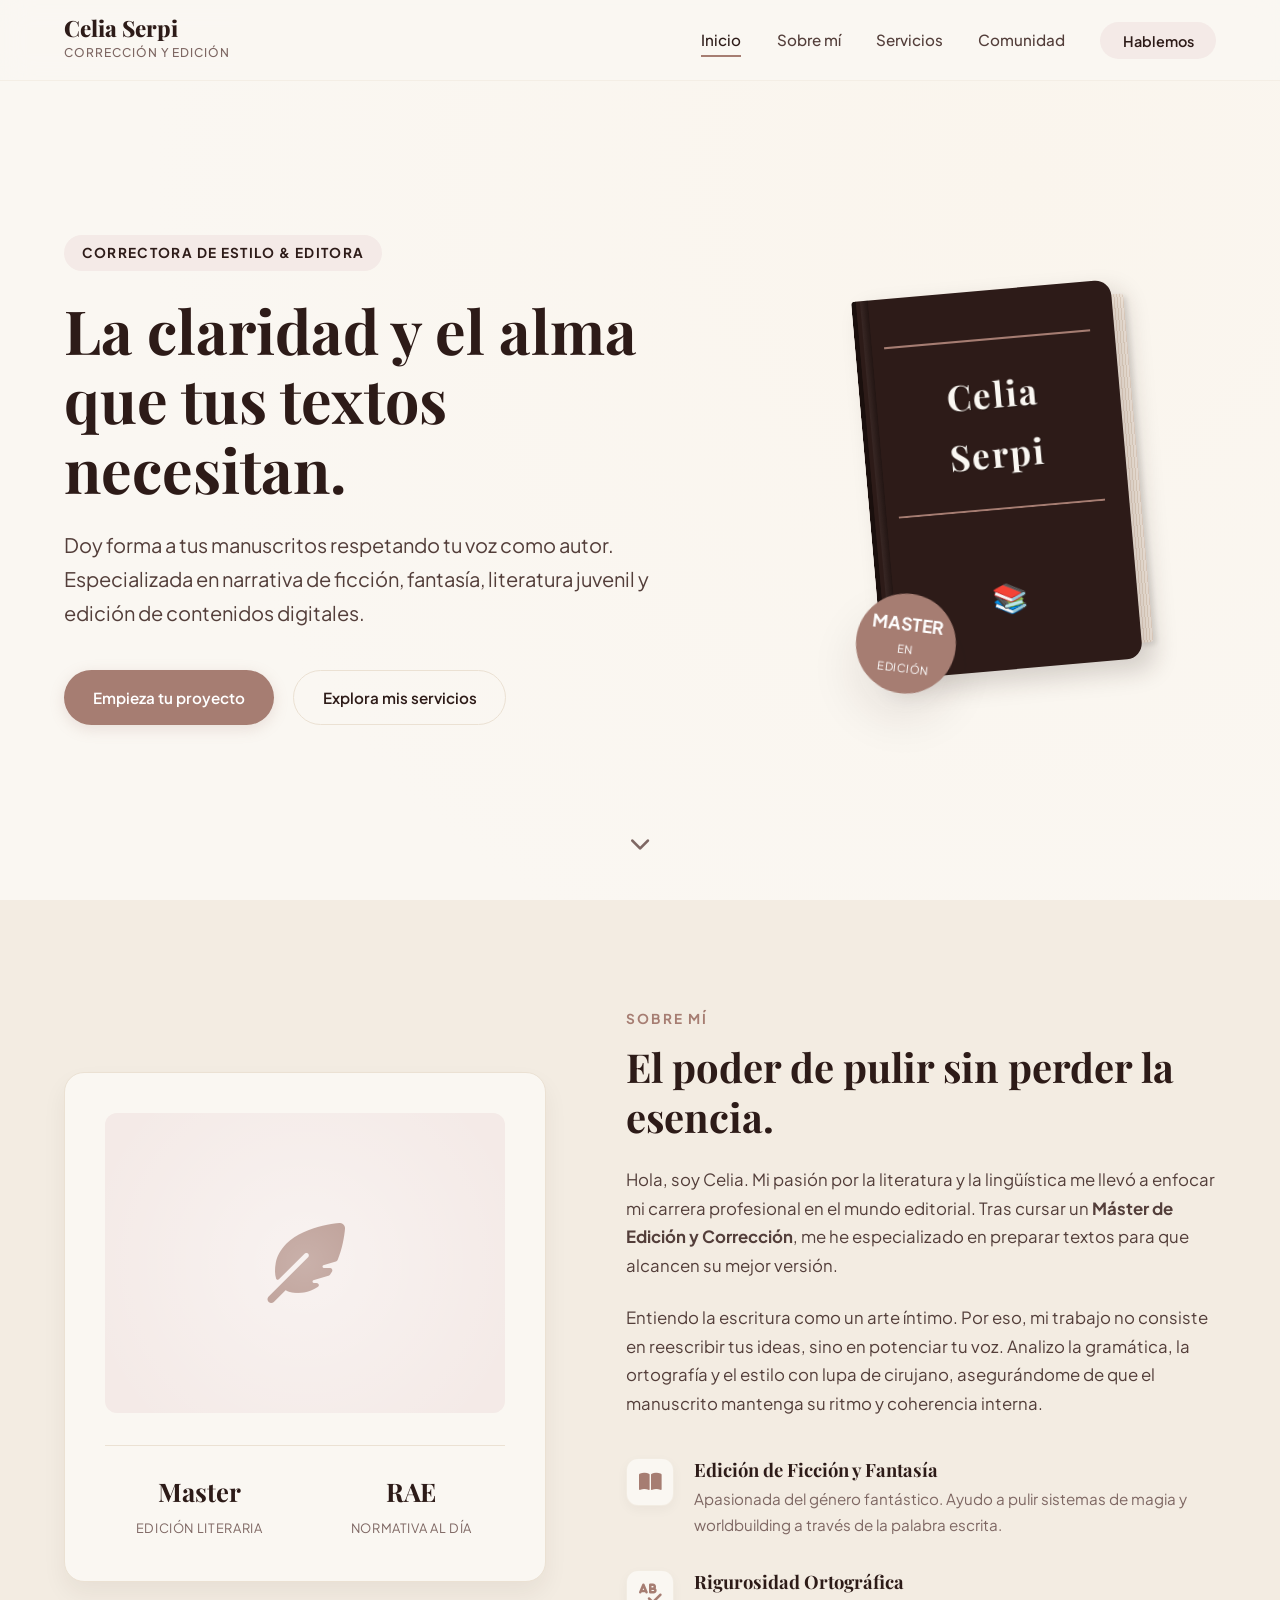
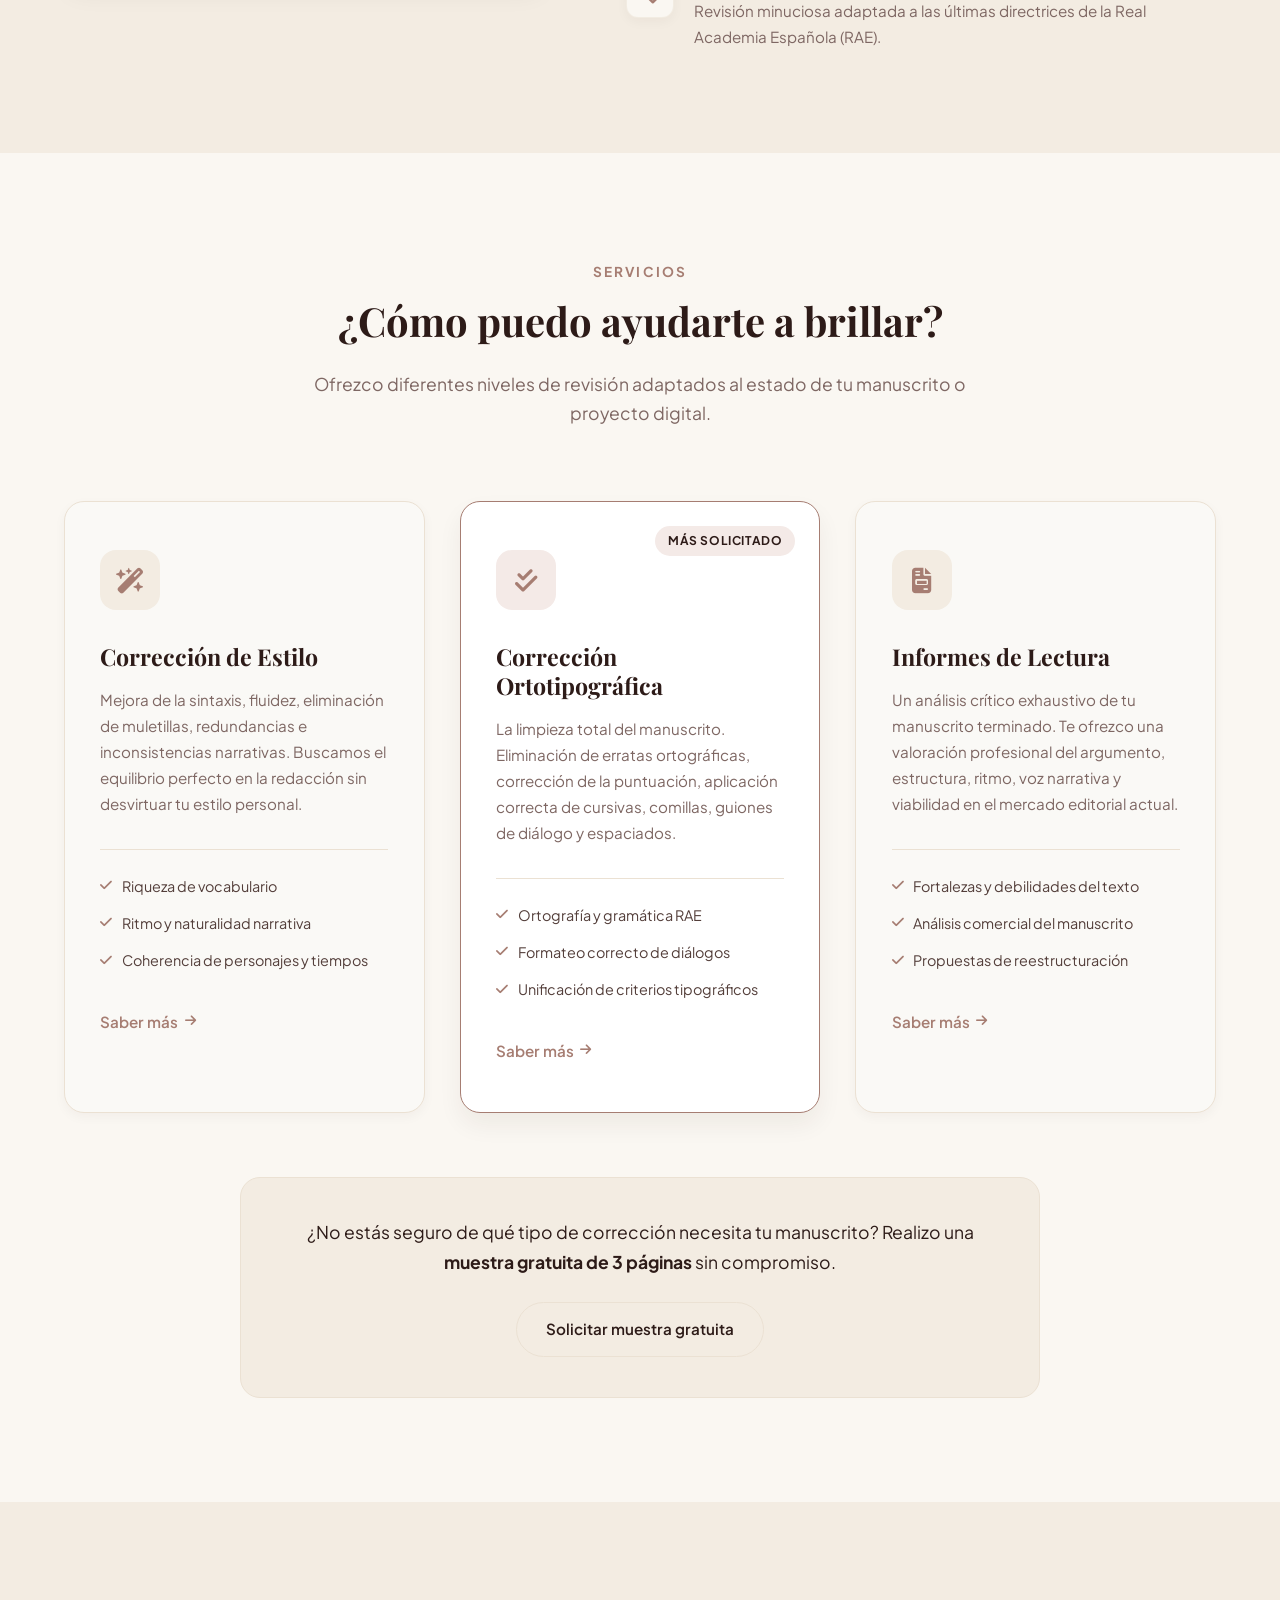
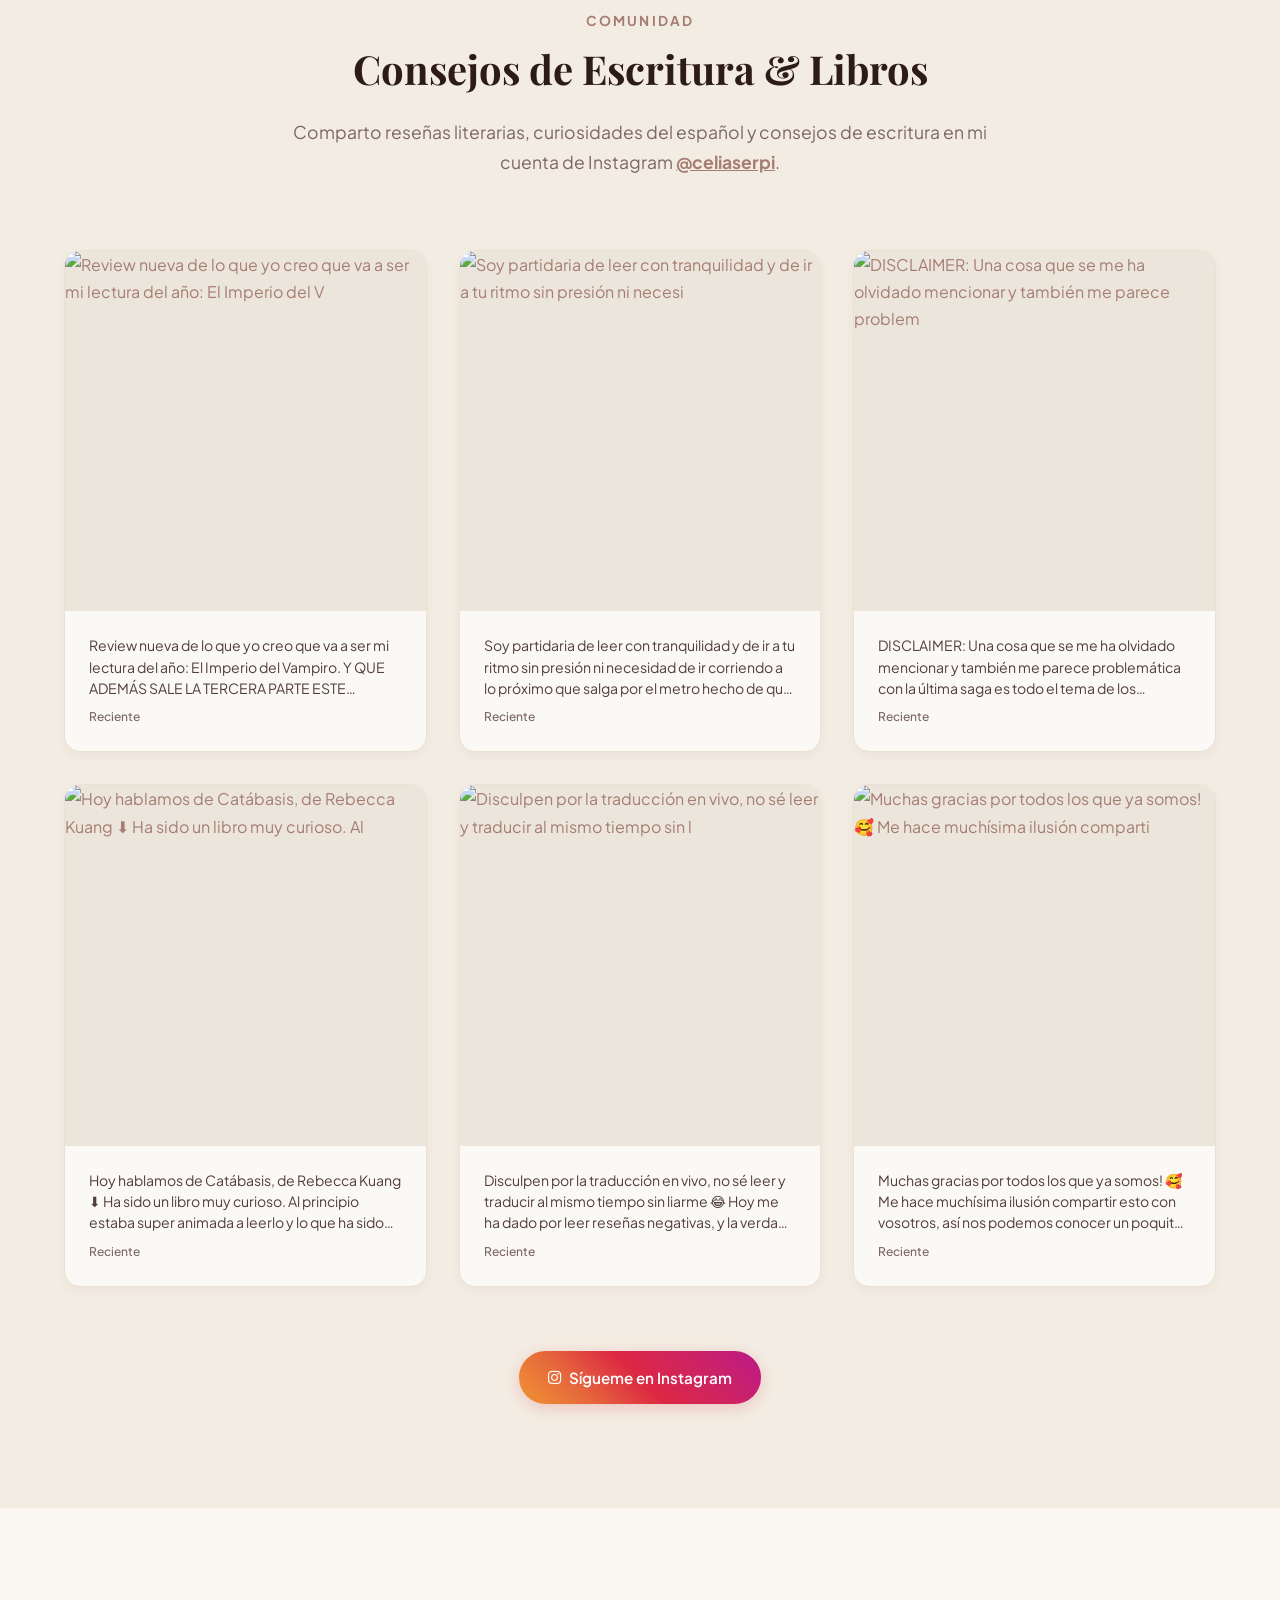
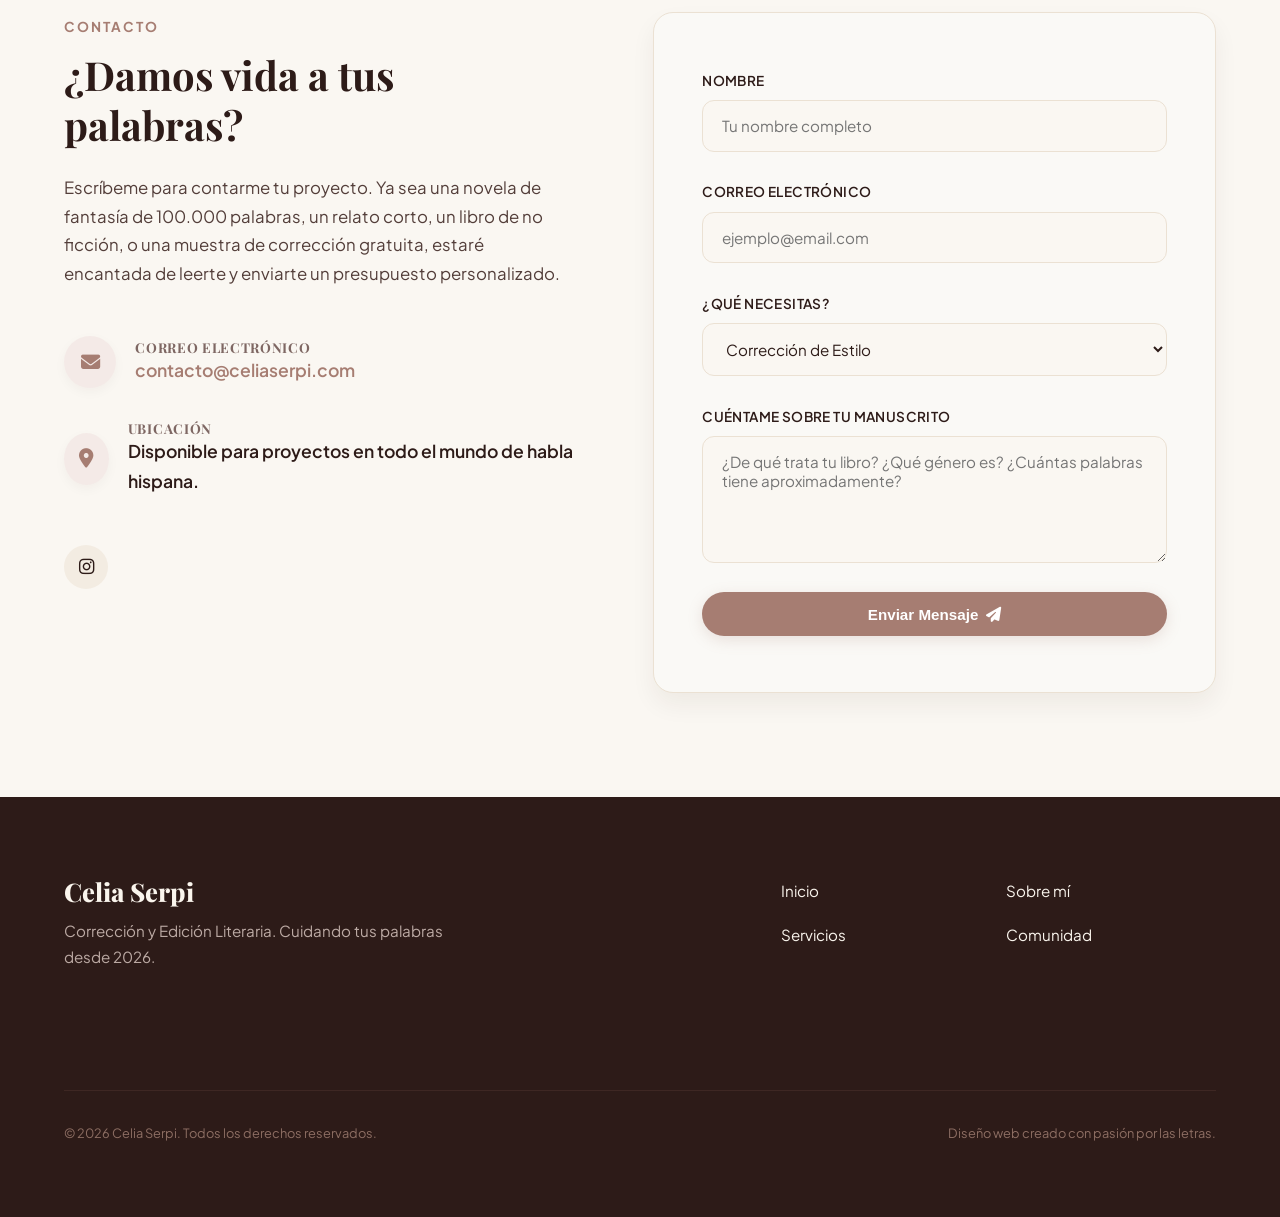
==== index.html @ 1fe6dc16 "feat: initial commit for Celia Serpi's portfolio" ====
<!DOCTYPE html>
<html lang="es">
<head>
    <meta charset="UTF-8">
    <meta name="viewport" content="width=device-width, initial-scale=1.0">
    <title>Celia Serpi | Corrección y Edición Textual</title>
    <meta name="description" content="Portfolio profesional de Celia Serpi, correctora de estilo y editora de textos. Especializada en narrativa de fantasía, juvenil y ficción.">
    <!-- Google Fonts -->
    <link rel="preconnect" href="https://fonts.googleapis.com">
    <link rel="preconnect" href="https://fonts.gstatic.com" crossorigin>
    <link href="https://fonts.googleapis.com/css2?family=Playfair+Display:ital,wght@0,400..900;1,400..900&family=Plus+Jakarta+Sans:wght@300;400;500;600;700&display=swap" rel="stylesheet">
    <!-- FontAwesome for icons -->
    <link rel="stylesheet" href="https://cdnjs.cloudflare.com/ajax/libs/font-awesome/6.4.0/css/all.min.css">
    <!-- Stylesheets -->
    <link rel="stylesheet" href="style.css">
</head>
<body>

    <!-- NAV BAR -->
    <header class="main-header" id="header">
        <div class="container header-container">
            <a href="#inicio" class="logo">
                <span class="logo-serif">Celia Serpi</span>
                <span class="logo-subtitle">Corrección y Edición</span>
            </a>
            <nav class="nav-menu" id="nav-menu">
                <ul>
                    <li><a href="#inicio" class="nav-link active">Inicio</a></li>
                    <li><a href="#sobre-mi" class="nav-link">Sobre mí</a></li>
                    <li><a href="#servicios" class="nav-link">Servicios</a></li>
                    <li><a href="#feed" class="nav-link">Comunidad</a></li>
                    <li><a href="#contacto" class="nav-btn">Hablemos</a></li>
                </ul>
            </nav>
            <button class="mobile-menu-toggle" id="menu-toggle" aria-label="Abrir menú">
                <i class="fa-solid fa-bars"></i>
            </button>
        </div>
    </header>

    <!-- HERO SECTION -->
    <section id="inicio" class="hero-section">
        <div class="container hero-container">
            <div class="hero-content">
                <div class="hero-badge">Correctora de estilo &amp; Editora</div>
                <h1 class="hero-title">La claridad y el alma que tus textos necesitan.</h1>
                <p class="hero-subtitle">
                    Doy forma a tus manuscritos respetando tu voz como autor. Especializada en narrativa de ficción, fantasía, literatura juvenil y edición de contenidos digitales.
                </p>
                <div class="hero-actions">
                    <a href="#contacto" class="btn btn-primary">Empieza tu proyecto</a>
                    <a href="#servicios" class="btn btn-secondary">Explora mis servicios</a>
                </div>
            </div>
            <div class="hero-visual">
                <div class="book-graphic">
                    <div class="book-cover">
                        <div class="book-spine"></div>
                        <div class="book-title">Celia Serpi</div>
                        <div class="book-mark">📚</div>
                    </div>
                    <div class="book-pages"></div>
                    <div class="floating-badge">
                        <span class="badge-number">Master</span>
                        <span class="badge-text">en Edición</span>
                    </div>
                </div>
            </div>
        </div>
        <div class="scroll-indicator">
            <a href="#sobre-mi"><i class="fa-solid fa-chevron-down"></i></a>
        </div>
    </section>

    <!-- ABOUT SECTION -->
    <section id="sobre-mi" class="about-section">
        <div class="container">
            <div class="section-grid">
                <div class="about-image-container">
                    <div class="about-image-card">
                        <!-- We will style this with CSS or use a nice generated image/CSS design -->
                        <div class="about-placeholder-img">
                            <i class="fa-solid fa-feather-pointed"></i>
                        </div>
                        <div class="about-stats">
                            <div class="stat-item">
                                <span class="stat-num">Master</span>
                                <span class="stat-label">Edición Literaria</span>
                            </div>
                            <div class="stat-item">
                                <span class="stat-num">RAE</span>
                                <span class="stat-label">Normativa Al Día</span>
                            </div>
                        </div>
                    </div>
                </div>
                <div class="about-text-content">
                    <div class="section-tag">Sobre mí</div>
                    <h2 class="section-title">El poder de pulir sin perder la esencia.</h2>
                    <p class="paragraph">
                        Hola, soy Celia. Mi pasión por la literatura y la lingüística me llevó a enfocar mi carrera profesional en el mundo editorial. Tras cursar un <strong>Máster de Edición y Corrección</strong>, me he especializado en preparar textos para que alcancen su mejor versión.
                    </p>
                    <p class="paragraph">
                        Entiendo la escritura como un arte íntimo. Por eso, mi trabajo no consiste en reescribir tus ideas, sino en potenciar tu voz. Analizo la gramática, la ortografía y el estilo con lupa de cirujano, asegurándome de que el manuscrito mantenga su ritmo y coherencia interna.
                    </p>
                    <div class="about-features">
                        <div class="feature-item">
                            <div class="feature-icon"><i class="fa-solid fa-book-open"></i></div>
                            <div>
                                <h4>Edición de Ficción y Fantasía</h4>
                                <p>Apasionada del género fantástico. Ayudo a pulir sistemas de magia y worldbuilding a través de la palabra escrita.</p>
                            </div>
                        </div>
                        <div class="feature-item">
                            <div class="feature-icon"><i class="fa-solid fa-spell-check"></i></div>
                            <div>
                                <h4>Rigurosidad Ortográfica</h4>
                                <p>Revisión minuciosa adaptada a las últimas directrices de la Real Academia Española (RAE).</p>
                            </div>
                        </div>
                    </div>
                </div>
            </div>
        </div>
    </section>

    <!-- SERVICES SECTION -->
    <section id="servicios" class="services-section">
        <div class="container">
            <div class="section-header-center">
                <div class="section-tag">Servicios</div>
                <h2 class="section-title">¿Cómo puedo ayudarte a brillar?</h2>
                <p class="section-description">
                    Ofrezco diferentes niveles de revisión adaptados al estado de tu manuscrito o proyecto digital.
                </p>
            </div>
            
            <div class="services-grid">
                <!-- Card 1 -->
                <div class="service-card">
                    <div class="service-icon"><i class="fa-solid fa-wand-magic-sparkles"></i></div>
                    <h3>Corrección de Estilo</h3>
                    <p class="service-text">
                        Mejora de la sintaxis, fluidez, eliminación de muletillas, redundancias e inconsistencias narrativas. Buscamos el equilibrio perfecto en la redacción sin desvirtuar tu estilo personal.
                    </p>
                    <ul class="service-features">
                        <li><i class="fa-solid fa-check"></i> Riqueza de vocabulario</li>
                        <li><i class="fa-solid fa-check"></i> Ritmo y naturalidad narrativa</li>
                        <li><i class="fa-solid fa-check"></i> Coherencia de personajes y tiempos</li>
                    </ul>
                    <a href="#contacto" class="service-link">Saber más <i class="fa-solid fa-arrow-right"></i></a>
                </div>

                <!-- Card 2 -->
                <div class="service-card highlighted">
                    <div class="service-badge">Más solicitado</div>
                    <div class="service-icon"><i class="fa-solid fa-check-double"></i></div>
                    <h3>Corrección Ortotipográfica</h3>
                    <p class="service-text">
                        La limpieza total del manuscrito. Eliminación de erratas ortográficas, corrección de la puntuación, aplicación correcta de cursivas, comillas, guiones de diálogo y espaciados.
                    </p>
                    <ul class="service-features">
                        <li><i class="fa-solid fa-check"></i> Ortografía y gramática RAE</li>
                        <li><i class="fa-solid fa-check"></i> Formateo correcto de diálogos</li>
                        <li><i class="fa-solid fa-check"></i> Unificación de criterios tipográficos</li>
                    </ul>
                    <a href="#contacto" class="service-link">Saber más <i class="fa-solid fa-arrow-right"></i></a>
                </div>

                <!-- Card 3 -->
                <div class="service-card">
                    <div class="service-icon"><i class="fa-solid fa-file-invoice"></i></div>
                    <h3>Informes de Lectura</h3>
                    <p class="service-text">
                        Un análisis crítico exhaustivo de tu manuscrito terminado. Te ofrezco una valoración profesional del argumento, estructura, ritmo, voz narrativa y viabilidad en el mercado editorial actual.
                    </p>
                    <ul class="service-features">
                        <li><i class="fa-solid fa-check"></i> Fortalezas y debilidades del texto</li>
                        <li><i class="fa-solid fa-check"></i> Análisis comercial del manuscrito</li>
                        <li><i class="fa-solid fa-check"></i> Propuestas de reestructuración</li>
                    </ul>
                    <a href="#contacto" class="service-link">Saber más <i class="fa-solid fa-arrow-right"></i></a>
                </div>
            </div>
            
            <div class="services-cta">
                <p>¿No estás seguro de qué tipo de corrección necesita tu manuscrito? Realizo una <strong>muestra gratuita de 3 páginas</strong> sin compromiso.</p>
                <a href="#contacto" class="btn btn-secondary">Solicitar muestra gratuita</a>
            </div>
        </div>
    </section>

    <!-- FEED / INSTAGRAM / COMUNIDAD SECTION -->
    <section id="feed" class="feed-section">
        <div class="container">
            <div class="section-header-center">
                <div class="section-tag">Comunidad</div>
                <h2 class="section-title">Consejos de Escritura &amp; Libros</h2>
                <p class="section-description">
                    Comparto reseñas literarias, curiosidades del español y consejos de escritura en mi cuenta de Instagram <a href="https://www.instagram.com/celiaserpi/" target="_blank" class="ig-link">@celiaserpi</a>.
                </p>
            </div>
            
            <!-- Dynamic Grid Loaded by JavaScript -->
            <div class="instagram-grid" id="instagram-grid">
                <!-- Fallback items in case JS/scraper hasn't run -->
                <div class="instagram-item-fallback">
                    <div class="ig-fallback-icon"><i class="fa-solid fa-spinner fa-spin"></i></div>
                    <p>Cargando publicaciones de @celiaserpi...</p>
                </div>
            </div>
            
            <div class="feed-cta">
                <a href="https://www.instagram.com/celiaserpi/" target="_blank" class="btn btn-ig">
                    <i class="fa-brands fa-instagram"></i> Sígueme en Instagram
                </a>
            </div>
        </div>
    </section>

    <!-- CONTACT SECTION -->
    <section id="contacto" class="contact-section">
        <div class="container">
            <div class="contact-grid">
                <div class="contact-info">
                    <div class="section-tag">Contacto</div>
                    <h2 class="section-title">¿Damos vida a tus palabras?</h2>
                    <p class="paragraph">
                        Escríbeme para contarme tu proyecto. Ya sea una novela de fantasía de 100.000 palabras, un relato corto, un libro de no ficción, o una muestra de corrección gratuita, estaré encantada de leerte y enviarte un presupuesto personalizado.
                    </p>
                    
                    <div class="contact-details">
                        <div class="contact-detail-item">
                            <div class="icon-circle"><i class="fa-solid fa-envelope"></i></div>
                            <div>
                                <h5>Correo Electrónico</h5>
                                <p><a href="mailto:contacto@celiaserpi.com">contacto@celiaserpi.com</a></p>
                            </div>
                        </div>
                        <div class="contact-detail-item">
                            <div class="icon-circle"><i class="fa-solid fa-location-dot"></i></div>
                            <div>
                                <h5>Ubicación</h5>
                                <p>Disponible para proyectos en todo el mundo de habla hispana.</p>
                            </div>
                        </div>
                    </div>
                    
                    <div class="social-circles">
                        <a href="https://www.instagram.com/celiaserpi/" target="_blank" aria-label="Instagram"><i class="fa-brands fa-instagram"></i></a>
                    </div>
                </div>
                
                <div class="contact-form-container">
                    <form id="contact-form" class="contact-form">
                        <input type="hidden" name="access_key" value="YOUR_ACCESS_KEY_HERE">
                        <input type="hidden" name="subject" value="Nuevo contacto de Web Celia Serpi">
                        <input type="checkbox" name="botcheck" id="" style="display: none;">

                        <div class="form-group">
                            <label for="name">Nombre</label>
                            <input type="text" id="name" name="name" required placeholder="Tu nombre completo">
                        </div>
                        
                        <div class="form-group">
                            <label for="email">Correo Electrónico</label>
                            <input type="email" id="email" name="email" required placeholder="ejemplo@email.com">
                        </div>
                        
                        <div class="form-group">
                            <label for="project-type">¿Qué necesitas?</label>
                            <select id="project-type" name="project_type">
                                <option value="estilo">Corrección de Estilo</option>
                                <option value="ortotipografica">Corrección Ortotipográfica</option>
                                <option value="ambas">Ambas Correcciones (Estilo + Ortotipográfica)</option>
                                <option value="informe">Informe de Lectura</option>
                                <option value="muestra">Muestra Gratuita de 3 Páginas</option>
                                <option value="otro">Otro Proyecto</option>
                            </select>
                        </div>
                        
                        <div class="form-group">
                            <label for="message">Cuéntame sobre tu manuscrito</label>
                            <textarea id="message" name="message" required rows="5" placeholder="¿De qué trata tu libro? ¿Qué género es? ¿Cuántas palabras tiene aproximadamente?"></textarea>
                        </div>

                        <button type="submit" class="btn btn-primary btn-block" id="form-submit">
                            <span class="btn-text">Enviar Mensaje</span>
                            <i class="fa-solid fa-paper-plane"></i>
                        </button>
                        
                        <div id="form-status" class="form-status"></div>
                    </form>
                </div>
            </div>
        </div>
    </section>

    <!-- FOOTER -->
    <footer class="main-footer">
        <div class="container footer-container">
            <div class="footer-brand">
                <h3 class="logo-serif">Celia Serpi</h3>
                <p>Corrección y Edición Literaria. Cuidando tus palabras desde 2026.</p>
            </div>
            <div class="footer-links">
                <ul>
                    <li><a href="#inicio">Inicio</a></li>
                    <li><a href="#sobre-mi">Sobre mí</a></li>
                    <li><a href="#servicios">Servicios</a></li>
                    <li><a href="#feed">Comunidad</a></li>
                </ul>
            </div>
            <div class="footer-bottom">
                <p>&copy; 2026 Celia Serpi. Todos los derechos reservados.</p>
                <p>Diseño web creado con pasión por las letras.</p>
            </div>
        </div>
    </footer>

    <!-- Scripts -->
    <script src="app.js"></script>
</body>
</html>
---- style.css ----
/* 
   Celia Serpi - Style Sheet
   Editorial Theme: Beige, Cream, and Dark Brown Typography
*/

/* DESIGN SYSTEM VARIABLES */
:root {
    --bg-primary: #FAF7F2;      /* Soft warm cream/beige */
    --bg-secondary: #F3ECE2;    /* Soft sand beige */
    --bg-card: #FAF9F6;         /* Off-white linen for cards */
    --bg-white: #FFFFFF;
    
    --text-primary: #2D1B18;     /* Dark espresso brown for headings */
    --text-secondary: #533E3A;   /* Deep cocoa brown for paragraphs */
    --text-muted: #7E6763;       /* Warm clay brown for metadata/subtle text */
    
    --accent: #A67D72;           /* Soft pastel terracotta */
    --accent-hover: #8F665C;     /* Warm dark terracotta */
    --accent-light: #F4EAE7;     /* Blush pastel cream */
    
    --border-color: #EBE1D3;     /* Subtle warm border */
    
    --shadow-sm: 0 4px 12px rgba(45, 27, 24, 0.04);
    --shadow-md: 0 12px 24px rgba(45, 27, 24, 0.06);
    --shadow-lg: 0 24px 48px rgba(45, 27, 24, 0.09);
    
    --font-serif: 'Playfair Display', Georgia, 'Times New Roman', serif;
    --font-sans: 'Plus Jakarta Sans', system-ui, -apple-system, sans-serif;
    
    --transition: all 0.4s cubic-bezier(0.16, 1, 0.3, 1);
    --transition-slow: all 0.8s cubic-bezier(0.16, 1, 0.3, 1);
}

/* CSS RESET & GENERAL STYLES */
*, *::before, *::after {
    box-sizing: border-box;
    margin: 0;
    padding: 0;
}

html {
    scroll-behavior: smooth;
    font-size: 16px;
}

body {
    font-family: var(--font-sans);
    background-color: var(--bg-primary);
    color: var(--text-secondary);
    line-height: 1.7;
    -webkit-font-smoothing: antialiased;
    overflow-x: hidden;
}

.container {
    width: 100%;
    max-width: 1200px;
    margin: 0 auto;
    padding: 0 1.5rem;
}

/* TYPOGRAPHY */
h1, h2, h3, h4, h5, h6 {
    font-family: var(--font-serif);
    color: var(--text-primary);
    font-weight: 700;
    line-height: 1.25;
    margin-bottom: 1rem;
}

p {
    margin-bottom: 1.5rem;
}

a {
    color: var(--accent);
    text-decoration: none;
    transition: var(--transition);
}

a:hover {
    color: var(--accent-hover);
}

/* BUTTONS */
.btn {
    display: inline-flex;
    align-items: center;
    justify-content: center;
    padding: 0.85rem 1.8rem;
    border-radius: 50px;
    font-weight: 600;
    font-size: 0.95rem;
    cursor: pointer;
    transition: var(--transition);
    border: none;
    gap: 0.5rem;
}

.btn-primary {
    background-color: var(--accent);
    color: var(--bg-white);
    box-shadow: 0 4px 15px rgba(166, 125, 114, 0.2);
}

.btn-primary:hover {
    background-color: var(--accent-hover);
    color: var(--bg-white);
    transform: translateY(-2px);
    box-shadow: 0 6px 20px rgba(166, 125, 114, 0.3);
}

.btn-secondary {
    background-color: transparent;
    color: var(--text-primary);
    border: 1px solid var(--border-color);
}

.btn-secondary:hover {
    background-color: var(--bg-secondary);
    transform: translateY(-2px);
}

.btn-ig {
    background: linear-gradient(45deg, #f09433 0%, #e6683c 25%, #dc2743 50%, #cc2366 75%, #bc1888 100%);
    color: var(--bg-white);
    box-shadow: 0 4px 15px rgba(220, 39, 67, 0.2);
}

.btn-ig:hover {
    filter: brightness(1.05);
    color: var(--bg-white);
    transform: translateY(-2px);
    box-shadow: 0 6px 20px rgba(220, 39, 67, 0.3);
}

.btn-block {
    display: flex;
    width: 100%;
}

/* SHARED SECTION STYLES */
section {
    padding: 6.5rem 0;
    position: relative;
}

.section-tag {
    font-size: 0.85rem;
    text-transform: uppercase;
    letter-spacing: 0.15em;
    color: var(--accent);
    font-weight: 700;
    margin-bottom: 0.75rem;
    display: inline-block;
}

.section-title {
    font-size: 2.5rem;
    margin-bottom: 1.5rem;
}

.section-header-center {
    text-align: center;
    max-width: 700px;
    margin: 0 auto 4.5rem;
}

.section-description {
    font-size: 1.1rem;
    color: var(--text-muted);
}

.paragraph {
    font-size: 1.05rem;
    margin-bottom: 1.5rem;
}

/* HEADER & NAVIGATION */
.main-header {
    position: fixed;
    top: 0;
    left: 0;
    width: 100%;
    background-color: rgba(250, 247, 242, 0.85);
    backdrop-filter: blur(15px);
    -webkit-backdrop-filter: blur(15px);
    border-bottom: 1px solid rgba(235, 225, 211, 0.4);
    z-index: 1000;
    transition: var(--transition);
}

.main-header.scrolled {
    padding: 0.75rem 0;
    box-shadow: var(--shadow-sm);
    background-color: rgba(250, 247, 242, 0.95);
}

.header-container {
    display: flex;
    align-items: center;
    justify-content: space-between;
    height: 80px;
    transition: var(--transition);
}

.main-header.scrolled .header-container {
    height: 60px;
}

.logo {
    display: flex;
    flex-direction: column;
}

.logo-serif {
    font-family: var(--font-serif);
    font-size: 1.4rem;
    font-weight: 800;
    color: var(--text-primary);
    line-height: 1.1;
}

.logo-subtitle {
    font-size: 0.75rem;
    text-transform: uppercase;
    letter-spacing: 0.08em;
    color: var(--text-muted);
    font-weight: 500;
    margin-top: 2px;
}

.nav-menu ul {
    display: flex;
    list-style: none;
    align-items: center;
    gap: 2.2rem;
}

.nav-link {
    font-size: 0.95rem;
    font-weight: 500;
    color: var(--text-secondary);
    position: relative;
    padding: 0.5rem 0;
}

.nav-link::after {
    content: '';
    position: absolute;
    bottom: 0;
    left: 0;
    width: 0;
    height: 2px;
    background-color: var(--accent);
    transition: var(--transition);
}

.nav-link:hover, .nav-link.active {
    color: var(--text-primary);
}

.nav-link:hover::after, .nav-link.active::after {
    width: 100%;
}

.nav-btn {
    background-color: var(--accent-light);
    color: var(--text-primary);
    padding: 0.6rem 1.4rem;
    border-radius: 50px;
    font-size: 0.9rem;
    font-weight: 600;
    transition: var(--transition);
}

.nav-btn:hover {
    background-color: var(--accent);
    color: var(--bg-white);
}

.mobile-menu-toggle {
    display: none;
    background: none;
    border: none;
    color: var(--text-primary);
    font-size: 1.5rem;
    cursor: pointer;
}

/* HERO SECTION */
.hero-section {
    min-height: 100vh;
    display: flex;
    align-items: center;
    padding-top: 120px;
    padding-bottom: 60px;
    background: radial-gradient(circle at 80% 20%, #FAF5ED 0%, var(--bg-primary) 70%);
}

.hero-container {
    display: grid;
    grid-template-columns: 1.2fr 0.8fr;
    gap: 3.5rem;
    align-items: center;
}

.hero-content {
    max-width: 650px;
}

.hero-badge {
    display: inline-block;
    padding: 0.4rem 1.1rem;
    background-color: var(--accent-light);
    color: var(--text-primary);
    font-size: 0.85rem;
    font-weight: 700;
    text-transform: uppercase;
    letter-spacing: 0.1em;
    border-radius: 50px;
    margin-bottom: 1.5rem;
}

.hero-title {
    font-size: 3.8rem;
    line-height: 1.15;
    margin-bottom: 1.5rem;
}

.hero-subtitle {
    font-size: 1.25rem;
    color: var(--text-secondary);
    margin-bottom: 2.5rem;
    font-weight: 400;
}

.hero-actions {
    display: flex;
    gap: 1.2rem;
    flex-wrap: wrap;
}

/* Book Graphic (CSS Illustration) */
.hero-visual {
    display: flex;
    justify-content: center;
    position: relative;
}

.book-graphic {
    position: relative;
    width: 260px;
    height: 380px;
    perspective: 1000px;
    transform: rotate(-5deg);
    animation: floatBook 6s ease-in-out infinite;
}

.book-cover {
    width: 100%;
    height: 100%;
    background-color: var(--text-primary);
    border-radius: 4px 16px 16px 4px;
    position: relative;
    box-shadow: 12px 12px 25px rgba(45, 27, 24, 0.18);
    display: flex;
    flex-direction: column;
    justify-content: space-between;
    align-items: center;
    padding: 3rem 1.5rem;
    border-left: 5px solid #1a0f0d;
    z-index: 2;
    transform-style: preserve-3d;
}

.book-spine {
    position: absolute;
    left: 4px;
    top: 0;
    bottom: 0;
    width: 8px;
    background: linear-gradient(90deg, rgba(255,255,255,0.05), rgba(0,0,0,0.25));
}

.book-title {
    font-family: var(--font-serif);
    color: var(--bg-primary);
    font-size: 2.2rem;
    font-weight: 700;
    text-align: center;
    border-top: 2px solid var(--accent);
    border-bottom: 2px solid var(--accent);
    padding: 1.5rem 0.5rem;
    letter-spacing: 0.05em;
    text-shadow: 1px 1px 2px rgba(0,0,0,0.3);
}

.book-mark {
    font-size: 1.8rem;
}

.book-pages {
    position: absolute;
    right: -12px;
    top: 15px;
    bottom: 15px;
    width: 15px;
    background-color: #f7ede2;
    border-radius: 0 4px 4px 0;
    box-shadow: 3px 3px 5px rgba(0,0,0,0.1);
    z-index: 1;
    background-image: repeating-linear-gradient(90deg, transparent, transparent 2px, #e8d8c8 2px, #e8d8c8 3px);
}

.floating-badge {
    position: absolute;
    bottom: -15px;
    left: -25px;
    background-color: var(--accent);
    color: var(--bg-white);
    padding: 1rem 1.2rem;
    border-radius: 50%;
    width: 100px;
    height: 100px;
    display: flex;
    flex-direction: column;
    align-items: center;
    justify-content: center;
    box-shadow: var(--shadow-lg);
    transform: rotate(12deg);
    z-index: 3;
    animation: rotateBadge 12s linear infinite;
}

.badge-number {
    font-weight: 700;
    font-size: 1.1rem;
    text-transform: uppercase;
}

.badge-text {
    font-size: 0.7rem;
    text-transform: uppercase;
    letter-spacing: 0.05em;
    text-align: center;
}

.scroll-indicator {
    position: absolute;
    bottom: 2.5rem;
    left: 50%;
    transform: translateX(-50%);
    animation: bounceScroll 2s infinite;
}

.scroll-indicator a {
    color: var(--text-muted);
    font-size: 1.3rem;
}

/* ABOUT SECTION */
.about-section {
    background-color: var(--bg-secondary);
}

.section-grid {
    display: grid;
    grid-template-columns: 0.9fr 1.1fr;
    gap: 5rem;
    align-items: center;
}

.about-image-card {
    background-color: var(--bg-primary);
    border-radius: 20px;
    padding: 2.5rem;
    box-shadow: var(--shadow-md);
    position: relative;
    border: 1px solid var(--border-color);
}

.about-placeholder-img {
    height: 300px;
    background-color: var(--accent-light);
    border-radius: 12px;
    display: flex;
    align-items: center;
    justify-content: center;
    font-size: 5rem;
    color: var(--accent);
    position: relative;
    overflow: hidden;
}

.about-placeholder-img::before {
    content: '';
    position: absolute;
    width: 150%;
    height: 150%;
    background: radial-gradient(circle, rgba(255,255,255,0.4) 0%, transparent 60%);
}

.about-stats {
    display: grid;
    grid-template-columns: 1fr 1fr;
    gap: 1.5rem;
    margin-top: 2rem;
    border-top: 1px solid var(--border-color);
    padding-top: 1.5rem;
}

.stat-item {
    text-align: center;
}

.stat-num {
    display: block;
    font-family: var(--font-serif);
    font-size: 1.6rem;
    font-weight: 700;
    color: var(--text-primary);
}

.stat-label {
    font-size: 0.8rem;
    text-transform: uppercase;
    color: var(--text-muted);
    letter-spacing: 0.05em;
}

.about-features {
    display: flex;
    flex-direction: column;
    gap: 2rem;
    margin-top: 2.5rem;
}

.feature-item {
    display: flex;
    gap: 1.2rem;
}

.feature-icon {
    flex-shrink: 0;
    width: 48px;
    height: 48px;
    background-color: var(--bg-primary);
    border-radius: 12px;
    display: flex;
    align-items: center;
    justify-content: center;
    color: var(--accent);
    font-size: 1.25rem;
    box-shadow: var(--shadow-sm);
    border: 1px solid rgba(235, 225, 211, 0.5);
}

.feature-item h4 {
    font-size: 1.15rem;
    margin-bottom: 0.3rem;
}

.feature-item p {
    font-size: 0.95rem;
    color: var(--text-muted);
    margin: 0;
}

/* SERVICES SECTION */
.services-section {
    background-color: var(--bg-primary);
}

.services-grid {
    display: grid;
    grid-template-columns: repeat(3, 1fr);
    gap: 2.2rem;
    margin-bottom: 4rem;
}

.service-card {
    background-color: var(--bg-card);
    border-radius: 20px;
    padding: 3rem 2.2rem;
    box-shadow: var(--shadow-sm);
    border: 1px solid var(--border-color);
    transition: var(--transition);
    position: relative;
}

.service-card:hover {
    transform: translateY(-8px);
    box-shadow: var(--shadow-lg);
    border-color: var(--accent);
}

.service-card.highlighted {
    border-color: var(--accent);
    background-color: var(--bg-white);
    box-shadow: var(--shadow-md);
}

.service-card.highlighted:hover {
    box-shadow: var(--shadow-lg);
}

.service-badge {
    position: absolute;
    top: 1.5rem;
    right: 1.5rem;
    font-size: 0.75rem;
    font-weight: 700;
    background-color: var(--accent-light);
    color: var(--text-primary);
    padding: 0.3rem 0.8rem;
    border-radius: 50px;
    text-transform: uppercase;
    letter-spacing: 0.05em;
}

.service-icon {
    width: 60px;
    height: 60px;
    background-color: var(--bg-secondary);
    border-radius: 16px;
    display: flex;
    align-items: center;
    justify-content: center;
    color: var(--accent);
    font-size: 1.6rem;
    margin-bottom: 2rem;
}

.service-card.highlighted .service-icon {
    background-color: var(--accent-light);
}

.service-card h3 {
    font-size: 1.45rem;
    margin-bottom: 1rem;
}

.service-text {
    font-size: 0.95rem;
    color: var(--text-muted);
    margin-bottom: 2rem;
}

.service-features {
    list-style: none;
    margin-bottom: 2.2rem;
    border-top: 1px solid var(--border-color);
    padding-top: 1.5rem;
}

.service-features li {
    font-size: 0.9rem;
    margin-bottom: 0.8rem;
    display: flex;
    align-items: center;
    gap: 0.6rem;
    color: var(--text-secondary);
}

.service-features li i {
    color: var(--accent);
    font-size: 0.85rem;
}

.service-link {
    font-weight: 600;
    font-size: 0.95rem;
    display: inline-flex;
    align-items: center;
    gap: 0.4rem;
}

.service-link i {
    font-size: 0.8rem;
    transition: var(--transition);
}

.service-link:hover i {
    transform: translateX(4px);
}

.services-cta {
    background-color: var(--bg-secondary);
    padding: 2.5rem;
    border-radius: 20px;
    text-align: center;
    max-width: 800px;
    margin: 0 auto;
    border: 1px solid var(--border-color);
}

.services-cta p {
    font-size: 1.1rem;
    color: var(--text-primary);
    margin-bottom: 1.5rem;
}

/* INSTAGRAM FEED SECTION */
.feed-section {
    background-color: var(--bg-secondary);
}

.ig-link {
    font-weight: 700;
    text-decoration: underline;
}

.instagram-grid {
    display: grid;
    grid-template-columns: repeat(3, 1fr);
    gap: 2rem;
    margin-bottom: 4rem;
}

.instagram-item-fallback {
    grid-column: 1 / -1;
    background-color: var(--bg-primary);
    padding: 4rem 2rem;
    border-radius: 20px;
    text-align: center;
    border: 1px dashed var(--border-color);
}

.ig-fallback-icon {
    font-size: 2.5rem;
    color: var(--accent);
    margin-bottom: 1rem;
}

/* Card of Instagram post */
.instagram-card {
    background-color: var(--bg-card);
    border-radius: 16px;
    overflow: hidden;
    box-shadow: var(--shadow-sm);
    border: 1px solid var(--border-color);
    transition: var(--transition);
}

.instagram-card:hover {
    transform: translateY(-5px);
    box-shadow: var(--shadow-md);
}

.instagram-img-wrapper {
    position: relative;
    width: 100%;
    padding-top: 100%; /* square ratio */
    background-color: #ece5dc;
    overflow: hidden;
}

.instagram-img {
    position: absolute;
    top: 0;
    left: 0;
    width: 100%;
    height: 100%;
    object-fit: cover;
    transition: var(--transition-slow);
}

.instagram-card:hover .instagram-img {
    transform: scale(1.05);
}

.instagram-overlay {
    position: absolute;
    top: 0;
    left: 0;
    width: 100%;
    height: 100%;
    background-color: rgba(45, 27, 24, 0.4);
    display: flex;
    align-items: center;
    justify-content: center;
    opacity: 0;
    transition: var(--transition);
    color: var(--bg-white);
    font-size: 1.8rem;
    z-index: 2;
}

.instagram-card:hover .instagram-overlay {
    opacity: 1;
}

.instagram-body {
    padding: 1.5rem;
    display: flex;
    flex-direction: column;
    justify-content: space-between;
    height: calc(100% - 100vw/3); /* dynamic sizing fallback */
}

/* Let's keep height fixed for cards since aspect ratios matter */
.instagram-body {
    height: 140px;
}

.instagram-caption {
    font-size: 0.88rem;
    color: var(--text-secondary);
    line-height: 1.5;
    overflow: hidden;
    display: -webkit-box;
    -webkit-line-clamp: 3;
    -webkit-box-orient: vertical;
    margin-bottom: 0.5rem;
}

.instagram-date {
    font-size: 0.75rem;
    color: var(--text-muted);
    font-weight: 500;
}

.feed-cta {
    text-align: center;
}

/* CONTACT SECTION */
.contact-section {
    background-color: var(--bg-primary);
}

.contact-grid {
    display: grid;
    grid-template-columns: 0.95fr 1.05fr;
    gap: 5rem;
    align-items: flex-start;
}

.contact-info {
    position: sticky;
    top: 120px;
}

.contact-details {
    margin: 3rem 0;
    display: flex;
    flex-direction: column;
    gap: 2rem;
}

.contact-detail-item {
    display: flex;
    gap: 1.2rem;
    align-items: center;
}

.icon-circle {
    width: 52px;
    height: 52px;
    background-color: var(--accent-light);
    border-radius: 50%;
    display: flex;
    align-items: center;
    justify-content: center;
    color: var(--accent);
    font-size: 1.2rem;
    box-shadow: var(--shadow-sm);
}

.contact-detail-item h5 {
    font-size: 0.85rem;
    text-transform: uppercase;
    letter-spacing: 0.05em;
    color: var(--text-muted);
    margin: 0;
}

.contact-detail-item p {
    font-size: 1.1rem;
    font-weight: 600;
    color: var(--text-primary);
    margin: 0;
}

.social-circles {
    display: flex;
    gap: 1rem;
}

.social-circles a {
    width: 44px;
    height: 44px;
    background-color: var(--bg-secondary);
    color: var(--text-primary);
    border-radius: 50%;
    display: flex;
    align-items: center;
    justify-content: center;
    font-size: 1.1rem;
    transition: var(--transition);
}

.social-circles a:hover {
    background-color: var(--accent);
    color: var(--bg-white);
    transform: translateY(-3px);
}

/* Form Styling */
.contact-form-container {
    background-color: var(--bg-card);
    padding: 3.5rem 3rem;
    border-radius: 20px;
    box-shadow: var(--shadow-md);
    border: 1px solid var(--border-color);
}

.contact-form {
    display: flex;
    flex-direction: column;
    gap: 1.8rem;
}

.form-group {
    display: flex;
    flex-direction: column;
    gap: 0.5rem;
}

.form-group label {
    font-size: 0.85rem;
    font-weight: 600;
    color: var(--text-primary);
    text-transform: uppercase;
    letter-spacing: 0.03em;
}

.form-group input,
.form-group select,
.form-group textarea {
    padding: 0.95rem 1.2rem;
    border-radius: 12px;
    border: 1px solid var(--border-color);
    background-color: var(--bg-primary);
    font-family: var(--font-sans);
    font-size: 0.95rem;
    color: var(--text-primary);
    transition: var(--transition);
}

.form-group input:focus,
.form-group select:focus,
.form-group textarea:focus {
    outline: none;
    border-color: var(--accent);
    background-color: var(--bg-white);
    box-shadow: 0 0 0 4px rgba(166, 125, 114, 0.1);
}

.form-status {
    font-size: 0.95rem;
    padding: 0.8rem;
    border-radius: 8px;
    text-align: center;
    display: none;
}

.form-status.success {
    display: block;
    background-color: #E8F5E9;
    color: #2E7D32;
    border: 1px solid #C8E6C9;
}

.form-status.error {
    display: block;
    background-color: #FFEBEE;
    color: #C62828;
    border: 1px solid #FFCDD2;
}

/* FOOTER */
.main-footer {
    background-color: var(--text-primary);
    color: #FAF5ED;
    padding: 5rem 0 3rem;
}

.footer-container {
    display: grid;
    grid-template-columns: 1.5fr 1fr;
    gap: 4rem;
}

.footer-brand h3 {
    color: #FAF5ED;
    font-size: 1.6rem;
    margin-bottom: 0.8rem;
}

.footer-brand p {
    color: #BCAAA4;
    font-size: 0.95rem;
    max-width: 400px;
}

.footer-links ul {
    list-style: none;
    display: grid;
    grid-template-columns: 1fr 1fr;
    gap: 1rem;
}

.footer-links a {
    color: #FAF5ED;
    font-size: 0.95rem;
}

.footer-links a:hover {
    color: var(--accent-light);
}

.footer-bottom {
    grid-column: 1 / -1;
    border-top: 1px solid #3E2723;
    padding-top: 2rem;
    margin-top: 2rem;
    display: flex;
    justify-content: space-between;
    font-size: 0.8rem;
    color: #8D6E63;
    flex-wrap: wrap;
    gap: 1rem;
}

/* ANIMATIONS */
@keyframes floatBook {
    0% {
        transform: rotate(-5deg) translateY(0px);
    }
    50% {
        transform: rotate(-3deg) translateY(-12px);
    }
    100% {
        transform: rotate(-5deg) translateY(0px);
    }
}

@keyframes rotateBadge {
    0% {
        transform: rotate(12deg);
    }
    50% {
        transform: rotate(16deg) scale(1.02);
    }
    100% {
        transform: rotate(12deg);
    }
}

@keyframes bounceScroll {
    0%, 20%, 50%, 80%, 100% {
        transform: translateX(-50%) translateY(0);
    }
    40% {
        transform: translateX(-50%) translateY(-8px);
    }
    60% {
        transform: translateX(-50%) translateY(-4px);
    }
}

/* RESPONSIVE DESIGN */
@media (max-width: 1024px) {
    .hero-title {
        font-size: 3rem;
    }
    .hero-container {
        gap: 2rem;
    }
    .section-grid {
        gap: 3rem;
    }
    .services-grid {
        grid-template-columns: 1fr 1fr;
        gap: 1.8rem;
    }
    .services-grid .service-card:last-child {
        grid-column: 1 / -1;
        max-width: 600px;
        margin: 0 auto;
    }
    .instagram-grid {
        grid-template-columns: 1fr 1fr;
        gap: 1.5rem;
    }
    .contact-grid {
        gap: 3rem;
    }
}

@media (max-width: 768px) {
    section {
        padding: 4.5rem 0;
    }
    .main-header {
        padding: 0.5rem 0;
    }
    .mobile-menu-toggle {
        display: block;
    }
    
    .nav-menu {
        position: fixed;
        top: 80px;
        left: 0;
        width: 100%;
        height: calc(100vh - 80px);
        background-color: var(--bg-primary);
        padding: 3rem 1.5rem;
        transform: translateX(100%);
        transition: transform 0.4s cubic-bezier(0.16, 1, 0.3, 1);
        border-top: 1px solid var(--border-color);
        box-shadow: var(--shadow-lg);
    }
    
    .nav-menu.open {
        transform: translateX(0);
    }
    
    .nav-menu ul {
        flex-direction: column;
        align-items: flex-start;
        gap: 2rem;
    }
    
    .nav-link {
        font-size: 1.2rem;
    }
    
    .nav-btn {
        display: block;
        width: 100%;
        text-align: center;
        padding: 1rem 0;
        font-size: 1.1rem;
    }
    
    .hero-container {
        grid-template-columns: 1fr;
        gap: 4rem;
        text-align: center;
        padding-top: 40px;
    }
    
    .hero-content {
        margin: 0 auto;
    }
    
    .hero-actions {
        justify-content: center;
    }
    
    .hero-visual {
        order: -1; /* Display book on top of text on mobile */
    }
    
    .section-grid {
        grid-template-columns: 1fr;
        gap: 3.5rem;
    }
    
    .about-image-container {
        max-width: 450px;
        margin: 0 auto;
    }
    
    .services-grid {
        grid-template-columns: 1fr;
        gap: 1.8rem;
    }
    
    .services-grid .service-card:last-child {
        max-width: 100%;
    }
    
    .instagram-grid {
        grid-template-columns: 1fr;
        max-width: 400px;
        margin: 0 auto 3rem;
    }
    
    .contact-grid {
        grid-template-columns: 1fr;
        gap: 4rem;
    }
    
    .contact-info {
        position: static;
    }
    
    .contact-form-container {
        padding: 2.5rem 1.8rem;
    }
    
    .footer-container {
        grid-template-columns: 1fr;
        gap: 3rem;
    }
}
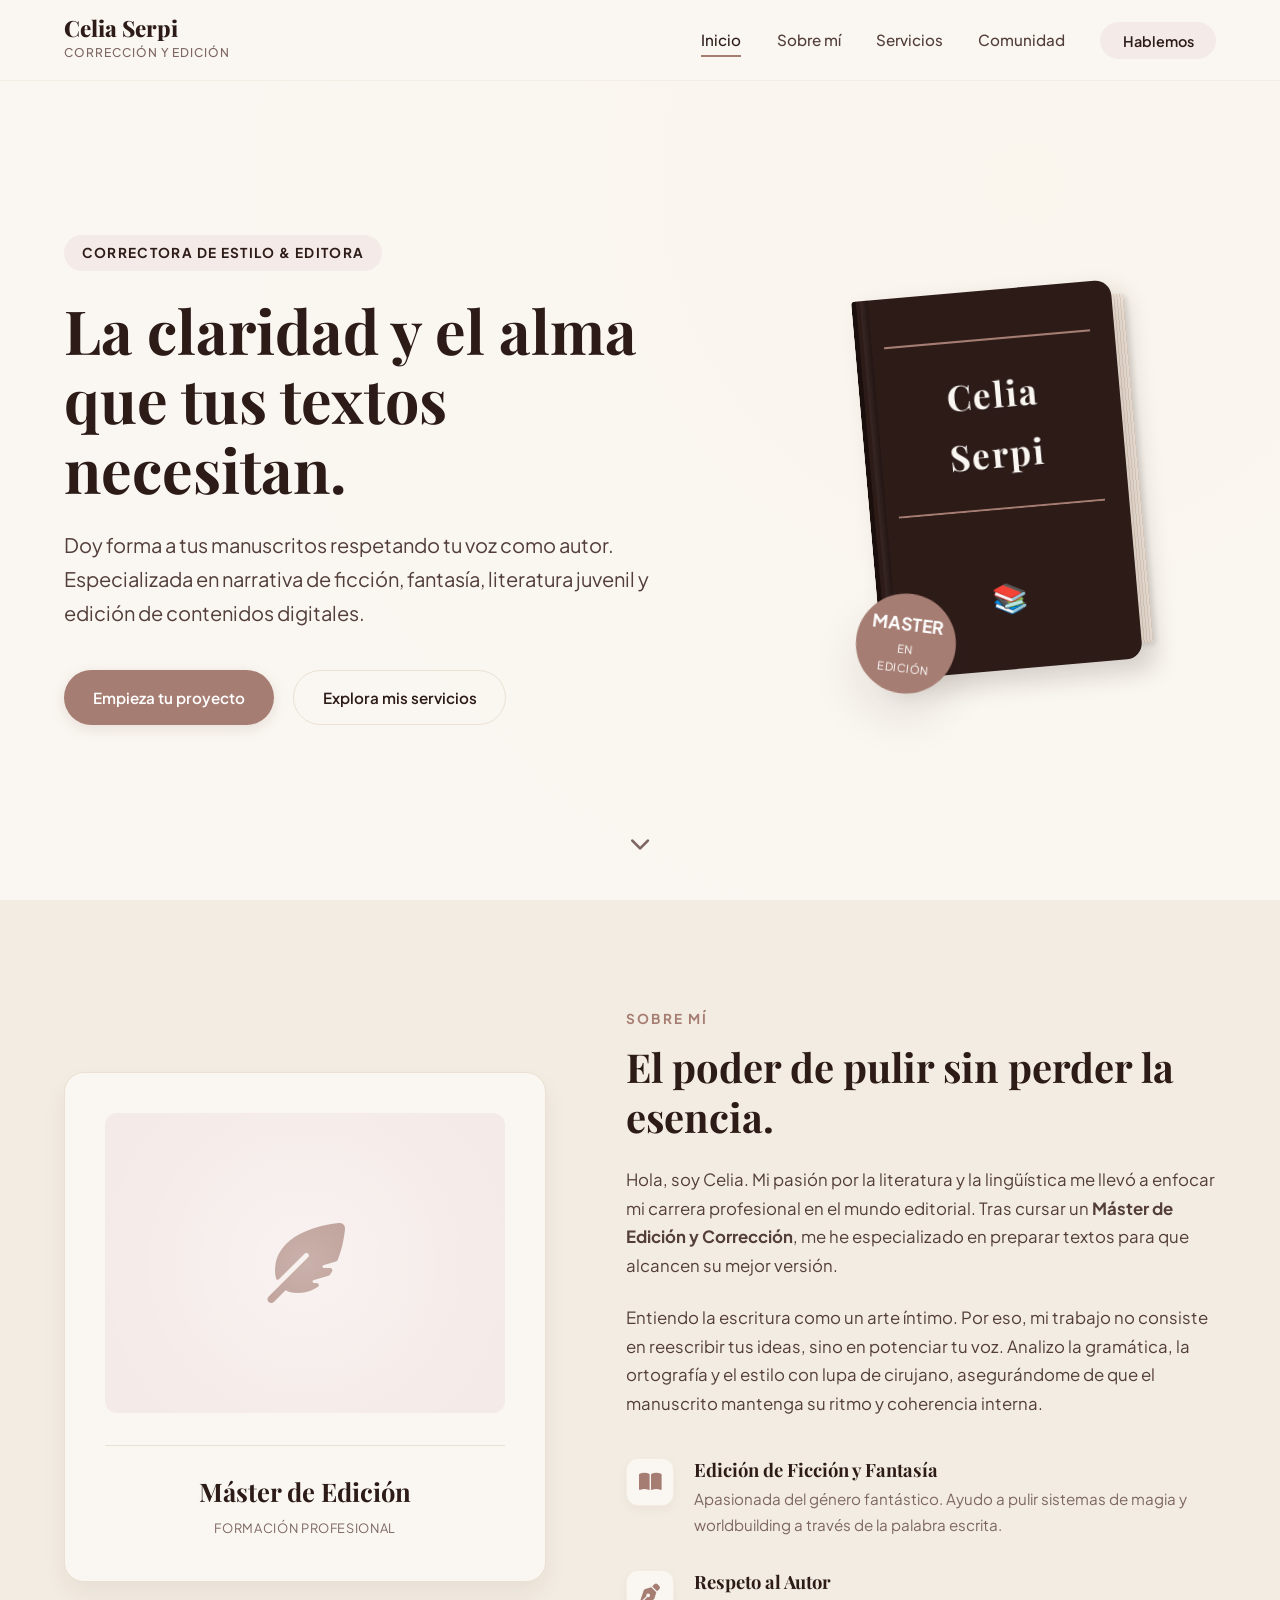
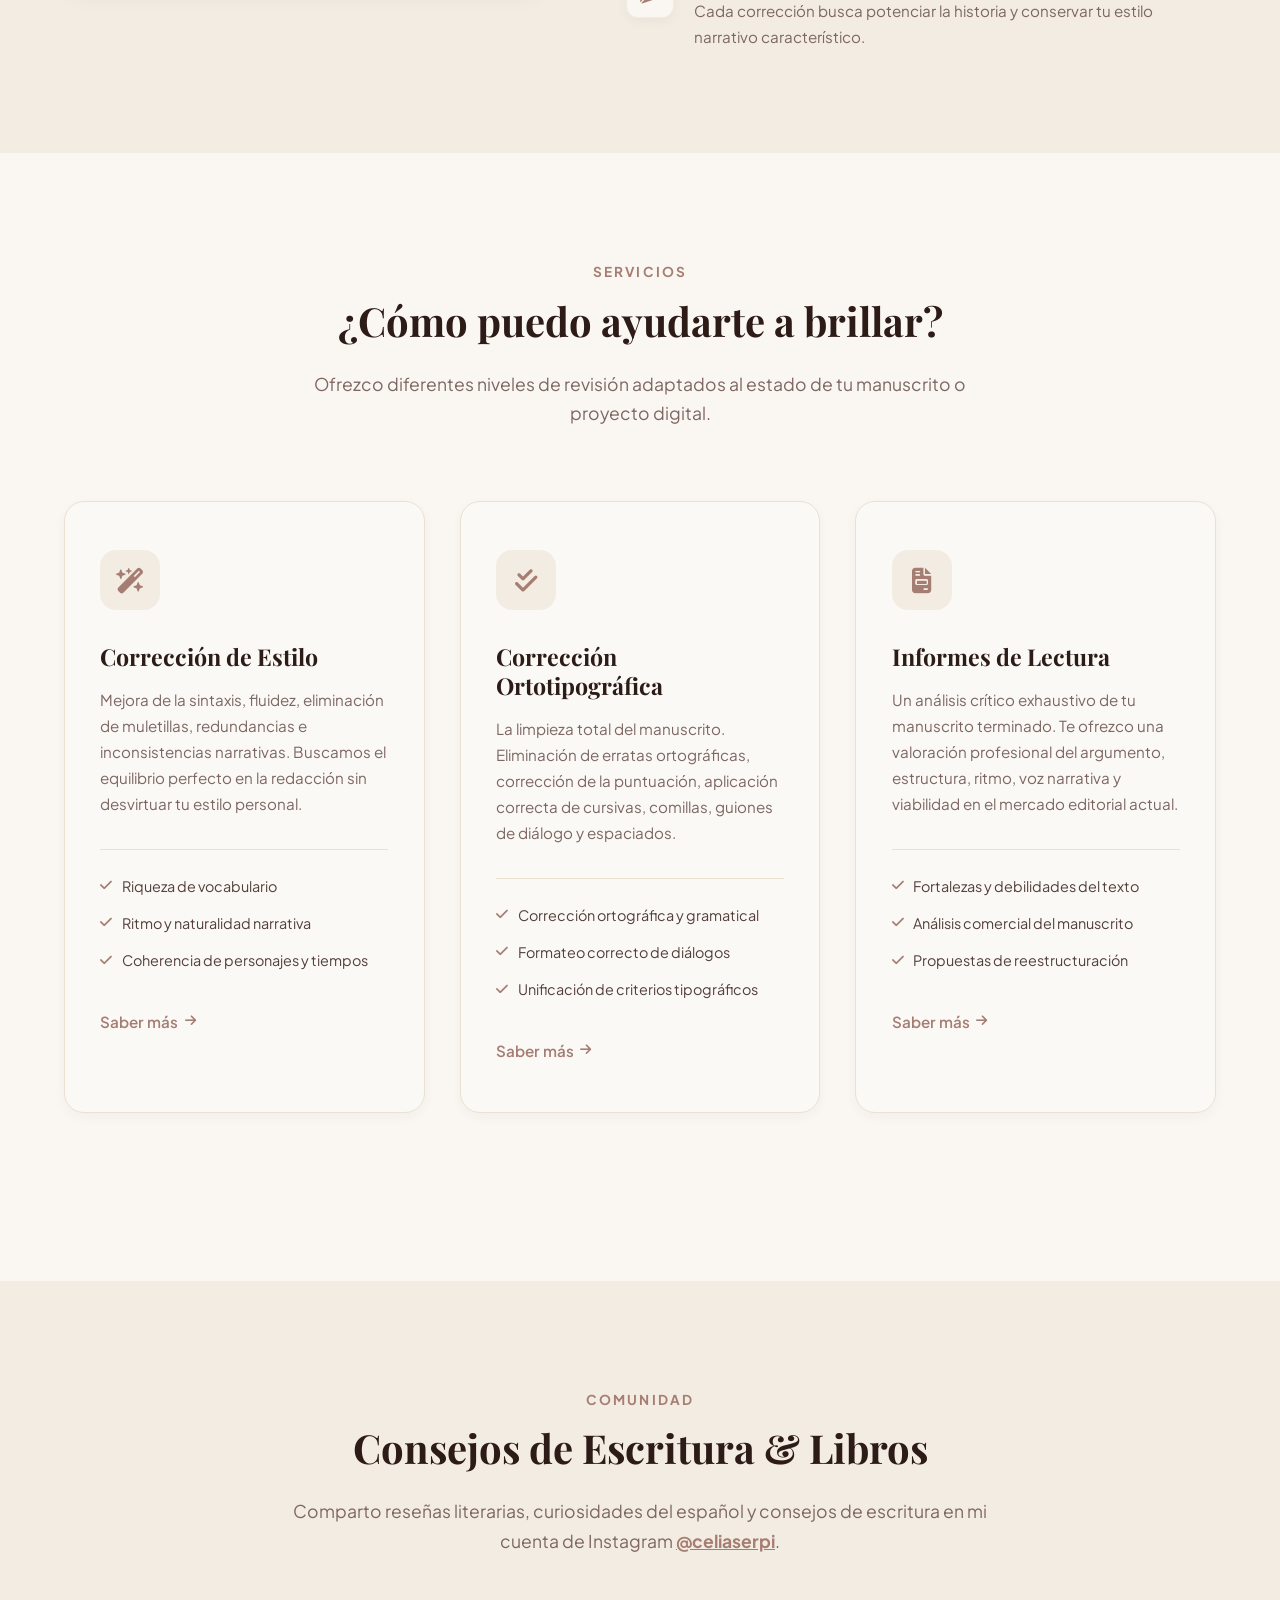
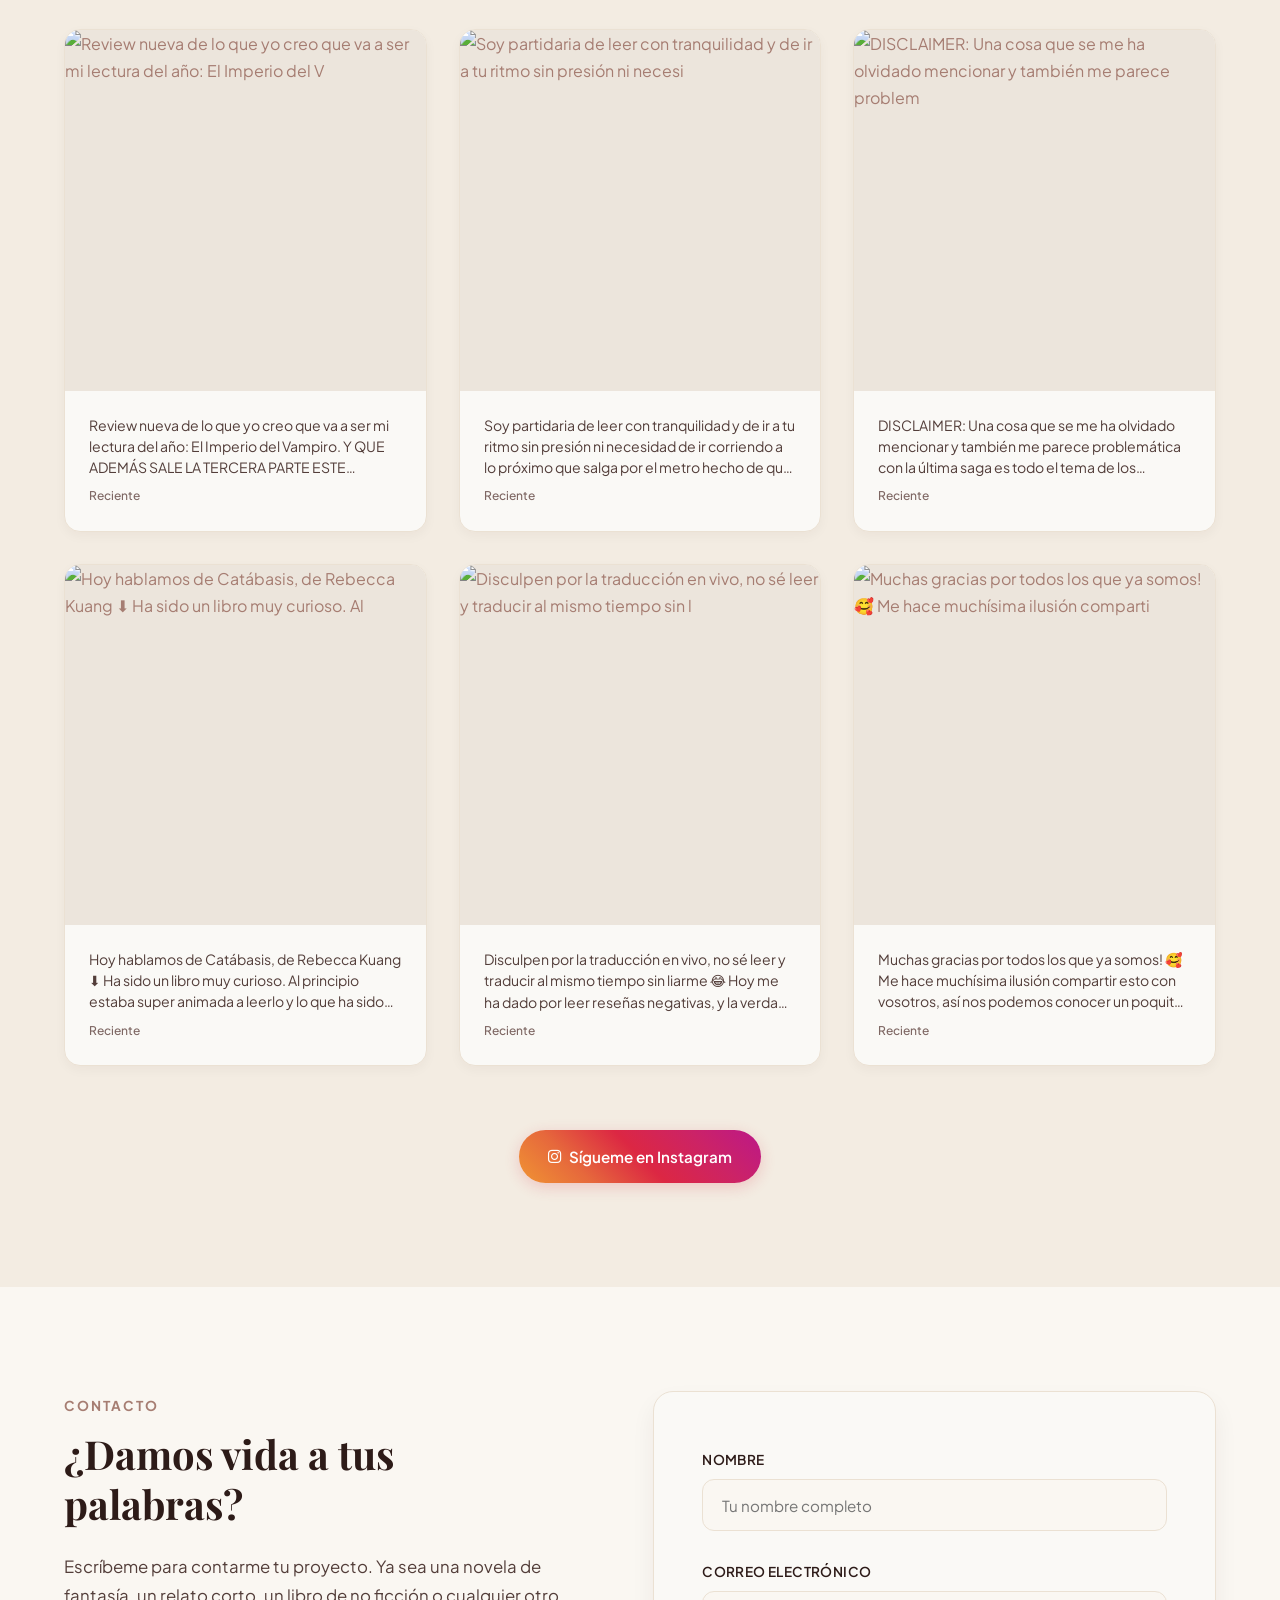
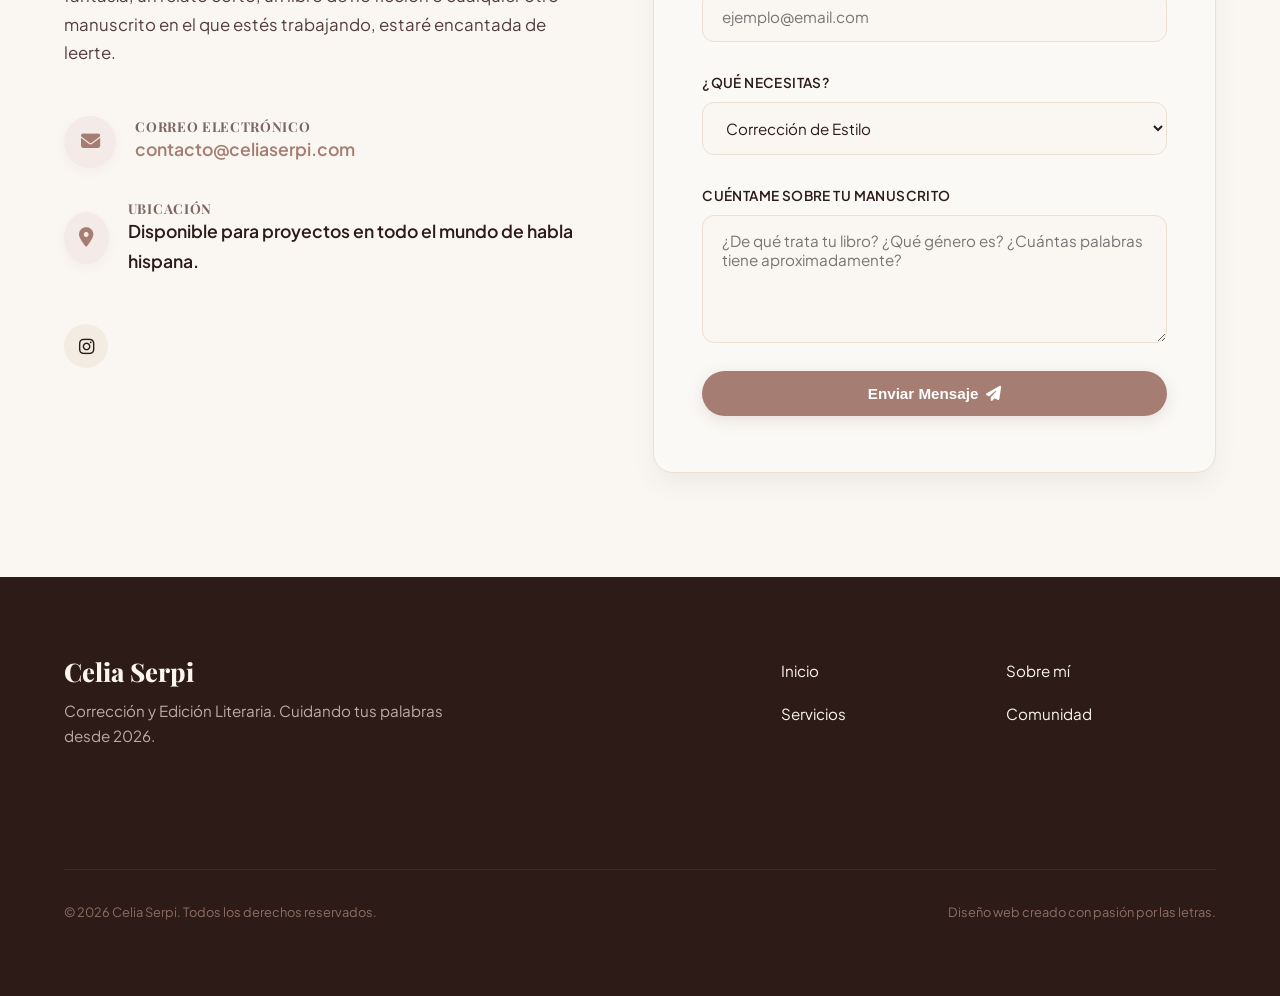
==== commit 907108ea: "refactor: remove stock images, RAE mentions, free samples, and tone down active client history" ====
--- a/index.html
+++ b/index.html
@@ -83,13 +83,9 @@
                             <i class="fa-solid fa-feather-pointed"></i>
                         </div>
                         <div class="about-stats">
-                            <div class="stat-item">
-                                <span class="stat-num">Master</span>
-                                <span class="stat-label">Edición Literaria</span>
-                            </div>
-                            <div class="stat-item">
-                                <span class="stat-num">RAE</span>
-                                <span class="stat-label">Normativa Al Día</span>
+                            <div class="stat-item" style="grid-column: 1 / -1;">
+                                <span class="stat-num">Máster de Edición</span>
+                                <span class="stat-label">Formación Profesional</span>
                             </div>
                         </div>
                     </div>
@@ -112,10 +108,10 @@
                             </div>
                         </div>
                         <div class="feature-item">
-                            <div class="feature-icon"><i class="fa-solid fa-spell-check"></i></div>
+                            <div class="feature-icon"><i class="fa-solid fa-pen-nib"></i></div>
                             <div>
-                                <h4>Rigurosidad Ortográfica</h4>
-                                <p>Revisión minuciosa adaptada a las últimas directrices de la Real Academia Española (RAE).</p>
+                                <h4>Respeto al Autor</h4>
+                                <p>Cada corrección busca potenciar la historia y conservar tu estilo narrativo característico.</p>
                             </div>
                         </div>
                     </div>
@@ -152,15 +148,14 @@
                 </div>
 
                 <!-- Card 2 -->
-                <div class="service-card highlighted">
-                    <div class="service-badge">Más solicitado</div>
+                <div class="service-card">
                     <div class="service-icon"><i class="fa-solid fa-check-double"></i></div>
                     <h3>Corrección Ortotipográfica</h3>
                     <p class="service-text">
                         La limpieza total del manuscrito. Eliminación de erratas ortográficas, corrección de la puntuación, aplicación correcta de cursivas, comillas, guiones de diálogo y espaciados.
                     </p>
                     <ul class="service-features">
-                        <li><i class="fa-solid fa-check"></i> Ortografía y gramática RAE</li>
+                        <li><i class="fa-solid fa-check"></i> Corrección ortográfica y gramatical</li>
                         <li><i class="fa-solid fa-check"></i> Formateo correcto de diálogos</li>
                         <li><i class="fa-solid fa-check"></i> Unificación de criterios tipográficos</li>
                     </ul>
@@ -183,10 +178,7 @@
                 </div>
             </div>
             
-            <div class="services-cta">
-                <p>¿No estás seguro de qué tipo de corrección necesita tu manuscrito? Realizo una <strong>muestra gratuita de 3 páginas</strong> sin compromiso.</p>
-                <a href="#contacto" class="btn btn-secondary">Solicitar muestra gratuita</a>
-            </div>
+            <!-- No stock/active details here -->
         </div>
     </section>
 
@@ -226,7 +218,7 @@
                     <div class="section-tag">Contacto</div>
                     <h2 class="section-title">¿Damos vida a tus palabras?</h2>
                     <p class="paragraph">
-                        Escríbeme para contarme tu proyecto. Ya sea una novela de fantasía de 100.000 palabras, un relato corto, un libro de no ficción, o una muestra de corrección gratuita, estaré encantada de leerte y enviarte un presupuesto personalizado.
+                        Escríbeme para contarme tu proyecto. Ya sea una novela de fantasía, un relato corto, un libro de no ficción o cualquier otro manuscrito en el que estés trabajando, estaré encantada de leerte.
                     </p>
                     
                     <div class="contact-details">
@@ -274,7 +266,6 @@
                                 <option value="ortotipografica">Corrección Ortotipográfica</option>
                                 <option value="ambas">Ambas Correcciones (Estilo + Ortotipográfica)</option>
                                 <option value="informe">Informe de Lectura</option>
-                                <option value="muestra">Muestra Gratuita de 3 Páginas</option>
                                 <option value="otro">Otro Proyecto</option>
                             </select>
                         </div>
--- a/style.css
+++ b/style.css
@@ -821,6 +821,47 @@
     font-weight: 500;
 }
 
+
+/* Text-only layout for cards without images */
+.instagram-card.text-only {
+    display: flex;
+    flex-direction: column;
+}
+
+.instagram-card.text-only .instagram-body {
+    height: 100%;
+    min-height: 250px;
+    display: flex;
+    flex-direction: column;
+    justify-content: space-between;
+    padding: 2rem;
+}
+
+.instagram-text-header {
+    display: flex;
+    align-items: center;
+    gap: 0.5rem;
+    color: var(--accent);
+    font-size: 0.85rem;
+    font-weight: 700;
+    margin-bottom: 1.2rem;
+    text-transform: uppercase;
+    letter-spacing: 0.05em;
+}
+
+.instagram-platform {
+    color: var(--text-muted);
+}
+
+.instagram-card.text-only .instagram-caption {
+    font-size: 0.95rem;
+    line-height: 1.6;
+    color: var(--text-primary);
+    -webkit-line-clamp: 6;
+    flex-grow: 1;
+    margin-bottom: 1.5rem;
+}
+
 .feed-cta {
     text-align: center;
 }
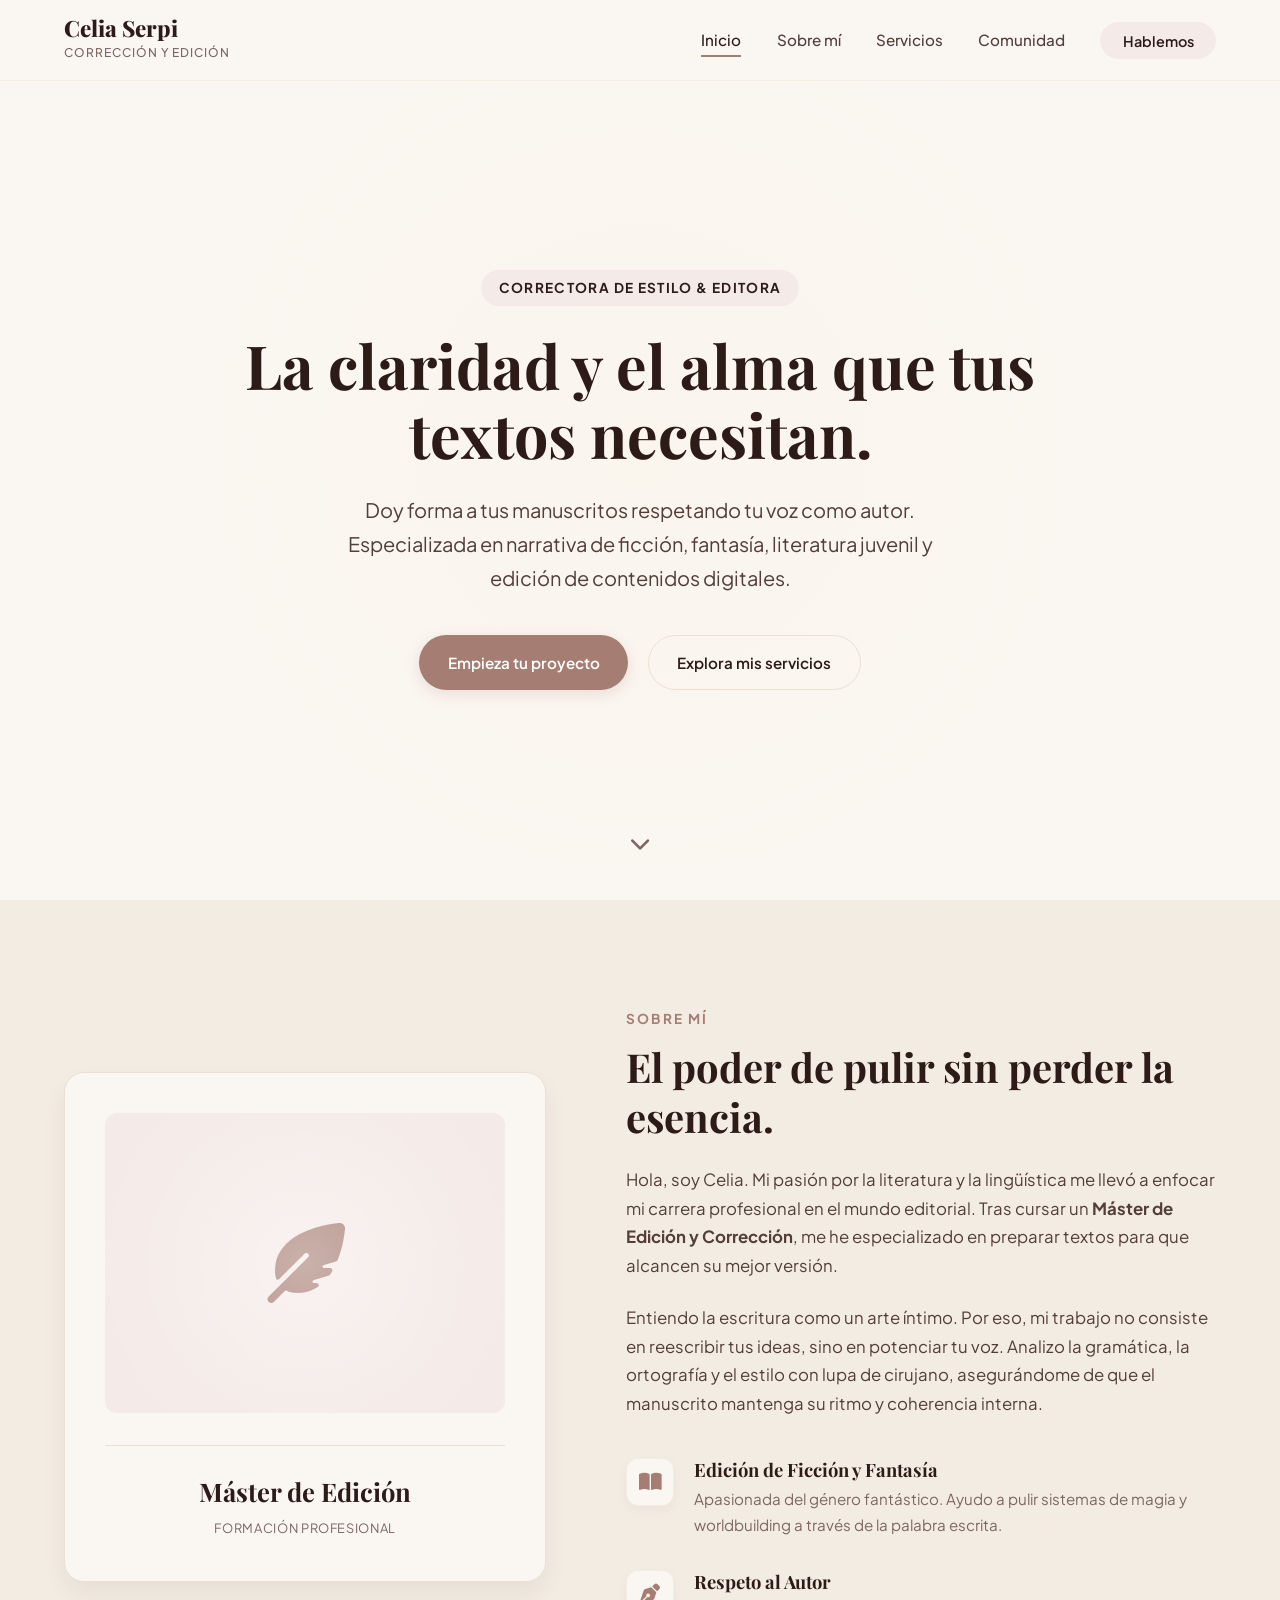
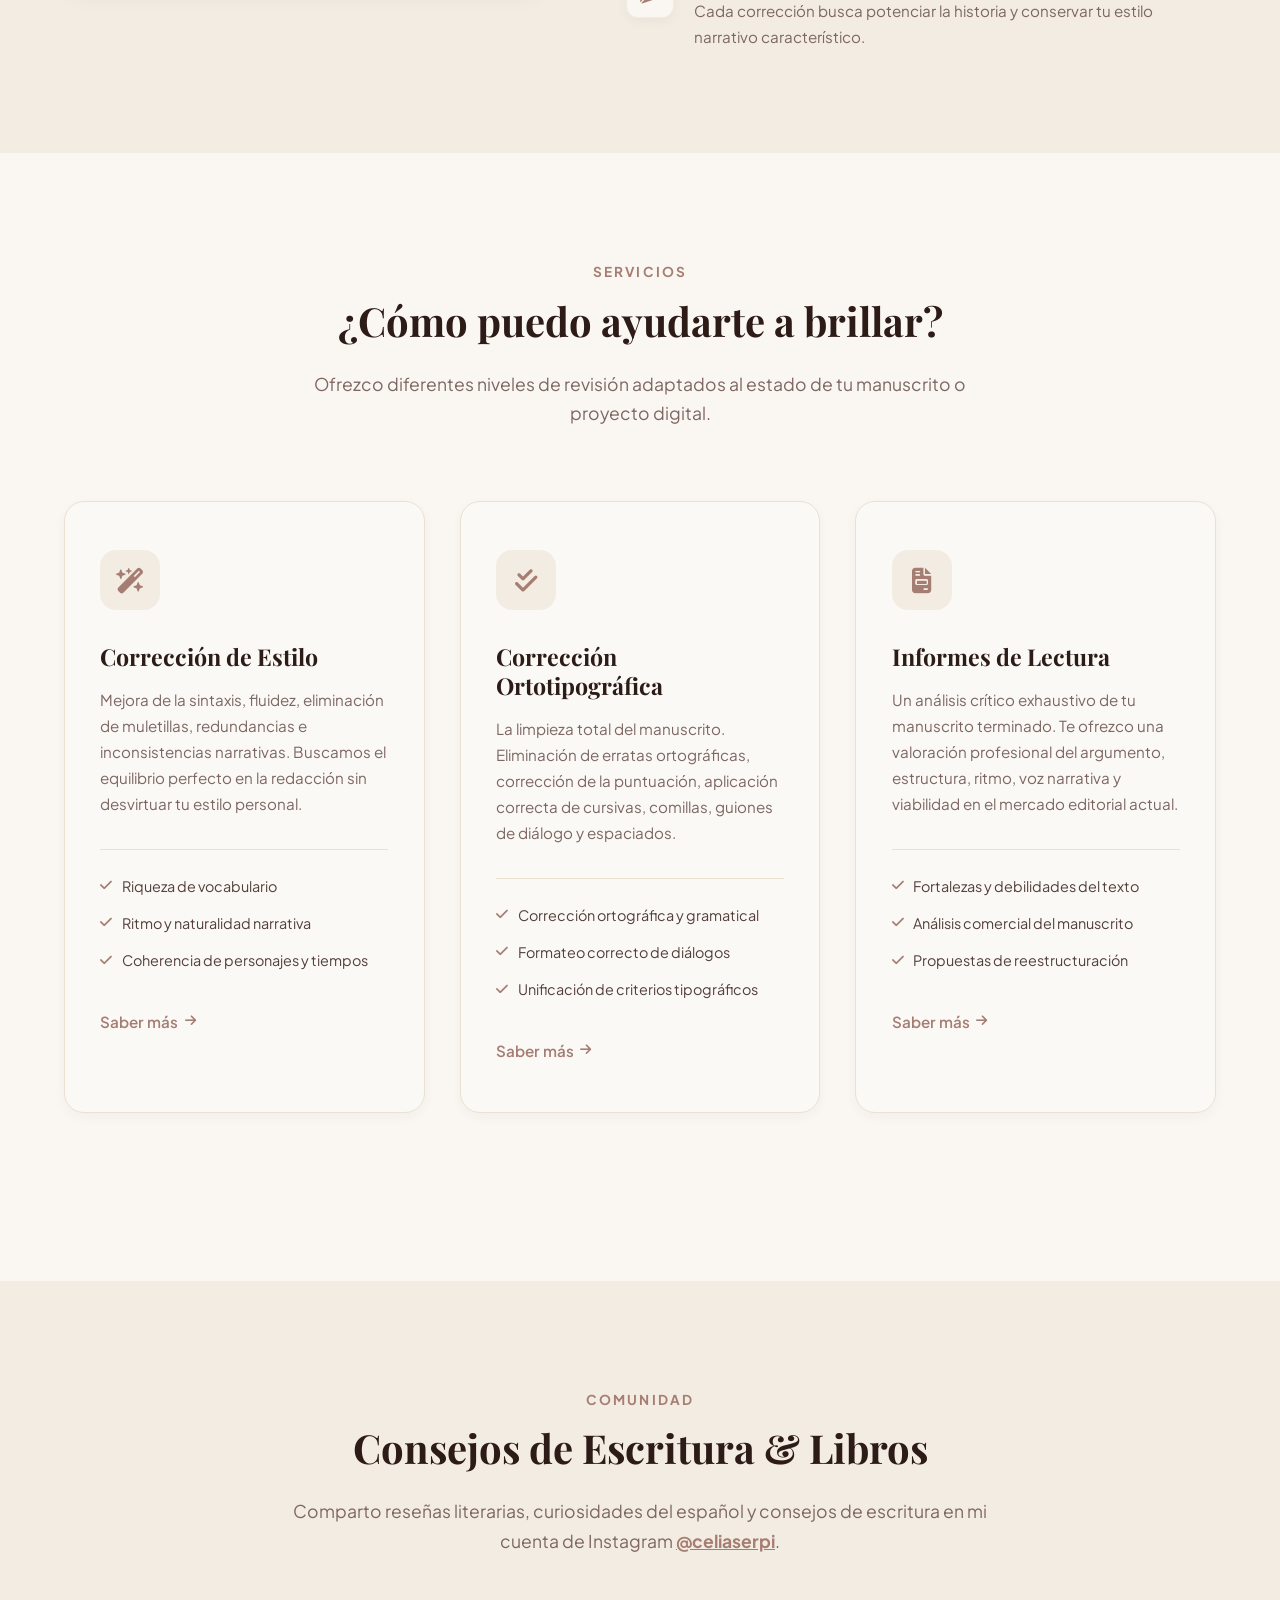
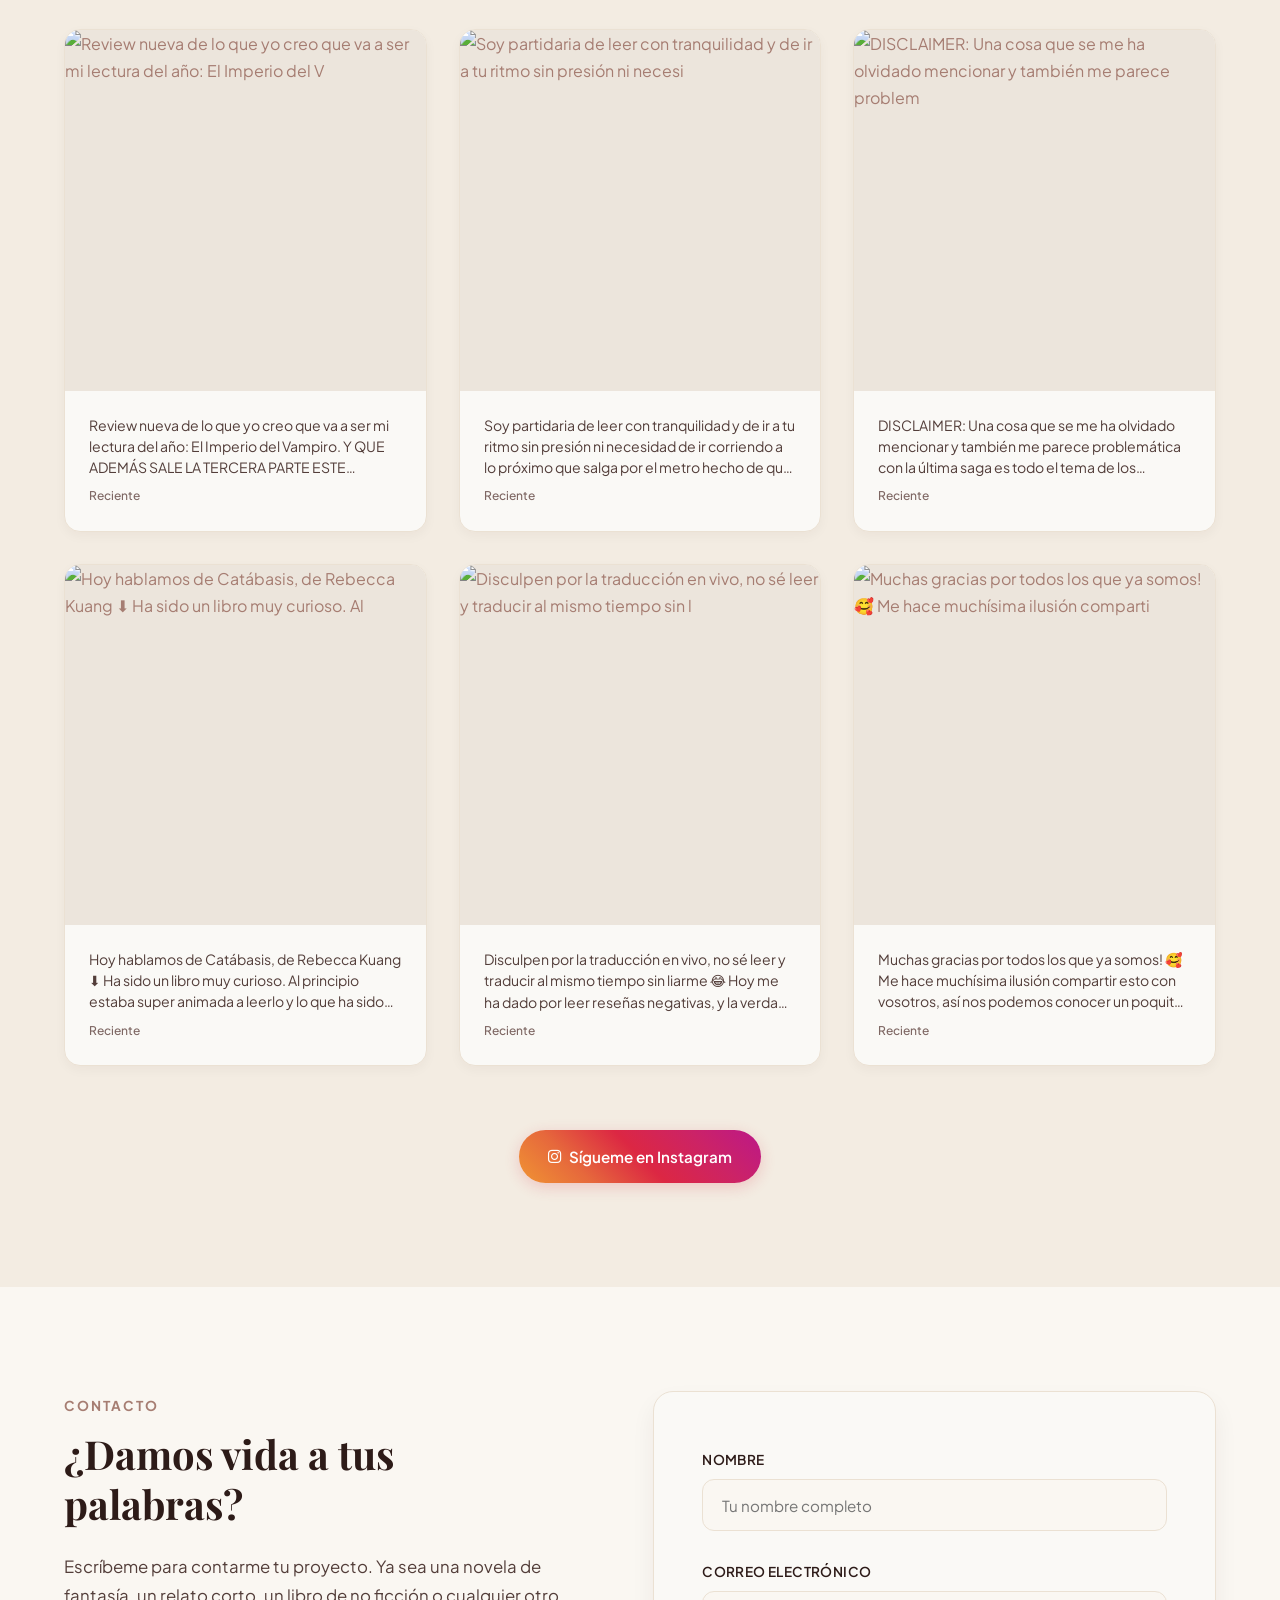
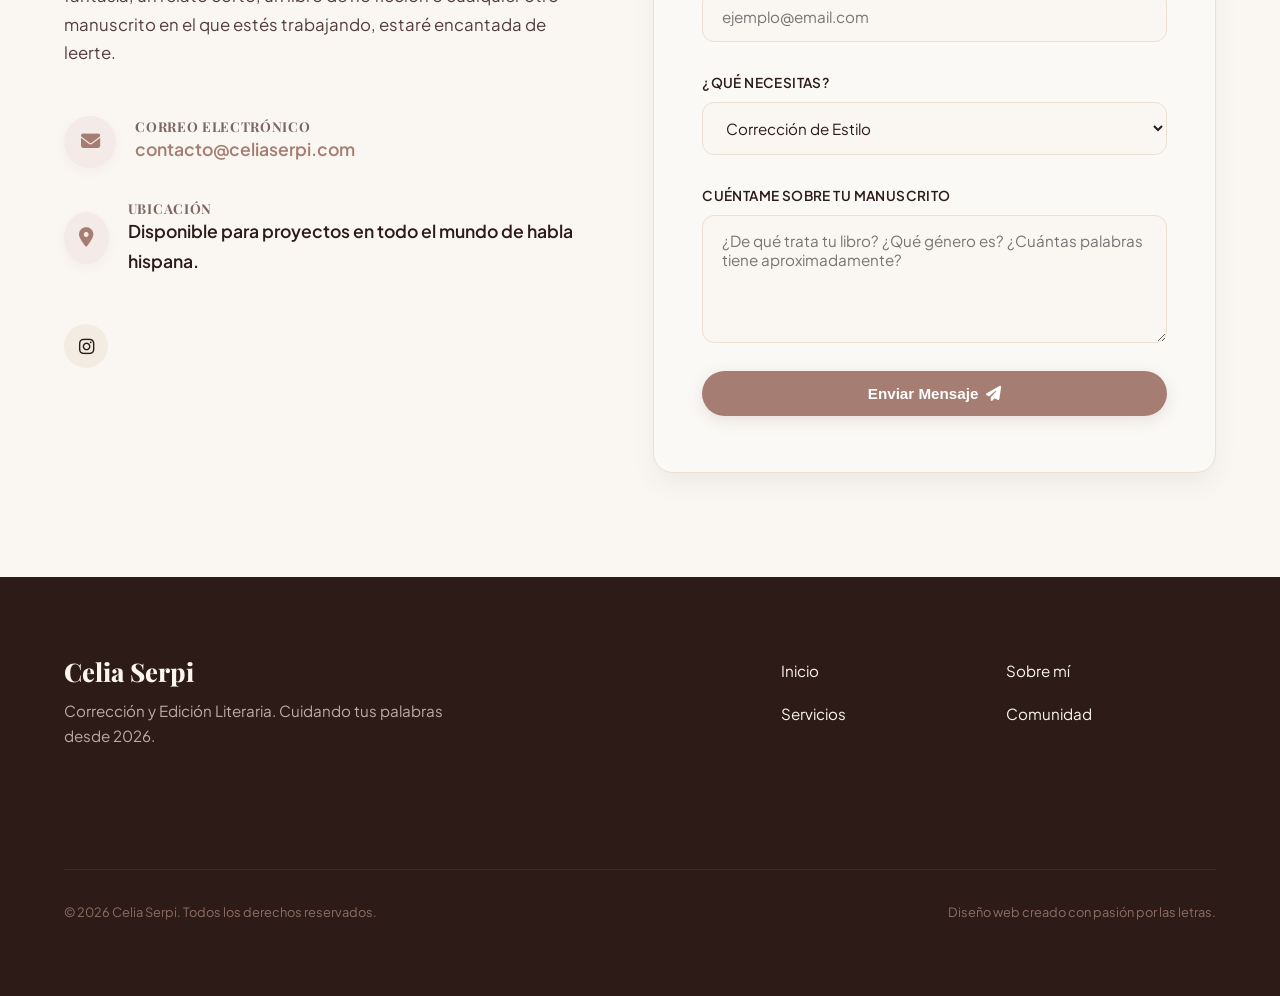
==== commit 80f0c7fc: "feat: center Hero section text and remove floating book" ====
--- a/index.html
+++ b/index.html
@@ -52,20 +52,6 @@
                     <a href="#servicios" class="btn btn-secondary">Explora mis servicios</a>
                 </div>
             </div>
-            <div class="hero-visual">
-                <div class="book-graphic">
-                    <div class="book-cover">
-                        <div class="book-spine"></div>
-                        <div class="book-title">Celia Serpi</div>
-                        <div class="book-mark">📚</div>
-                    </div>
-                    <div class="book-pages"></div>
-                    <div class="floating-badge">
-                        <span class="badge-number">Master</span>
-                        <span class="badge-text">en Edición</span>
-                    </div>
-                </div>
-            </div>
         </div>
         <div class="scroll-indicator">
             <a href="#sobre-mi"><i class="fa-solid fa-chevron-down"></i></a>
--- a/style.css
+++ b/style.css
@@ -295,18 +295,20 @@
     align-items: center;
     padding-top: 120px;
     padding-bottom: 60px;
-    background: radial-gradient(circle at 80% 20%, #FAF5ED 0%, var(--bg-primary) 70%);
+    background: radial-gradient(circle at 50% 50%, #FAF5ED 0%, var(--bg-primary) 70%);
 }
 
 .hero-container {
-    display: grid;
-    grid-template-columns: 1.2fr 0.8fr;
-    gap: 3.5rem;
-    align-items: center;
+    display: flex;
+    flex-direction: column;
+    align-items: center;
+    justify-content: center;
+    text-align: center;
 }
 
 .hero-content {
-    max-width: 650px;
+    max-width: 800px;
+    margin: 0 auto;
 }
 
 .hero-badge {
@@ -333,12 +335,16 @@
     color: var(--text-secondary);
     margin-bottom: 2.5rem;
     font-weight: 400;
+    max-width: 650px;
+    margin-left: auto;
+    margin-right: auto;
 }
 
 .hero-actions {
     display: flex;
     gap: 1.2rem;
     flex-wrap: wrap;
+    justify-content: center;
 }
 
 /* Book Graphic (CSS Illustration) */
@@ -1189,22 +1195,7 @@
     }
     
     .hero-container {
-        grid-template-columns: 1fr;
-        gap: 4rem;
-        text-align: center;
         padding-top: 40px;
-    }
-    
-    .hero-content {
-        margin: 0 auto;
-    }
-    
-    .hero-actions {
-        justify-content: center;
-    }
-    
-    .hero-visual {
-        order: -1; /* Display book on top of text on mobile */
     }
     
     .section-grid {
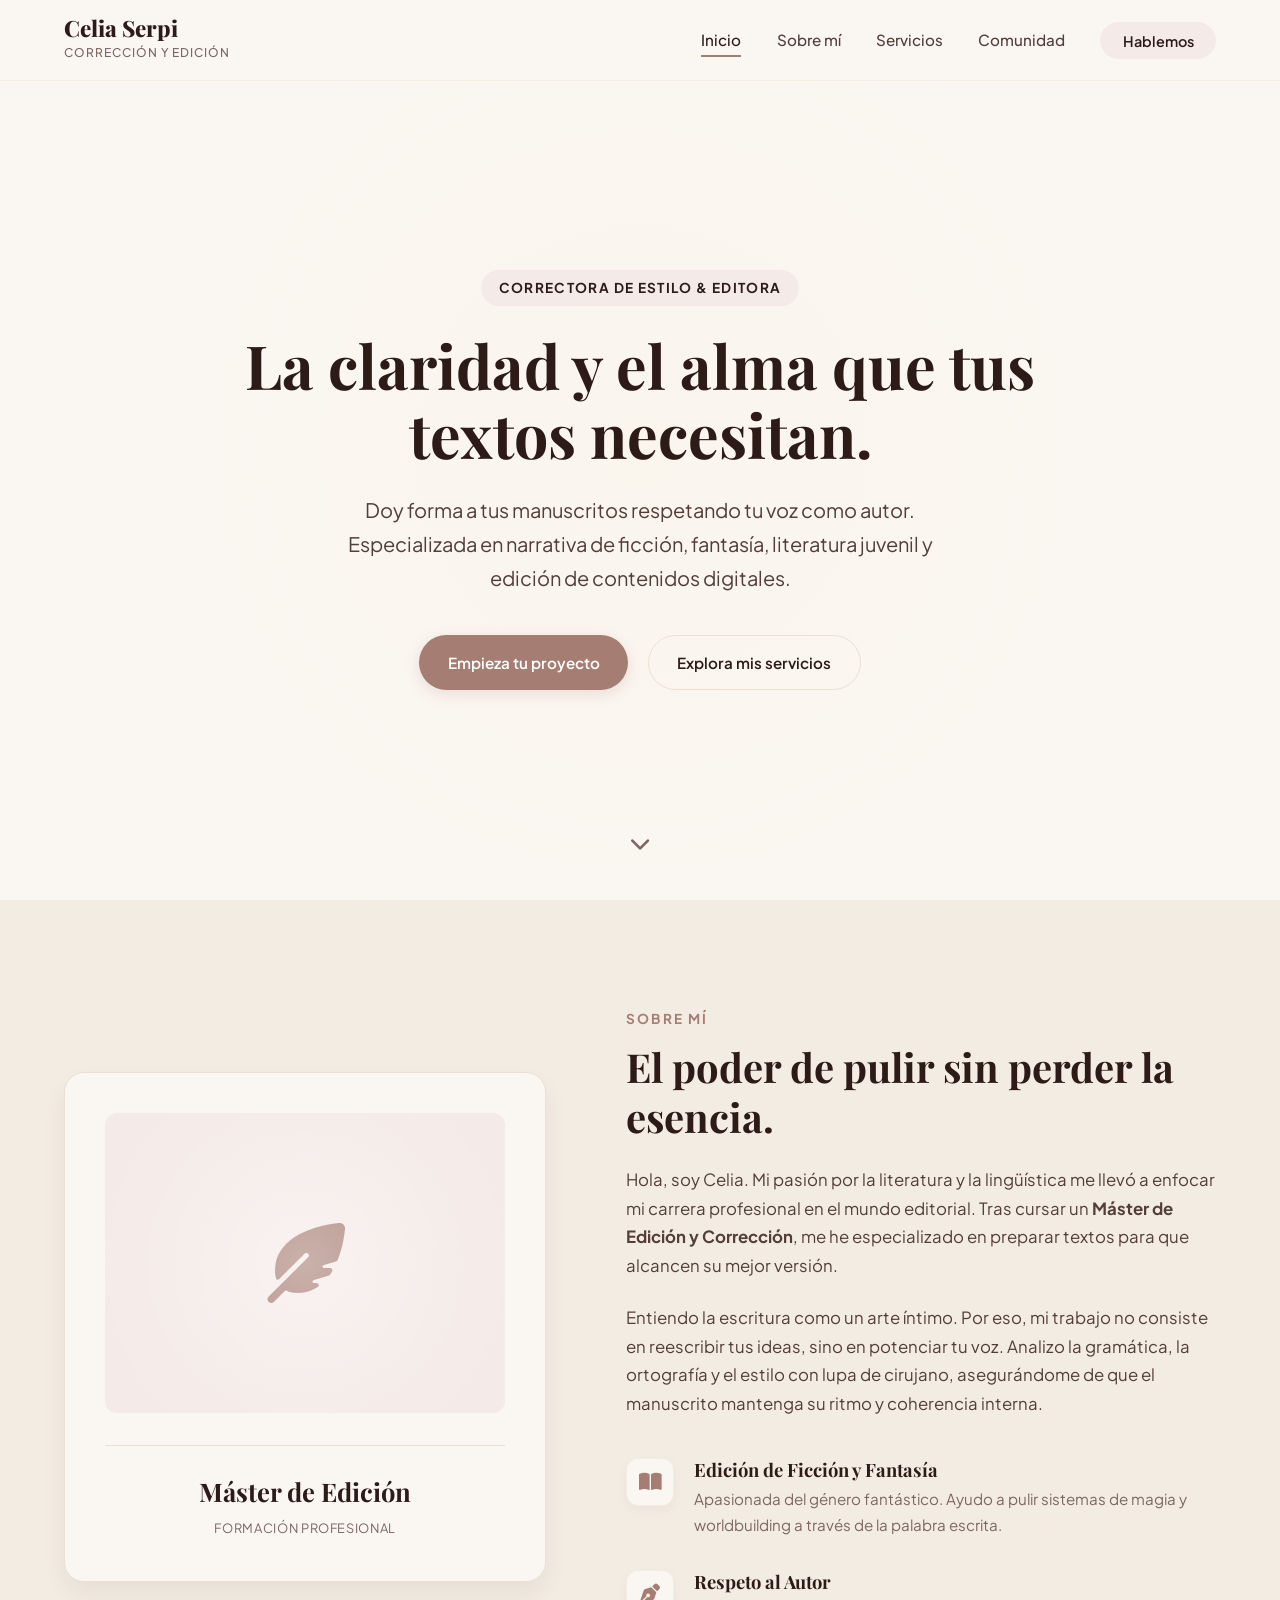
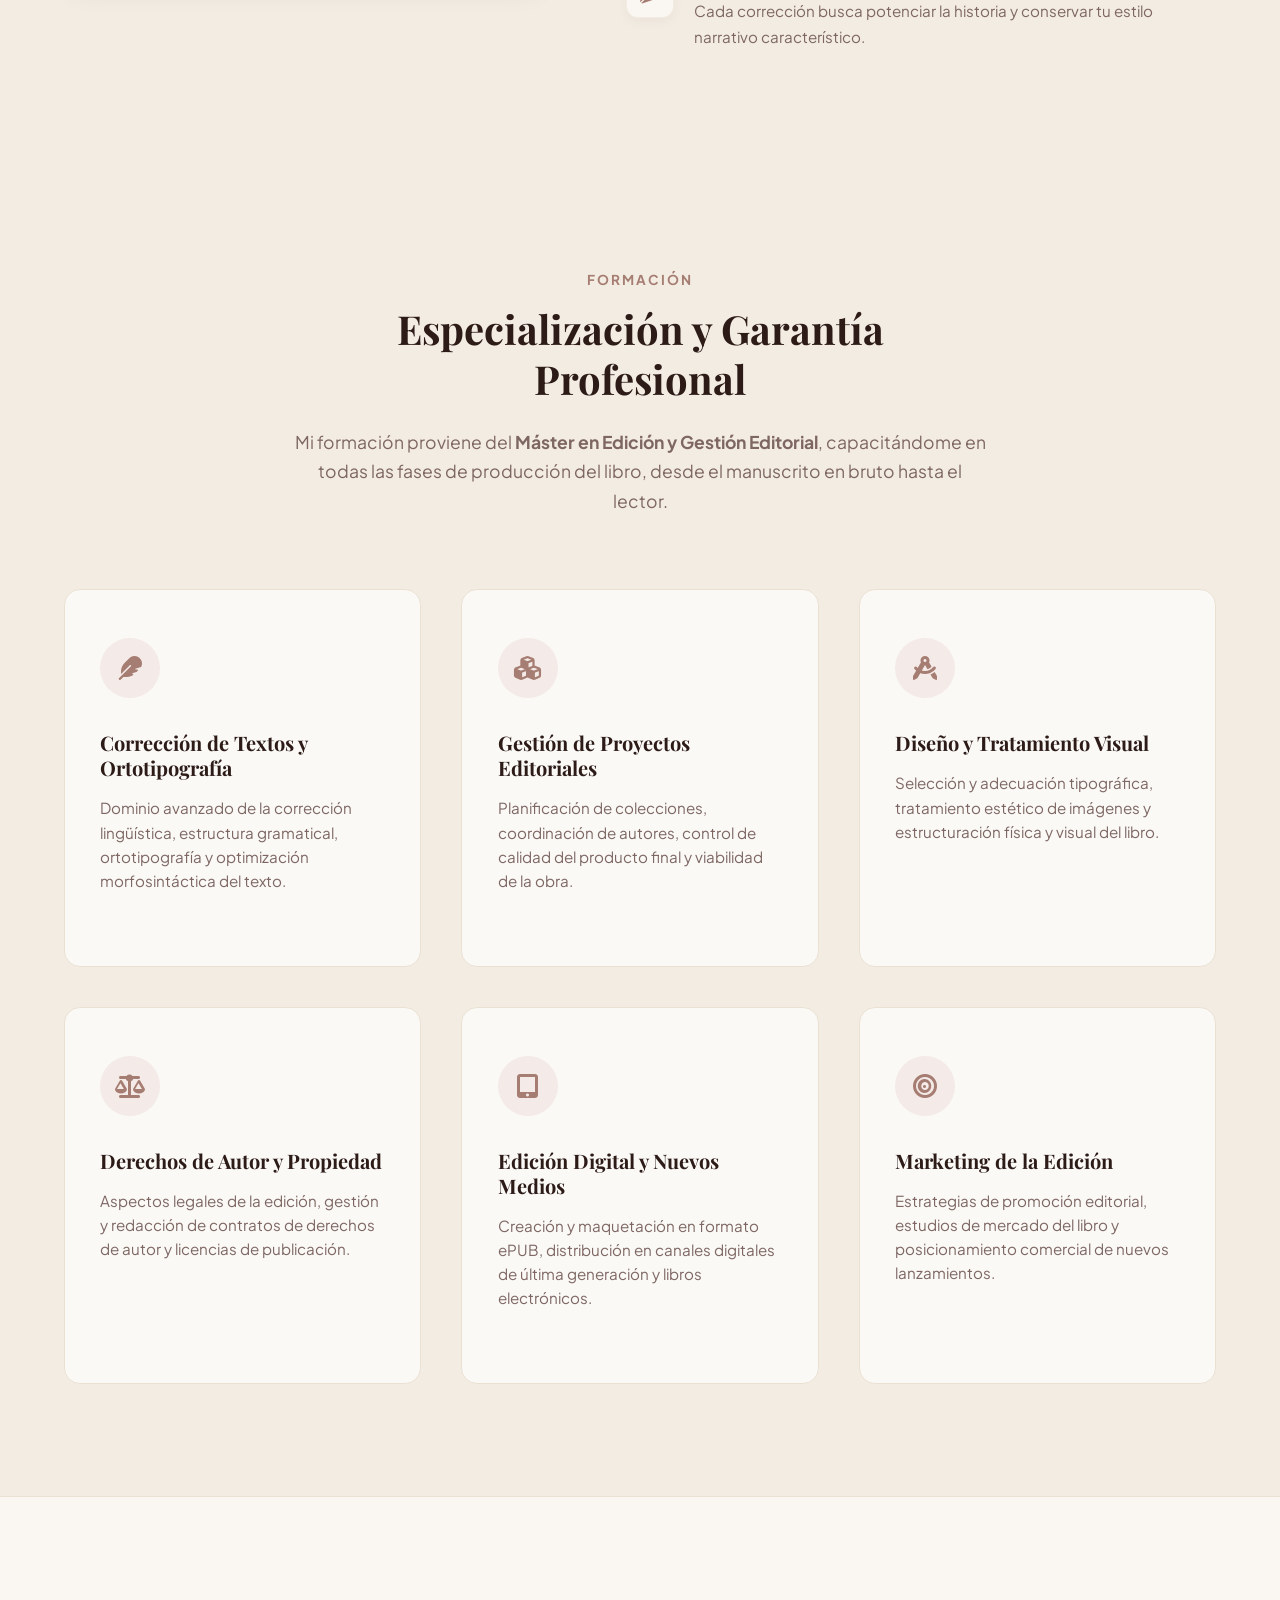
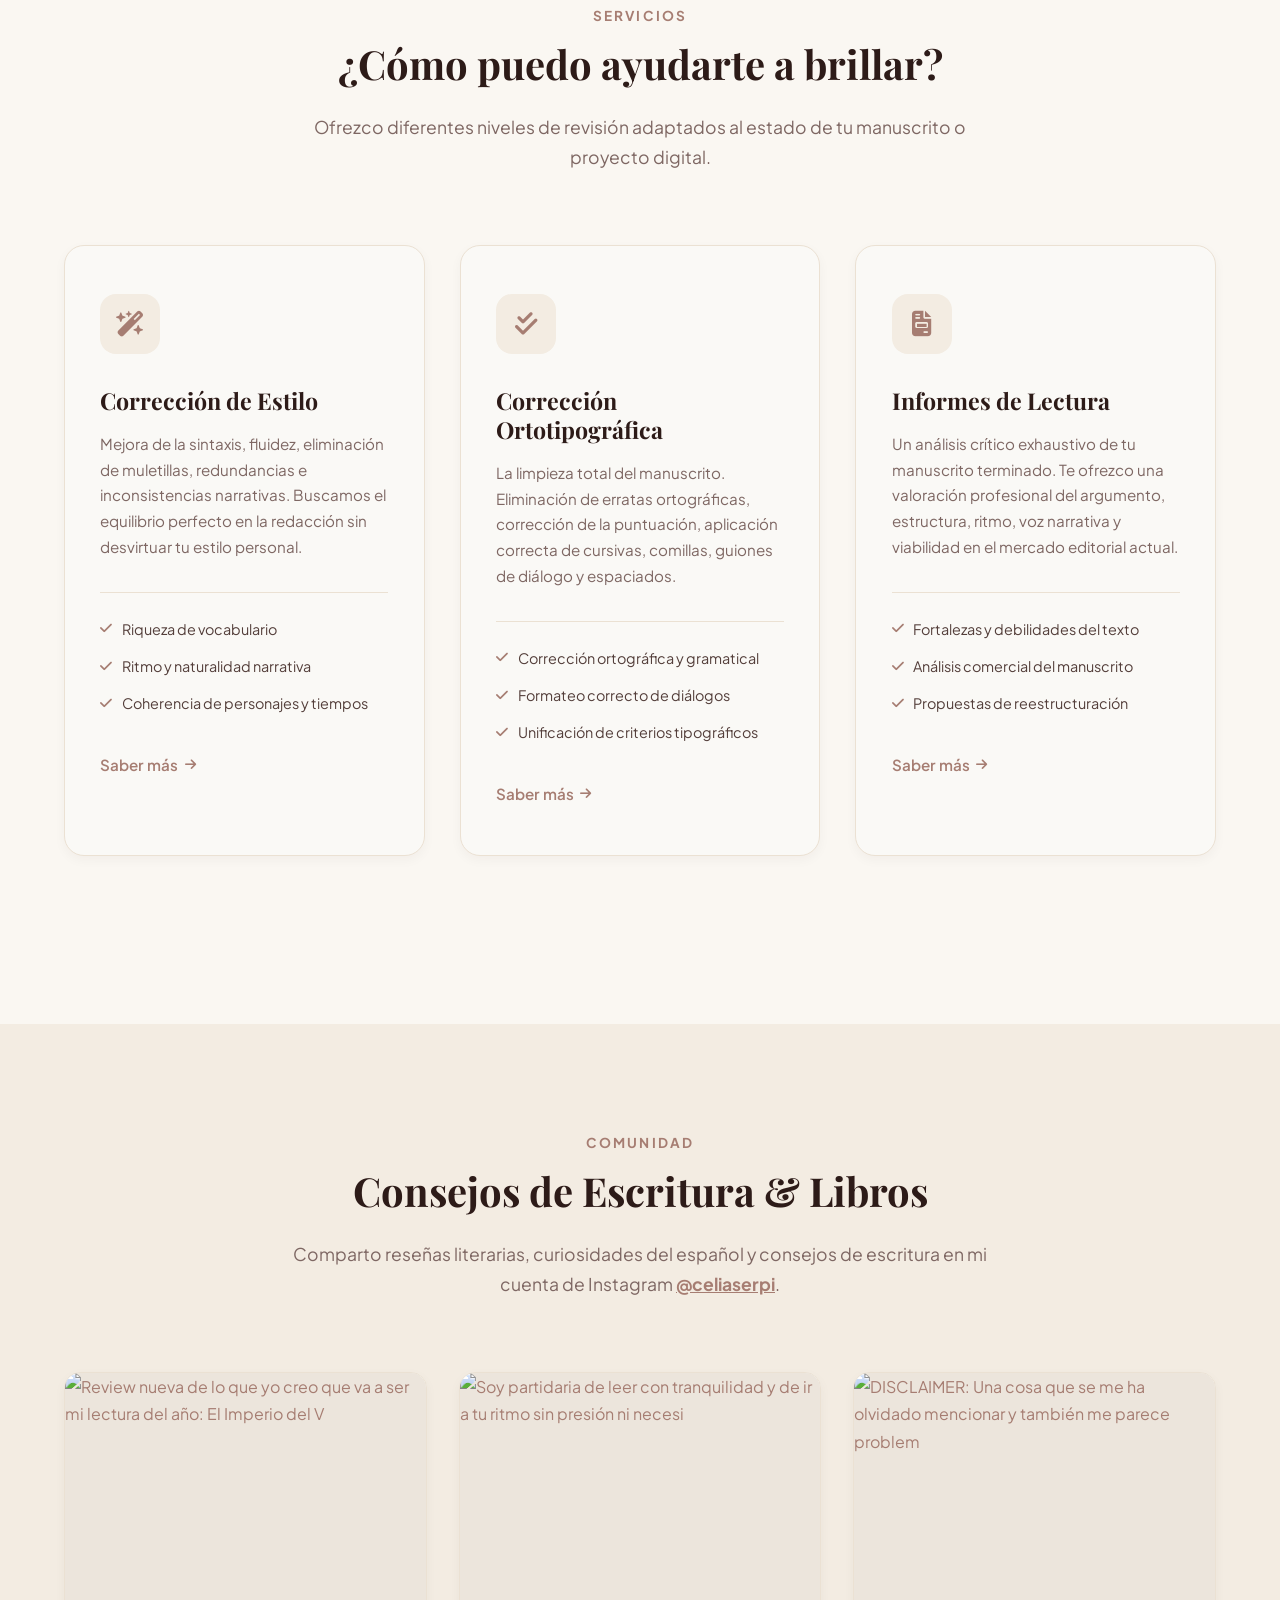
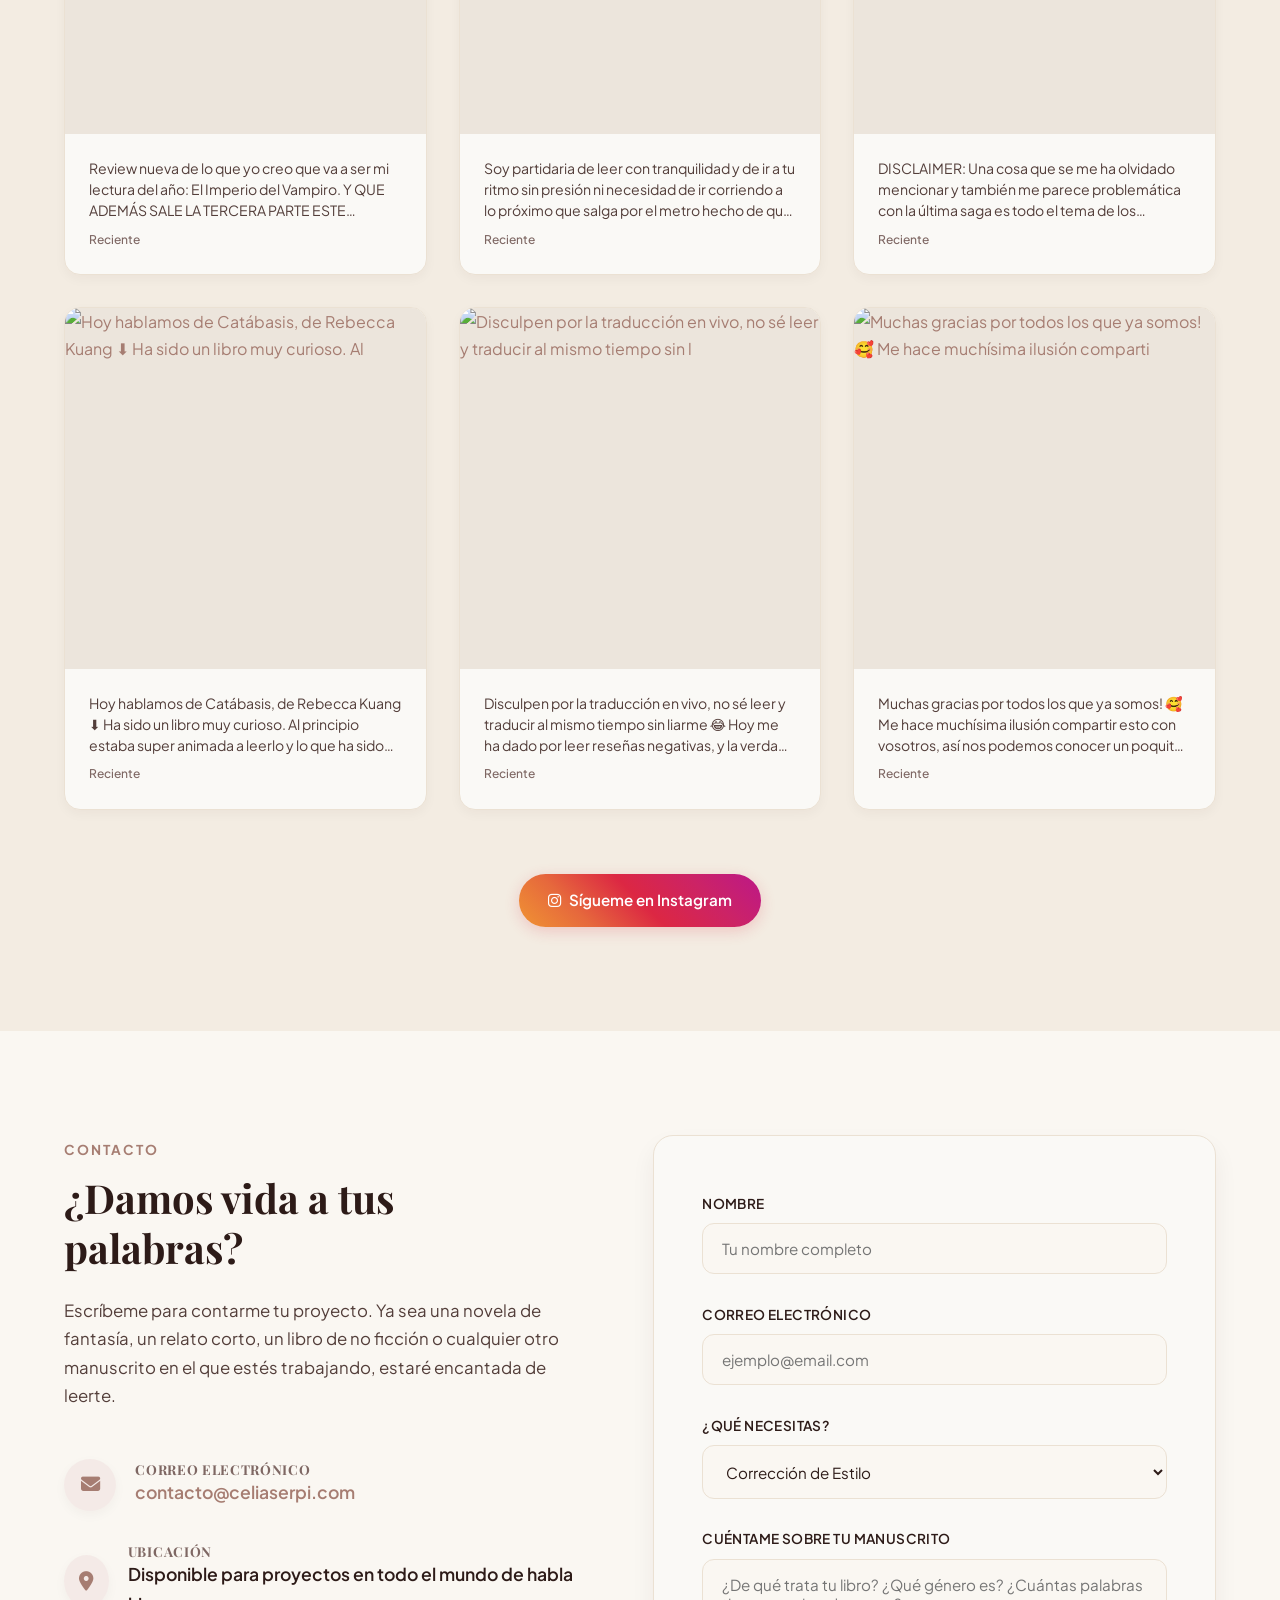
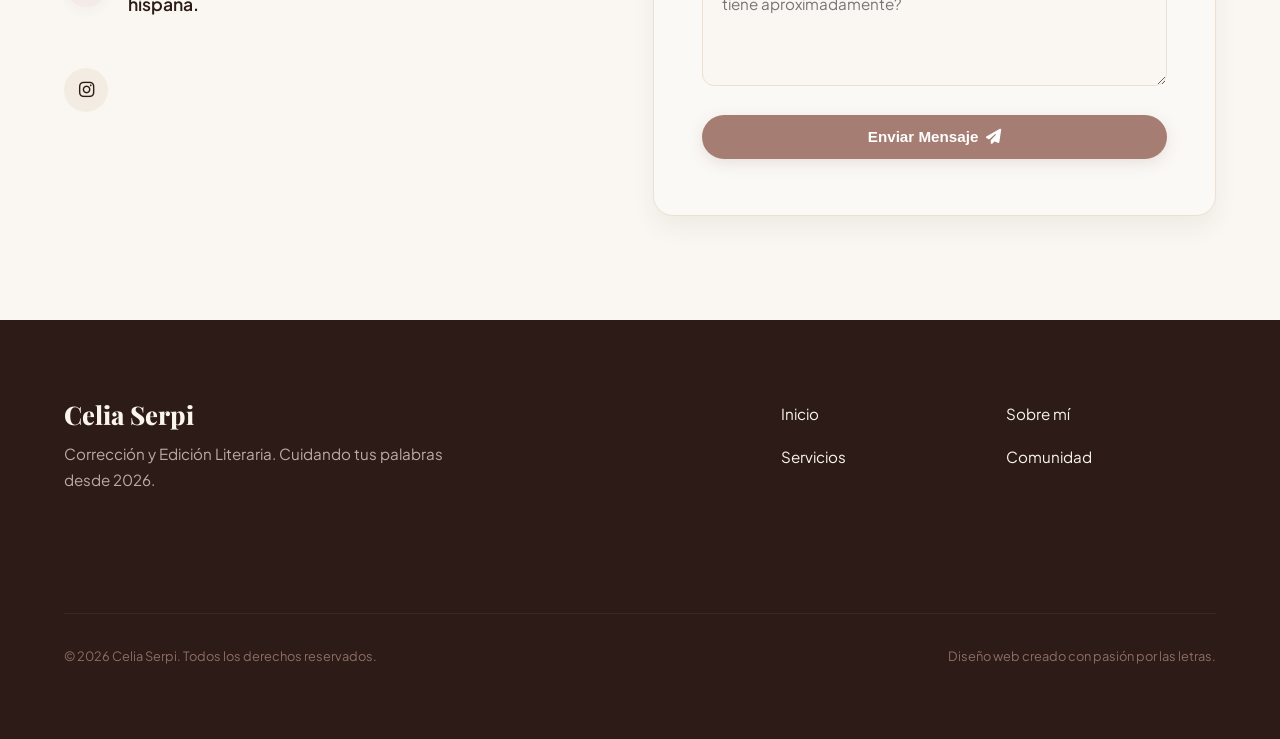
==== commit 36e9e52f: "feat: add Formación y Especialización section highlighting Euroinnova Master's program skills" ====
--- a/index.html
+++ b/index.html
@@ -106,6 +106,52 @@
         </div>
     </section>
 
+    <!-- CURRICULUM & SKILLS SECTION -->
+    <section class="skills-section" id="formacion">
+        <div class="container">
+            <div class="section-header-center">
+                <div class="section-tag">Formación</div>
+                <h2 class="section-title">Especialización y Garantía Profesional</h2>
+                <p class="section-description">
+                    Mi formación proviene del <strong>Máster en Edición y Gestión Editorial</strong>, capacitándome en todas las fases de producción del libro, desde el manuscrito en bruto hasta el lector.
+                </p>
+            </div>
+            
+            <div class="skills-grid">
+                <div class="skill-card">
+                    <div class="skill-icon"><i class="fa-solid fa-feather"></i></div>
+                    <h4>Corrección de Textos y Ortotipografía</h4>
+                    <p>Dominio avanzado de la corrección lingüística, estructura gramatical, ortotipografía y optimización morfosintáctica del texto.</p>
+                </div>
+                <div class="skill-card">
+                    <div class="skill-icon"><i class="fa-solid fa-cubes"></i></div>
+                    <h4>Gestión de Proyectos Editoriales</h4>
+                    <p>Planificación de colecciones, coordinación de autores, control de calidad del producto final y viabilidad de la obra.</p>
+                </div>
+                <div class="skill-card">
+                    <div class="skill-icon"><i class="fa-solid fa-compass-drafting"></i></div>
+                    <h4>Diseño y Tratamiento Visual</h4>
+                    <p>Selección y adecuación tipográfica, tratamiento estético de imágenes y estructuración física y visual del libro.</p>
+                </div>
+                <div class="skill-card">
+                    <div class="skill-icon"><i class="fa-solid fa-scale-balanced"></i></div>
+                    <h4>Derechos de Autor y Propiedad</h4>
+                    <p>Aspectos legales de la edición, gestión y redacción de contratos de derechos de autor y licencias de publicación.</p>
+                </div>
+                <div class="skill-card">
+                    <div class="skill-icon"><i class="fa-solid fa-tablet-screen-button"></i></div>
+                    <h4>Edición Digital y Nuevos Medios</h4>
+                    <p>Creación y maquetación en formato ePUB, distribución en canales digitales de última generación y libros electrónicos.</p>
+                </div>
+                <div class="skill-card">
+                    <div class="skill-icon"><i class="fa-solid fa-bullseye"></i></div>
+                    <h4>Marketing de la Edición</h4>
+                    <p>Estrategias de promoción editorial, estudios de mercado del libro y posicionamiento comercial de nuevos lanzamientos.</p>
+                </div>
+            </div>
+        </div>
+    </section>
+
     <!-- SERVICES SECTION -->
     <section id="servicios" class="services-section">
         <div class="container">
@@ -296,6 +342,7 @@
     </footer>
 
     <!-- Scripts -->
+    <script src="https://cdn.jsdelivr.net/npm/@supabase/supabase-js@2"></script>
     <script src="app.js"></script>
 </body>
 </html>
--- a/style.css
+++ b/style.css
@@ -1241,3 +1241,266 @@
         gap: 3rem;
     }
 }
+
+/* ==========================================
+   SKILLS & CURRICULUM SECTION
+   ========================================== */
+.skills-section {
+    padding: 7rem 0;
+    background-color: var(--bg-secondary);
+    border-bottom: 1px solid var(--border-color);
+}
+
+.skills-grid {
+    display: grid;
+    grid-template-columns: repeat(3, 1fr);
+    gap: 2.5rem;
+}
+
+.skill-card {
+    background-color: var(--bg-card);
+    padding: 3rem 2.2rem;
+    border-radius: 16px;
+    border: 1px solid var(--border-color);
+    transition: var(--transition);
+}
+
+.skill-card:hover {
+    transform: translateY(-5px);
+    border-color: var(--accent);
+    box-shadow: var(--shadow-md);
+}
+
+.skill-icon {
+    width: 60px;
+    height: 60px;
+    background-color: var(--accent-light);
+    color: var(--accent);
+    border-radius: 50%;
+    display: flex;
+    align-items: center;
+    justify-content: center;
+    font-size: 1.5rem;
+    margin-bottom: 2rem;
+    transition: var(--transition);
+}
+
+.skill-card:hover .skill-icon {
+    background-color: var(--accent);
+    color: var(--bg-card);
+}
+
+.skill-card h4 {
+    font-family: var(--font-serif);
+    font-size: 1.25rem;
+    color: var(--text-primary);
+    margin-bottom: 1rem;
+    font-weight: 700;
+}
+
+.skill-card p {
+    font-size: 0.95rem;
+    color: var(--text-muted);
+    line-height: 1.6;
+}
+
+@media (max-width: 992px) {
+    .skills-grid {
+        grid-template-columns: repeat(2, 1fr);
+        gap: 2rem;
+    }
+}
+
+@media (max-width: 600px) {
+    .skills-grid {
+        grid-template-columns: 1fr;
+        gap: 1.5rem;
+    }
+    .skill-card {
+        padding: 2.5rem 1.8rem;
+    }
+}
+
+/* ==========================================
+   ADMIN PANEL STYLES
+   ========================================== */
+.admin-body-bg {
+    background-color: var(--bg-secondary);
+    min-height: 100vh;
+}
+
+.admin-login-wrapper {
+    display: flex;
+    align-items: center;
+    justify-content: center;
+    min-height: 100vh;
+    padding: 1.5rem;
+}
+
+.admin-login-card {
+    background-color: var(--bg-card);
+    padding: 3.5rem 3rem;
+    border-radius: 20px;
+    box-shadow: var(--shadow-lg);
+    border: 1px solid var(--border-color);
+    width: 100%;
+    max-width: 450px;
+}
+
+.admin-subtitle {
+    font-size: 0.9rem;
+    text-transform: uppercase;
+    letter-spacing: 0.15em;
+    color: var(--accent);
+    font-weight: 700;
+    margin-bottom: 2.5rem;
+}
+
+.admin-dashboard-wrapper {
+    min-height: 100vh;
+    display: flex;
+    flex-direction: column;
+}
+
+.admin-dashboard-header {
+    background-color: var(--bg-primary);
+    border-bottom: 1px solid var(--border-color);
+    width: 100%;
+    position: sticky;
+    top: 0;
+    z-index: 100;
+}
+
+.admin-main {
+    padding-top: 3rem;
+    padding-bottom: 5rem;
+    flex-grow: 1;
+}
+
+.admin-grid {
+    display: grid;
+    grid-template-columns: 1.1fr 0.9fr;
+    gap: 3rem;
+    align-items: start;
+}
+
+.admin-form-desc {
+    font-size: 0.9rem;
+    color: var(--text-muted);
+    margin-bottom: 2rem;
+    border-bottom: 1px solid var(--border-color);
+    padding-bottom: 1rem;
+}
+
+.admin-posts-list {
+    display: flex;
+    flex-direction: column;
+    gap: 1.2rem;
+    max-height: 550px;
+    overflow-y: auto;
+    padding-right: 0.5rem;
+}
+
+/* Custom scrollbar for posts list */
+.admin-posts-list::-webkit-scrollbar {
+    width: 6px;
+}
+.admin-posts-list::-webkit-scrollbar-track {
+    background: transparent;
+}
+.admin-posts-list::-webkit-scrollbar-thumb {
+    background-color: var(--border-color);
+    border-radius: 3px;
+}
+
+.admin-post-item {
+    background-color: var(--bg-primary);
+    border-radius: 12px;
+    padding: 1.2rem;
+    border: 1px solid var(--border-color);
+    display: flex;
+    justify-content: space-between;
+    align-items: center;
+    gap: 1.5rem;
+    transition: var(--transition);
+}
+
+.admin-post-item:hover {
+    border-color: var(--accent);
+    transform: translateY(-2px);
+    box-shadow: var(--shadow-sm);
+}
+
+.admin-post-meta {
+    display: flex;
+    gap: 1rem;
+    align-items: center;
+    min-width: 0;
+}
+
+.admin-post-icon {
+    width: 40px;
+    height: 40px;
+    background-color: var(--accent-light);
+    color: var(--accent);
+    border-radius: 50%;
+    display: flex;
+    align-items: center;
+    justify-content: center;
+    font-size: 1.1rem;
+    flex-shrink: 0;
+}
+
+.admin-post-details {
+    min-width: 0;
+}
+
+.admin-post-text {
+    font-size: 0.9rem;
+    font-weight: 500;
+    color: var(--text-primary);
+    margin-bottom: 0.25rem;
+    white-space: nowrap;
+    overflow: hidden;
+    text-overflow: ellipsis;
+}
+
+.admin-post-info {
+    font-size: 0.75rem;
+    color: var(--text-muted);
+}
+
+.btn-delete {
+    background: none;
+    border: none;
+    color: #C62828;
+    cursor: pointer;
+    font-size: 1.1rem;
+    padding: 0.5rem;
+    border-radius: 50%;
+    transition: var(--transition);
+    display: flex;
+    align-items: center;
+    justify-content: center;
+}
+
+.btn-delete:hover {
+    background-color: #FFEBEE;
+    color: #B71C1C;
+    transform: scale(1.1);
+}
+
+.text-center {
+    text-align: center;
+}
+
+.text-error {
+    color: #C62828;
+}
+
+@media (max-width: 900px) {
+    .admin-grid {
+        grid-template-columns: 1fr;
+        gap: 3rem;
+    }
+}
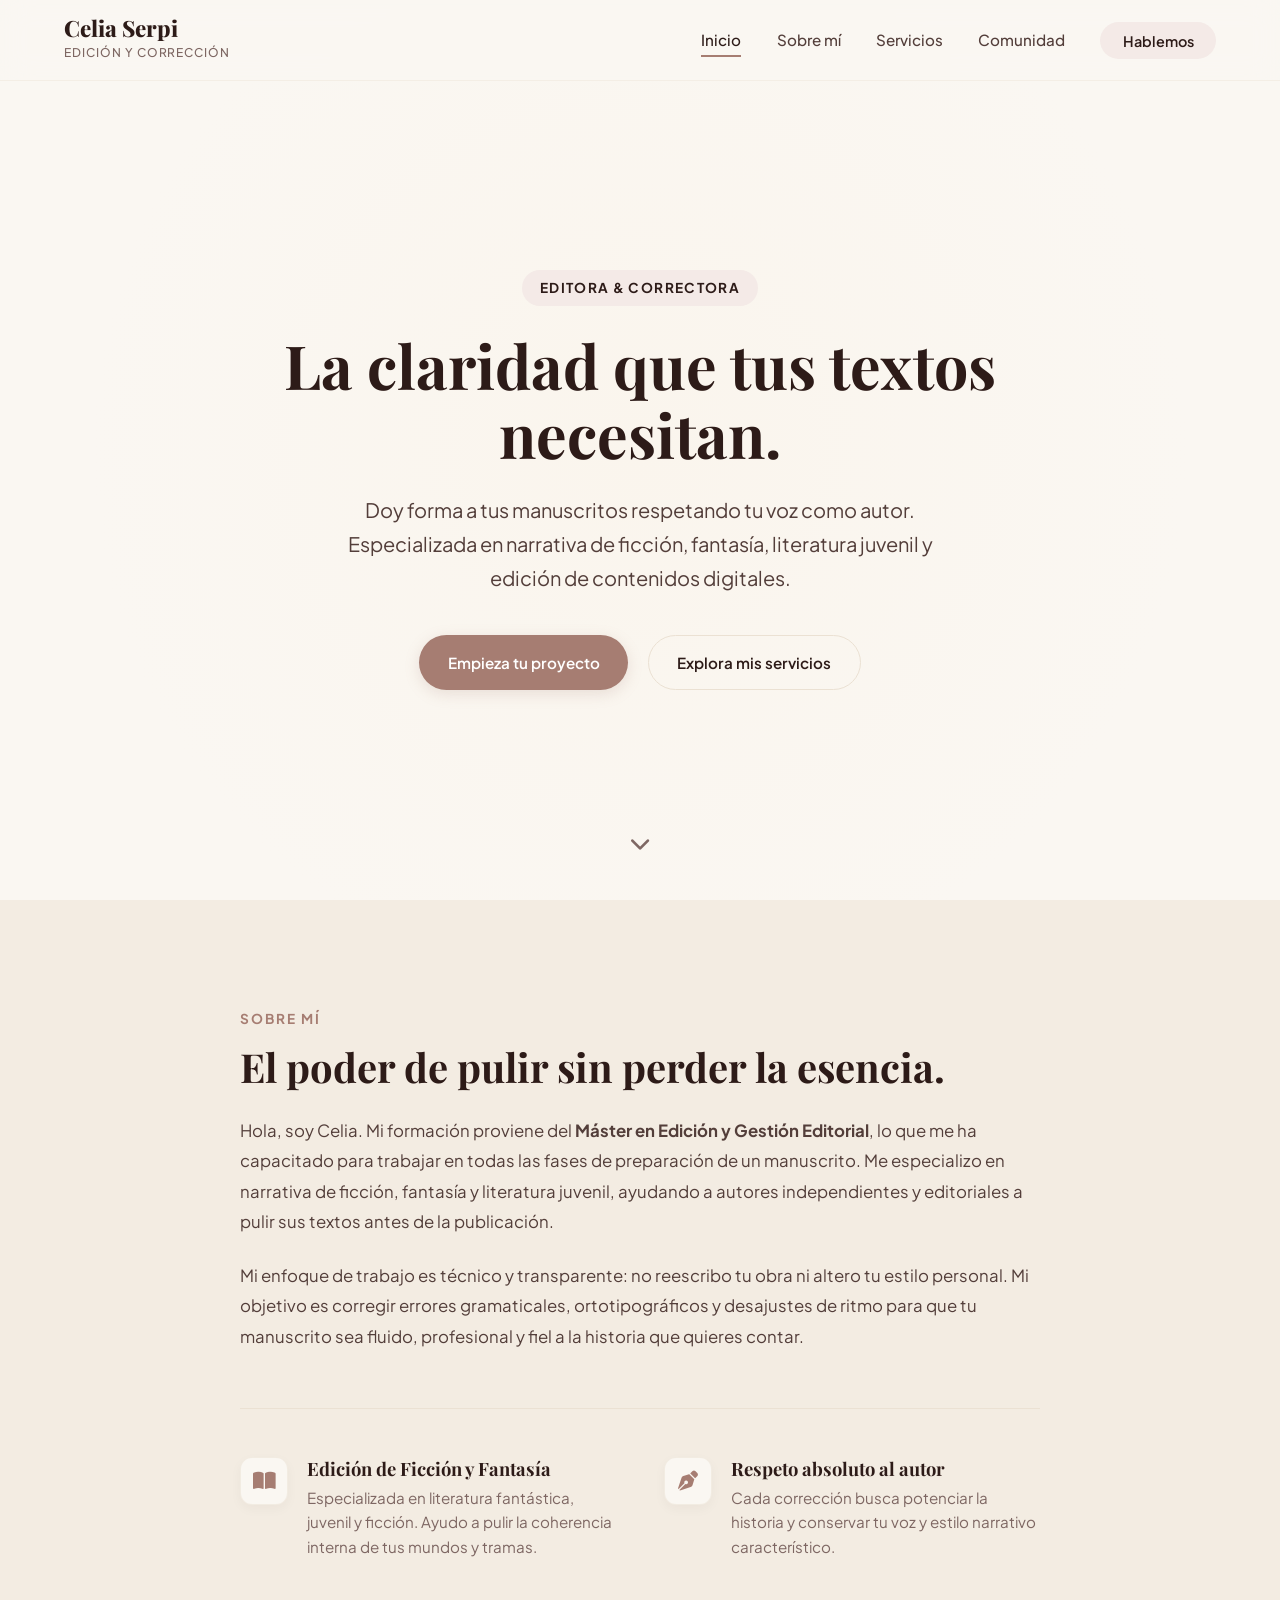
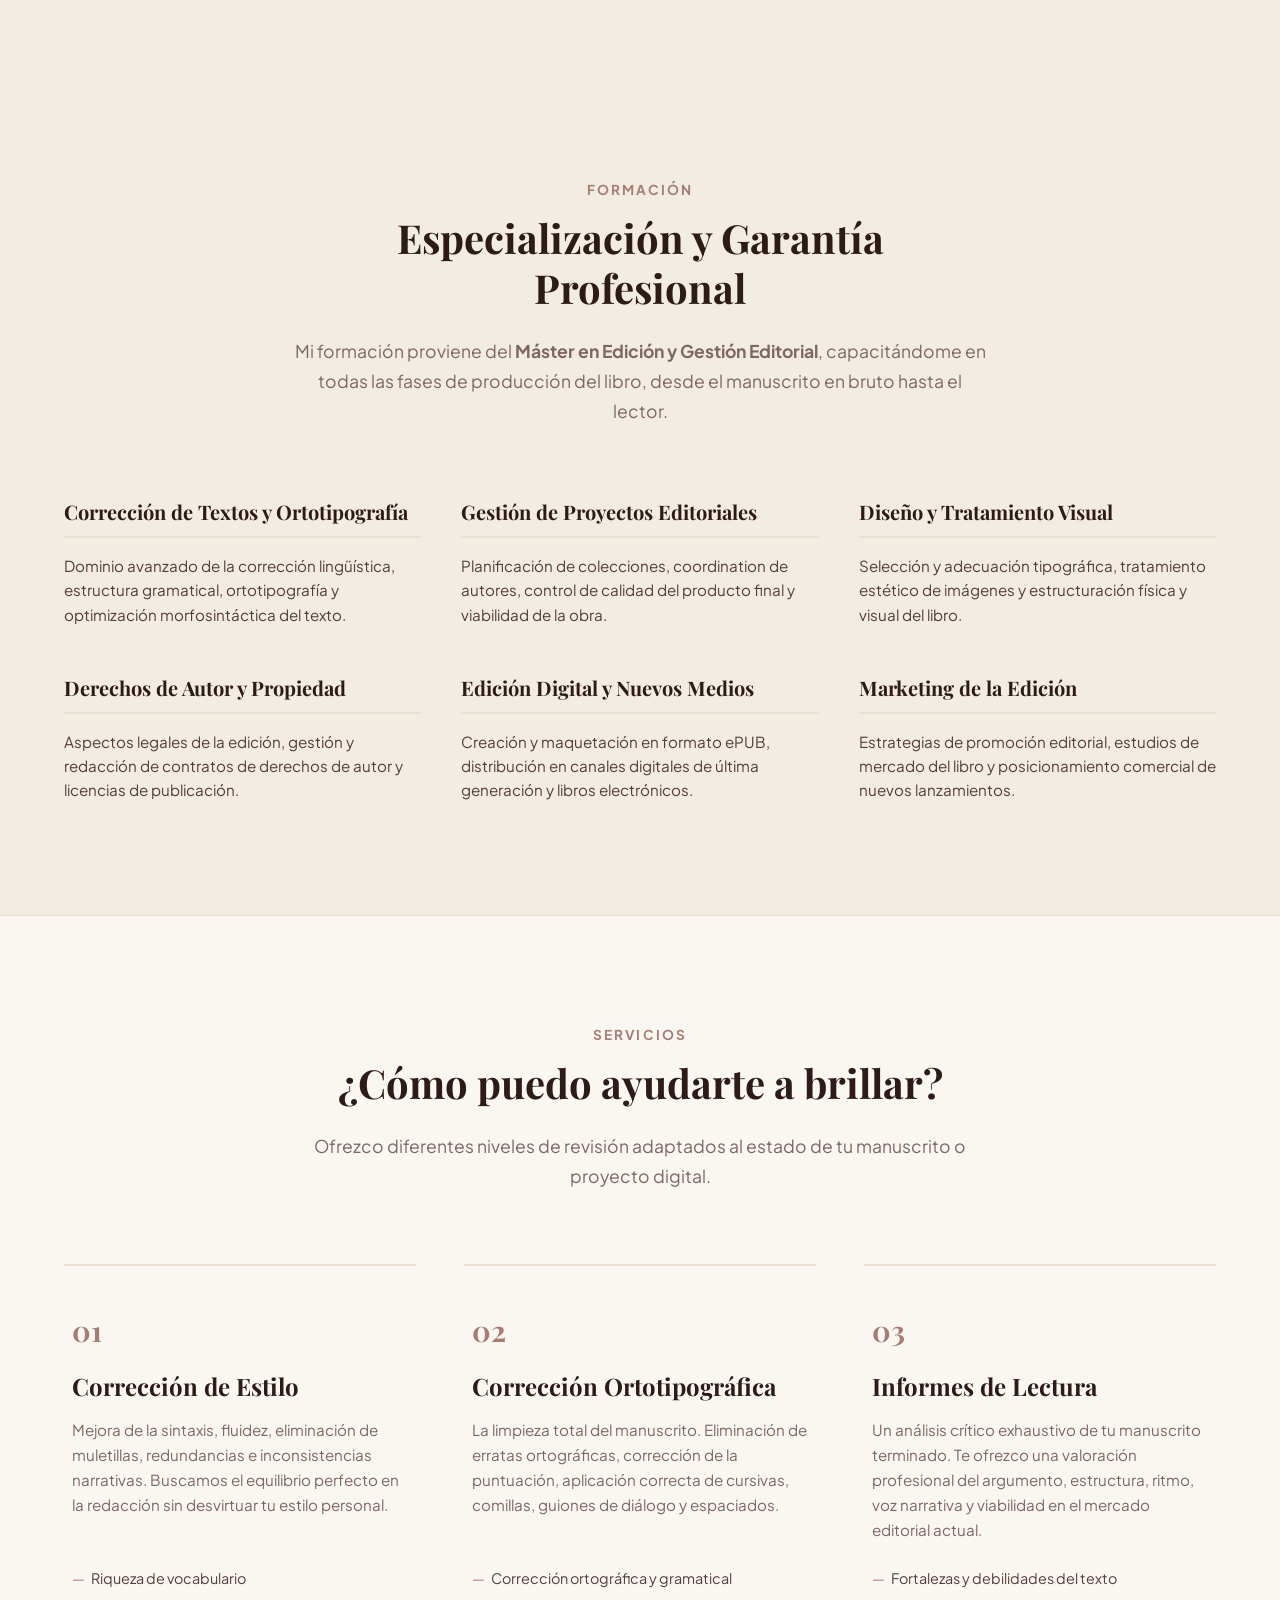
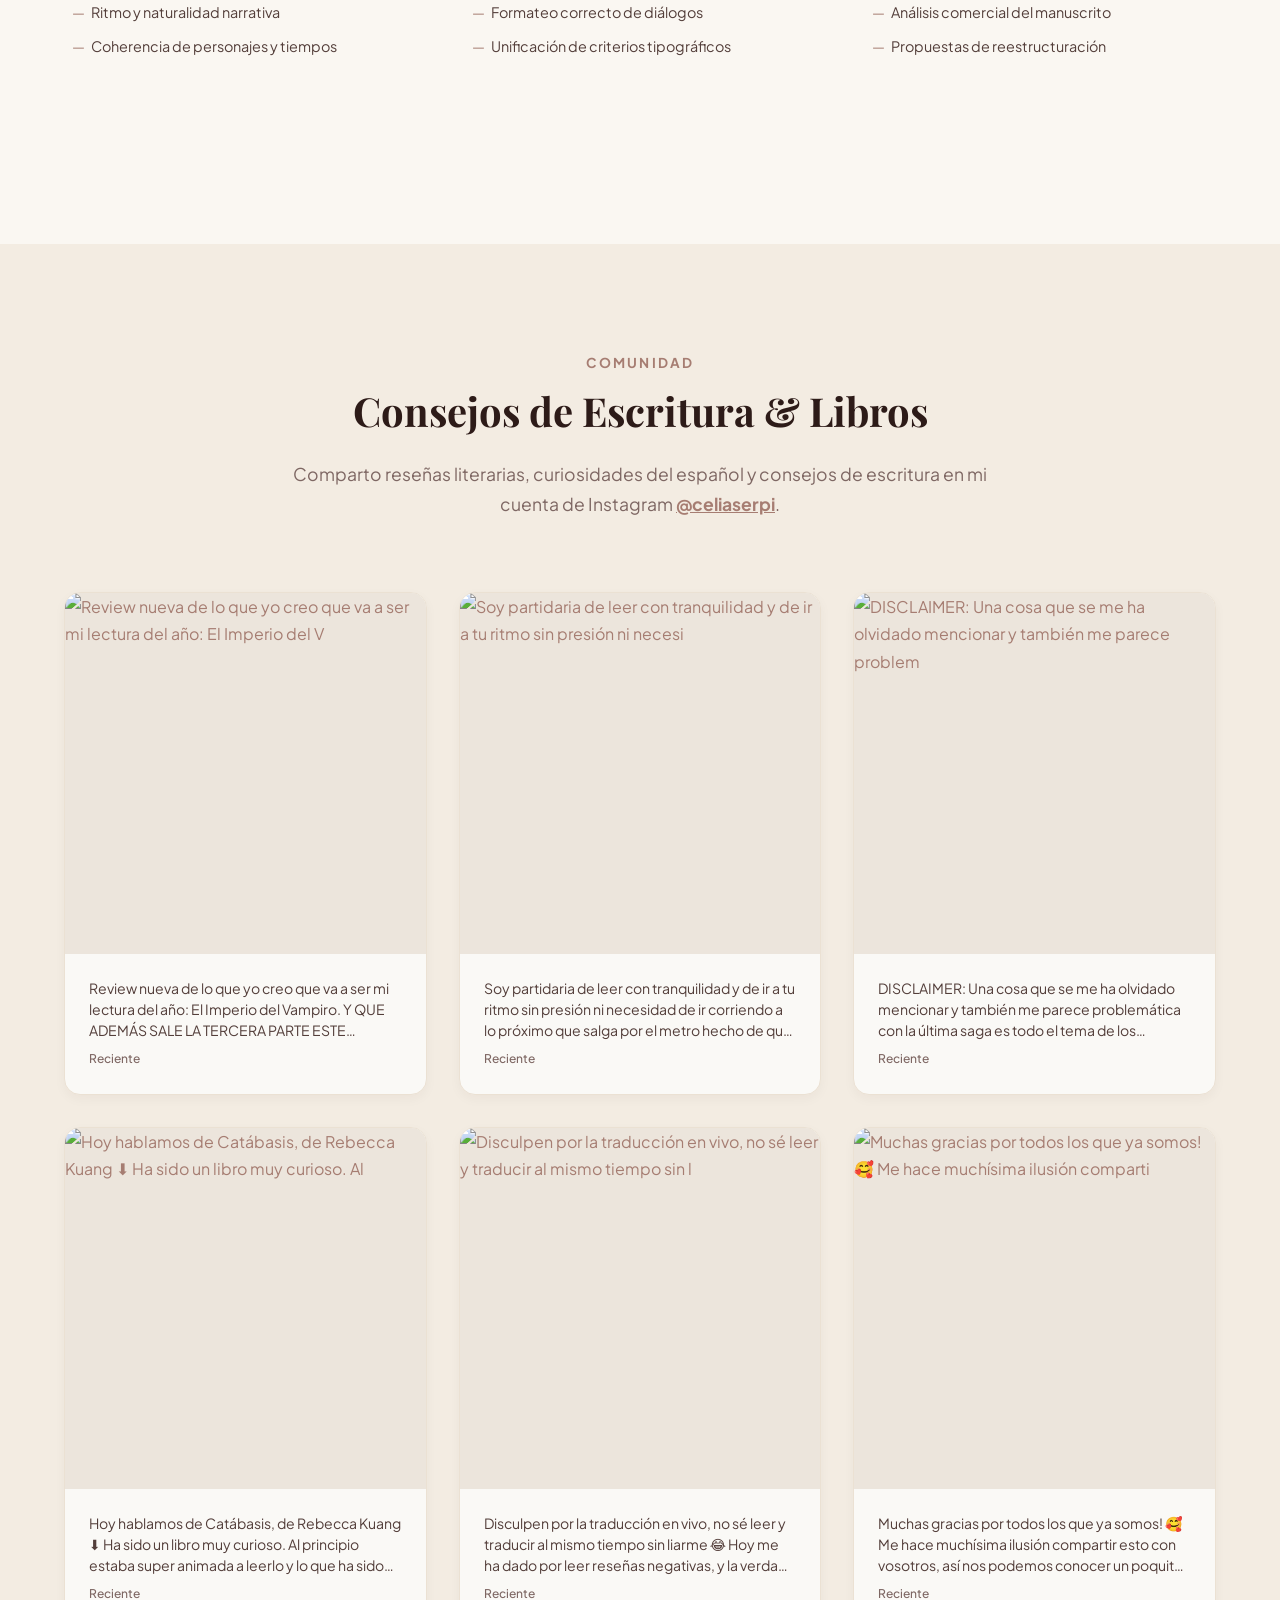
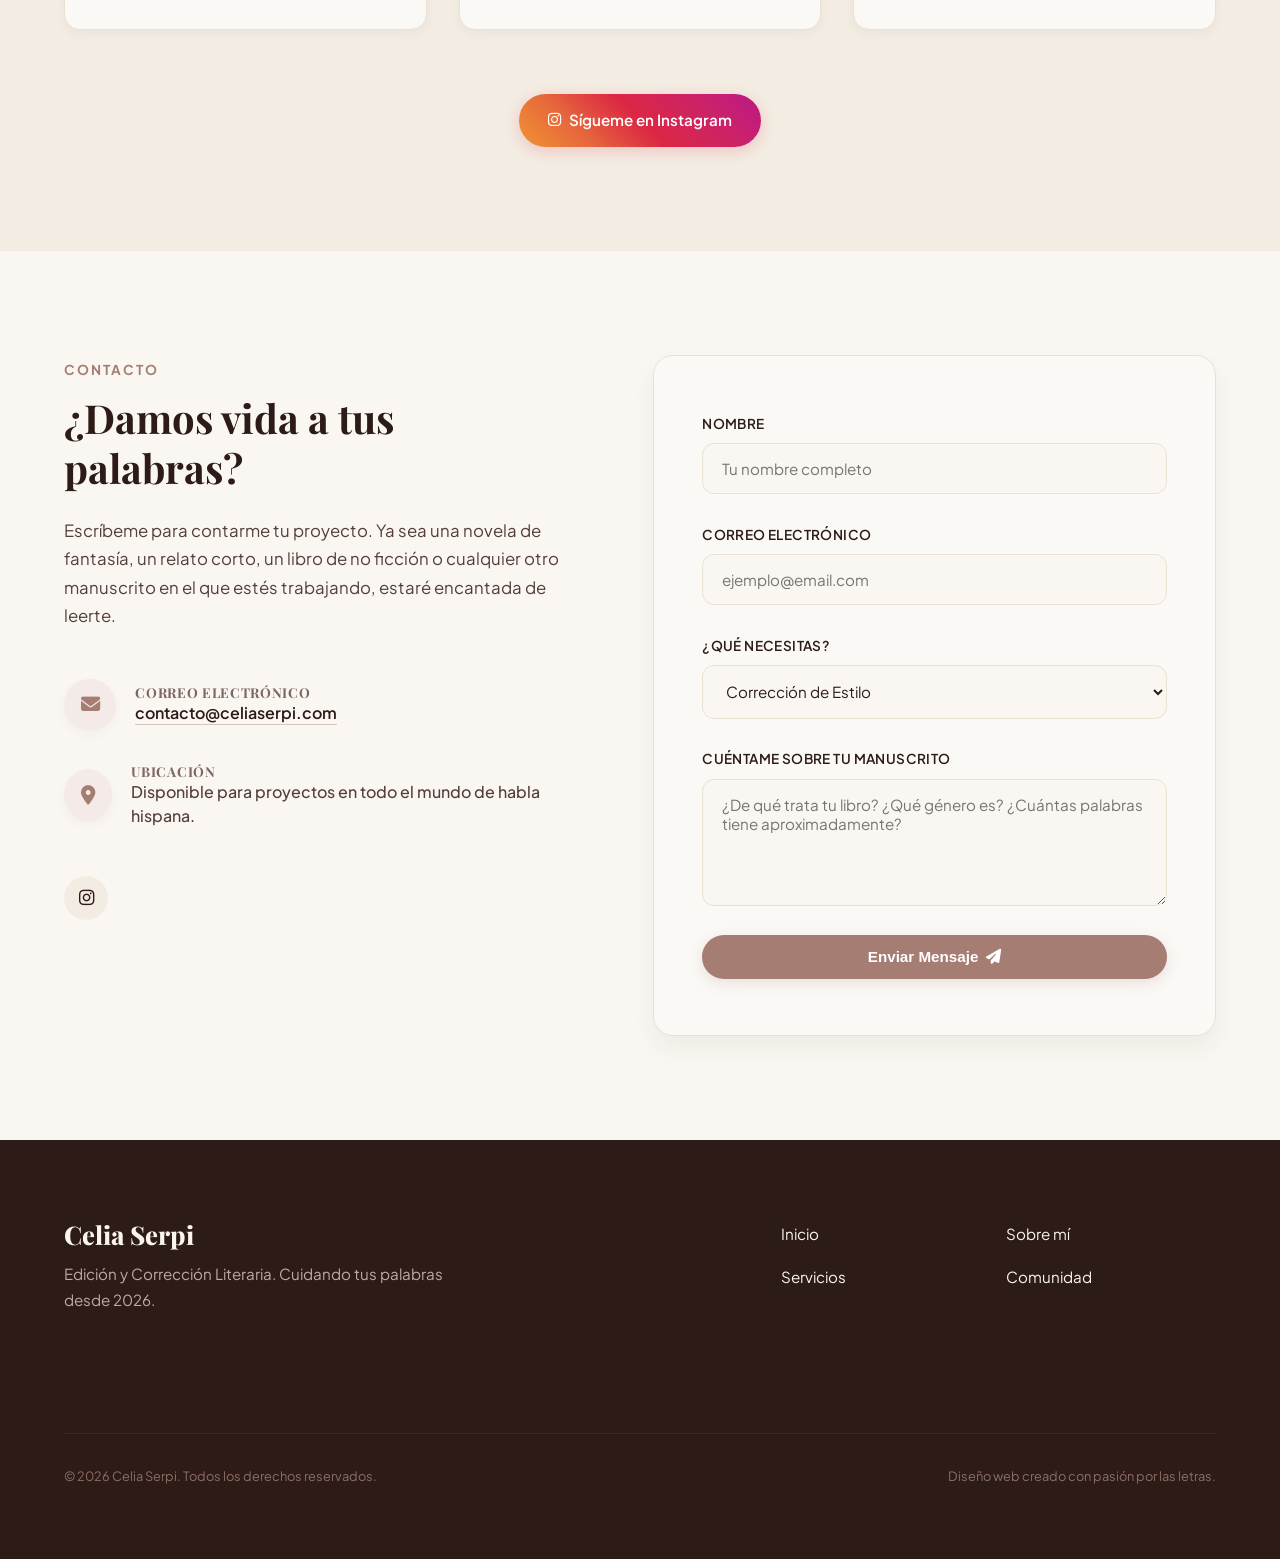
==== commit 241aa881: "Refactor: Redisenio editorial minimalista de Servicios y Sobre mi, y remocion de secciones no solici" ====
--- a/index.html
+++ b/index.html
@@ -3,8 +3,8 @@
 <head>
     <meta charset="UTF-8">
     <meta name="viewport" content="width=device-width, initial-scale=1.0">
-    <title>Celia Serpi | Corrección y Edición Textual</title>
-    <meta name="description" content="Portfolio profesional de Celia Serpi, correctora de estilo y editora de textos. Especializada en narrativa de fantasía, juvenil y ficción.">
+    <title>Celia Serpi | Edición y Corrección Textual</title>
+    <meta name="description" content="Portfolio profesional de Celia Serpi, editora y correctora de textos. Especializada en narrativa de fantasía, juvenil y ficción.">
     <!-- Google Fonts -->
     <link rel="preconnect" href="https://fonts.googleapis.com">
     <link rel="preconnect" href="https://fonts.gstatic.com" crossorigin>
@@ -21,7 +21,7 @@
         <div class="container header-container">
             <a href="#inicio" class="logo">
                 <span class="logo-serif">Celia Serpi</span>
-                <span class="logo-subtitle">Corrección y Edición</span>
+                <span class="logo-subtitle">Edición y Corrección</span>
             </a>
             <nav class="nav-menu" id="nav-menu">
                 <ul>
@@ -42,8 +42,8 @@
     <section id="inicio" class="hero-section">
         <div class="container hero-container">
             <div class="hero-content">
-                <div class="hero-badge">Correctora de estilo &amp; Editora</div>
-                <h1 class="hero-title">La claridad y el alma que tus textos necesitan.</h1>
+                <div class="hero-badge">Editora &amp; Correctora</div>
+                <h1 class="hero-title">La claridad que tus textos necesitan.</h1>
                 <p class="hero-subtitle">
                     Doy forma a tus manuscritos respetando tu voz como autor. Especializada en narrativa de ficción, fantasía, literatura juvenil y edición de contenidos digitales.
                 </p>
@@ -57,48 +57,33 @@
             <a href="#sobre-mi"><i class="fa-solid fa-chevron-down"></i></a>
         </div>
     </section>
-
     <!-- ABOUT SECTION -->
     <section id="sobre-mi" class="about-section">
         <div class="container">
-            <div class="section-grid">
-                <div class="about-image-container">
-                    <div class="about-image-card">
-                        <!-- We will style this with CSS or use a nice generated image/CSS design -->
-                        <div class="about-placeholder-img">
-                            <i class="fa-solid fa-feather-pointed"></i>
-                        </div>
-                        <div class="about-stats">
-                            <div class="stat-item" style="grid-column: 1 / -1;">
-                                <span class="stat-num">Máster de Edición</span>
-                                <span class="stat-label">Formación Profesional</span>
-                            </div>
-                        </div>
-                    </div>
-                </div>
-                <div class="about-text-content">
-                    <div class="section-tag">Sobre mí</div>
-                    <h2 class="section-title">El poder de pulir sin perder la esencia.</h2>
+            <div class="about-content-centered">
+                <div class="section-tag">Sobre mí</div>
+                <h2 class="section-title">El poder de pulir sin perder la esencia.</h2>
+                <div class="about-paragraphs">
                     <p class="paragraph">
-                        Hola, soy Celia. Mi pasión por la literatura y la lingüística me llevó a enfocar mi carrera profesional en el mundo editorial. Tras cursar un <strong>Máster de Edición y Corrección</strong>, me he especializado en preparar textos para que alcancen su mejor versión.
+                        Hola, soy Celia. Mi formación proviene del <strong>Máster en Edición y Gestión Editorial</strong>, lo que me ha capacitado para trabajar en todas las fases de preparación de un manuscrito. Me especializo en narrativa de ficción, fantasía y literatura juvenil, ayudando a autores independientes y editoriales a pulir sus textos antes de la publicación.
                     </p>
                     <p class="paragraph">
-                        Entiendo la escritura como un arte íntimo. Por eso, mi trabajo no consiste en reescribir tus ideas, sino en potenciar tu voz. Analizo la gramática, la ortografía y el estilo con lupa de cirujano, asegurándome de que el manuscrito mantenga su ritmo y coherencia interna.
+                        Mi enfoque de trabajo es técnico y transparente: no reescribo tu obra ni altero tu estilo personal. Mi objetivo es corregir errores gramaticales, ortotipográficos y desajustes de ritmo para que tu manuscrito sea fluido, profesional y fiel a la historia que quieres contar.
                     </p>
-                    <div class="about-features">
-                        <div class="feature-item">
-                            <div class="feature-icon"><i class="fa-solid fa-book-open"></i></div>
-                            <div>
-                                <h4>Edición de Ficción y Fantasía</h4>
-                                <p>Apasionada del género fantástico. Ayudo a pulir sistemas de magia y worldbuilding a través de la palabra escrita.</p>
-                            </div>
-                        </div>
-                        <div class="feature-item">
-                            <div class="feature-icon"><i class="fa-solid fa-pen-nib"></i></div>
-                            <div>
-                                <h4>Respeto al Autor</h4>
-                                <p>Cada corrección busca potenciar la historia y conservar tu estilo narrativo característico.</p>
-                            </div>
+                </div>
+                <div class="about-features-horizontal">
+                    <div class="feature-item">
+                        <div class="feature-icon"><i class="fa-solid fa-book-open"></i></div>
+                        <div>
+                            <h4>Edición de Ficción y Fantasía</h4>
+                            <p>Especializada en literatura fantástica, juvenil y ficción. Ayudo a pulir la coherencia interna de tus mundos y tramas.</p>
+                        </div>
+                    </div>
+                    <div class="feature-item">
+                        <div class="feature-icon"><i class="fa-solid fa-pen-nib"></i></div>
+                        <div>
+                            <h4>Respeto absoluto al autor</h4>
+                            <p>Cada corrección busca potenciar la historia y conservar tu voz y estilo narrativo característico.</p>
                         </div>
                     </div>
                 </div>
@@ -117,34 +102,28 @@
                 </p>
             </div>
             
-            <div class="skills-grid">
-                <div class="skill-card">
-                    <div class="skill-icon"><i class="fa-solid fa-feather"></i></div>
+            <div class="editorial-skills-list">
+                <div class="editorial-skill-item">
                     <h4>Corrección de Textos y Ortotipografía</h4>
                     <p>Dominio avanzado de la corrección lingüística, estructura gramatical, ortotipografía y optimización morfosintáctica del texto.</p>
                 </div>
-                <div class="skill-card">
-                    <div class="skill-icon"><i class="fa-solid fa-cubes"></i></div>
+                <div class="editorial-skill-item">
                     <h4>Gestión de Proyectos Editoriales</h4>
-                    <p>Planificación de colecciones, coordinación de autores, control de calidad del producto final y viabilidad de la obra.</p>
-                </div>
-                <div class="skill-card">
-                    <div class="skill-icon"><i class="fa-solid fa-compass-drafting"></i></div>
+                    <p>Planificación de colecciones, coordination de autores, control de calidad del producto final y viabilidad de la obra.</p>
+                </div>
+                <div class="editorial-skill-item">
                     <h4>Diseño y Tratamiento Visual</h4>
                     <p>Selección y adecuación tipográfica, tratamiento estético de imágenes y estructuración física y visual del libro.</p>
                 </div>
-                <div class="skill-card">
-                    <div class="skill-icon"><i class="fa-solid fa-scale-balanced"></i></div>
+                <div class="editorial-skill-item">
                     <h4>Derechos de Autor y Propiedad</h4>
                     <p>Aspectos legales de la edición, gestión y redacción de contratos de derechos de autor y licencias de publicación.</p>
                 </div>
-                <div class="skill-card">
-                    <div class="skill-icon"><i class="fa-solid fa-tablet-screen-button"></i></div>
+                <div class="editorial-skill-item">
                     <h4>Edición Digital y Nuevos Medios</h4>
                     <p>Creación y maquetación en formato ePUB, distribución en canales digitales de última generación y libros electrónicos.</p>
                 </div>
-                <div class="skill-card">
-                    <div class="skill-icon"><i class="fa-solid fa-bullseye"></i></div>
+                <div class="editorial-skill-item">
                     <h4>Marketing de la Edición</h4>
                     <p>Estrategias de promoción editorial, estudios de mercado del libro y posicionamiento comercial de nuevos lanzamientos.</p>
                 </div>
@@ -163,54 +142,43 @@
                 </p>
             </div>
             
-            <div class="services-grid">
-                <!-- Card 1 -->
-                <div class="service-card">
-                    <div class="service-icon"><i class="fa-solid fa-wand-magic-sparkles"></i></div>
+            <div class="editorial-services-grid">
+                <!-- Service 1 -->
+                <div class="editorial-service-card">
+                    <span class="service-index">01</span>
                     <h3>Corrección de Estilo</h3>
-                    <p class="service-text">
-                        Mejora de la sintaxis, fluidez, eliminación de muletillas, redundancias e inconsistencias narrativas. Buscamos el equilibrio perfecto en la redacción sin desvirtuar tu estilo personal.
-                    </p>
-                    <ul class="service-features">
-                        <li><i class="fa-solid fa-check"></i> Riqueza de vocabulario</li>
-                        <li><i class="fa-solid fa-check"></i> Ritmo y naturalidad narrativa</li>
-                        <li><i class="fa-solid fa-check"></i> Coherencia de personajes y tiempos</li>
+                    <p>Mejora de la sintaxis, fluidez, eliminación de muletillas, redundancias e inconsistencias narrativas. Buscamos el equilibrio perfecto en la redacción sin desvirtuar tu estilo personal.</p>
+                    <ul class="service-bullet-list">
+                        <li>Riqueza de vocabulario</li>
+                        <li>Ritmo y naturalidad narrativa</li>
+                        <li>Coherencia de personajes y tiempos</li>
                     </ul>
-                    <a href="#contacto" class="service-link">Saber más <i class="fa-solid fa-arrow-right"></i></a>
-                </div>
-
-                <!-- Card 2 -->
-                <div class="service-card">
-                    <div class="service-icon"><i class="fa-solid fa-check-double"></i></div>
+                </div>
+
+                <!-- Service 2 -->
+                <div class="editorial-service-card">
+                    <span class="service-index">02</span>
                     <h3>Corrección Ortotipográfica</h3>
-                    <p class="service-text">
-                        La limpieza total del manuscrito. Eliminación de erratas ortográficas, corrección de la puntuación, aplicación correcta de cursivas, comillas, guiones de diálogo y espaciados.
-                    </p>
-                    <ul class="service-features">
-                        <li><i class="fa-solid fa-check"></i> Corrección ortográfica y gramatical</li>
-                        <li><i class="fa-solid fa-check"></i> Formateo correcto de diálogos</li>
-                        <li><i class="fa-solid fa-check"></i> Unificación de criterios tipográficos</li>
+                    <p>La limpieza total del manuscrito. Eliminación de erratas ortográficas, corrección de la puntuación, aplicación correcta de cursivas, comillas, guiones de diálogo y espaciados.</p>
+                    <ul class="service-bullet-list">
+                        <li>Corrección ortográfica y gramatical</li>
+                        <li>Formateo correcto de diálogos</li>
+                        <li>Unificación de criterios tipográficos</li>
                     </ul>
-                    <a href="#contacto" class="service-link">Saber más <i class="fa-solid fa-arrow-right"></i></a>
-                </div>
-
-                <!-- Card 3 -->
-                <div class="service-card">
-                    <div class="service-icon"><i class="fa-solid fa-file-invoice"></i></div>
+                </div>
+
+                <!-- Service 3 -->
+                <div class="editorial-service-card">
+                    <span class="service-index">03</span>
                     <h3>Informes de Lectura</h3>
-                    <p class="service-text">
-                        Un análisis crítico exhaustivo de tu manuscrito terminado. Te ofrezco una valoración profesional del argumento, estructura, ritmo, voz narrativa y viabilidad en el mercado editorial actual.
-                    </p>
-                    <ul class="service-features">
-                        <li><i class="fa-solid fa-check"></i> Fortalezas y debilidades del texto</li>
-                        <li><i class="fa-solid fa-check"></i> Análisis comercial del manuscrito</li>
-                        <li><i class="fa-solid fa-check"></i> Propuestas de reestructuración</li>
+                    <p>Un análisis crítico exhaustivo de tu manuscrito terminado. Te ofrezco una valoración profesional del argumento, estructura, ritmo, voz narrativa y viabilidad en el mercado editorial actual.</p>
+                    <ul class="service-bullet-list">
+                        <li>Fortalezas y debilidades del texto</li>
+                        <li>Análisis comercial del manuscrito</li>
+                        <li>Propuestas de reestructuración</li>
                     </ul>
-                    <a href="#contacto" class="service-link">Saber más <i class="fa-solid fa-arrow-right"></i></a>
-                </div>
-            </div>
-            
-            <!-- No stock/active details here -->
+                </div>
+            </div>
         </div>
     </section>
 
@@ -241,6 +209,8 @@
             </div>
         </div>
     </section>
+
+
 
     <!-- CONTACT SECTION -->
     <section id="contacto" class="contact-section">
@@ -324,7 +294,7 @@
         <div class="container footer-container">
             <div class="footer-brand">
                 <h3 class="logo-serif">Celia Serpi</h3>
-                <p>Corrección y Edición Literaria. Cuidando tus palabras desde 2026.</p>
+                <p>Edición y Corrección Literaria. Cuidando tus palabras desde 2026.</p>
             </div>
             <div class="footer-links">
                 <ul>
--- a/style.css
+++ b/style.css
@@ -477,63 +477,7 @@
     align-items: center;
 }
 
-.about-image-card {
-    background-color: var(--bg-primary);
-    border-radius: 20px;
-    padding: 2.5rem;
-    box-shadow: var(--shadow-md);
-    position: relative;
-    border: 1px solid var(--border-color);
-}
-
-.about-placeholder-img {
-    height: 300px;
-    background-color: var(--accent-light);
-    border-radius: 12px;
-    display: flex;
-    align-items: center;
-    justify-content: center;
-    font-size: 5rem;
-    color: var(--accent);
-    position: relative;
-    overflow: hidden;
-}
-
-.about-placeholder-img::before {
-    content: '';
-    position: absolute;
-    width: 150%;
-    height: 150%;
-    background: radial-gradient(circle, rgba(255,255,255,0.4) 0%, transparent 60%);
-}
-
-.about-stats {
-    display: grid;
-    grid-template-columns: 1fr 1fr;
-    gap: 1.5rem;
-    margin-top: 2rem;
-    border-top: 1px solid var(--border-color);
-    padding-top: 1.5rem;
-}
-
-.stat-item {
-    text-align: center;
-}
-
-.stat-num {
-    display: block;
-    font-family: var(--font-serif);
-    font-size: 1.6rem;
-    font-weight: 700;
-    color: var(--text-primary);
-}
-
-.stat-label {
-    font-size: 0.8rem;
-    text-transform: uppercase;
-    color: var(--text-muted);
-    letter-spacing: 0.05em;
-}
+
 
 .about-features {
     display: flex;
@@ -924,10 +868,24 @@
 }
 
 .contact-detail-item p {
-    font-size: 1.1rem;
+    font-family: var(--font-sans);
+    font-size: 1rem;
+    font-weight: 500;
+    color: var(--text-secondary);
+    margin: 0;
+    line-height: 1.5;
+}
+
+.contact-detail-item p a {
+    color: var(--text-primary);
     font-weight: 600;
-    color: var(--text-primary);
-    margin: 0;
+    border-bottom: 1px solid rgba(166, 125, 114, 0.4);
+    padding-bottom: 1px;
+}
+
+.contact-detail-item p a:hover {
+    color: var(--accent);
+    border-bottom-color: var(--accent);
 }
 
 .social-circles {
@@ -1243,7 +1201,73 @@
 }
 
 /* ==========================================
-   SKILLS & CURRICULUM SECTION
+   ABOUT CENTERED LAYOUT
+   ========================================== */
+.about-content-centered {
+    max-width: 800px;
+    margin: 0 auto;
+}
+
+.about-paragraphs {
+    font-size: 1.05rem;
+    line-height: 1.8;
+    color: var(--text-secondary);
+    margin-bottom: 3.5rem;
+}
+
+.about-features-horizontal {
+    display: grid;
+    grid-template-columns: 1fr 1fr;
+    gap: 3rem;
+    border-top: 1px solid var(--border-color);
+    padding-top: 3rem;
+    margin-top: 3rem;
+}
+
+.about-features-horizontal .feature-item {
+    display: flex;
+    gap: 1.2rem;
+}
+
+.about-features-horizontal .feature-icon {
+    flex-shrink: 0;
+    width: 48px;
+    height: 48px;
+    background-color: var(--bg-primary);
+    border-radius: 12px;
+    display: flex;
+    align-items: center;
+    justify-content: center;
+    color: var(--accent);
+    font-size: 1.25rem;
+    box-shadow: var(--shadow-sm);
+    border: 1px solid rgba(235, 225, 211, 0.5);
+}
+
+.about-features-horizontal .feature-item h4 {
+    font-size: 1.15rem;
+    color: var(--text-primary);
+    margin-bottom: 0.4rem;
+}
+
+.about-features-horizontal .feature-item p {
+    font-size: 0.95rem;
+    color: var(--text-muted);
+    line-height: 1.6;
+    margin: 0;
+}
+
+@media (max-width: 768px) {
+    .about-features-horizontal {
+        grid-template-columns: 1fr;
+        gap: 2rem;
+        padding-top: 2rem;
+        margin-top: 2rem;
+    }
+}
+
+/* ==========================================
+   EDITORIAL SKILLS LIST
    ========================================== */
 .skills-section {
     padding: 7rem 0;
@@ -1251,73 +1275,151 @@
     border-bottom: 1px solid var(--border-color);
 }
 
-.skills-grid {
+.editorial-skills-list {
     display: grid;
     grid-template-columns: repeat(3, 1fr);
-    gap: 2.5rem;
-}
-
-.skill-card {
-    background-color: var(--bg-card);
-    padding: 3rem 2.2rem;
-    border-radius: 16px;
-    border: 1px solid var(--border-color);
-    transition: var(--transition);
-}
-
-.skill-card:hover {
-    transform: translateY(-5px);
-    border-color: var(--accent);
-    box-shadow: var(--shadow-md);
-}
-
-.skill-icon {
-    width: 60px;
-    height: 60px;
-    background-color: var(--accent-light);
-    color: var(--accent);
-    border-radius: 50%;
-    display: flex;
-    align-items: center;
-    justify-content: center;
-    font-size: 1.5rem;
-    margin-bottom: 2rem;
-    transition: var(--transition);
-}
-
-.skill-card:hover .skill-icon {
-    background-color: var(--accent);
-    color: var(--bg-card);
-}
-
-.skill-card h4 {
+    gap: 3rem 2.5rem;
+}
+
+.editorial-skill-item {
+    display: flex;
+    flex-direction: column;
+}
+
+.editorial-skill-item h4 {
     font-family: var(--font-serif);
     font-size: 1.25rem;
     color: var(--text-primary);
+    border-bottom: 2px solid var(--border-color);
+    padding-bottom: 0.75rem;
     margin-bottom: 1rem;
+    transition: var(--transition);
+}
+
+.editorial-skill-item:hover h4 {
+    border-bottom-color: var(--accent);
+}
+
+.editorial-skill-item p {
+    font-size: 0.95rem;
+    color: var(--text-secondary);
+    line-height: 1.6;
+    margin: 0;
+}
+
+/* ==========================================
+   EDITORIAL SERVICES GRID (ELEGANT VERSION)
+   ========================================== */
+.editorial-services-grid {
+    display: grid;
+    grid-template-columns: repeat(3, 1fr);
+    gap: 3rem;
+}
+
+.editorial-service-card {
+    background-color: transparent;
+    border-top: 2px solid var(--border-color);
+    padding: 2.5rem 0.5rem;
+    transition: var(--transition);
+    display: flex;
+    flex-direction: column;
+}
+
+.editorial-service-card:hover {
+    border-top-color: var(--accent);
+    transform: translateY(-4px);
+}
+
+.service-index {
+    font-family: var(--font-serif);
+    font-size: 1.8rem;
+    color: var(--accent);
     font-weight: 700;
-}
-
-.skill-card p {
+    margin-bottom: 1rem;
+    display: block;
+}
+
+.editorial-service-card h3 {
+    font-size: 1.5rem;
+    font-family: var(--font-serif);
+    color: var(--text-primary);
+    margin-bottom: 1rem;
+}
+
+.editorial-service-card p {
     font-size: 0.95rem;
     color: var(--text-muted);
-    line-height: 1.6;
-}
-
+    line-height: 1.65;
+    margin-bottom: 1.5rem;
+}
+
+.service-bullet-list {
+    list-style: none;
+    margin-bottom: 2rem;
+    margin-top: auto; /* Push bullet list to bottom before link */
+}
+
+.service-bullet-list li {
+    font-size: 0.9rem;
+    color: var(--text-secondary);
+    margin-bottom: 0.6rem;
+    position: relative;
+    padding-left: 1.2rem;
+}
+
+.service-bullet-list li::before {
+    content: "—";
+    color: var(--accent);
+    position: absolute;
+    left: 0;
+}
+
+.service-action-link {
+    font-weight: 600;
+    font-size: 0.95rem;
+    color: var(--accent);
+    display: inline-flex;
+    align-items: center;
+    gap: 0.4rem;
+    transition: var(--transition);
+}
+
+.service-action-link i {
+    font-size: 0.8rem;
+    transition: var(--transition);
+}
+
+.service-action-link:hover {
+    color: var(--accent-hover);
+}
+
+.service-action-link:hover i {
+    transform: translateX(4px);
+}
+
+/* RESPONSIVE DESIGN FOR NEW ELEMENTS */
 @media (max-width: 992px) {
-    .skills-grid {
+    .editorial-skills-list {
         grid-template-columns: repeat(2, 1fr);
+        gap: 2.5rem 2rem;
+    }
+    .editorial-services-grid {
+        grid-template-columns: repeat(2, 1fr);
+        gap: 2.5rem;
+    }
+}
+
+@media (max-width: 768px) {
+    .editorial-services-grid {
+        grid-template-columns: 1fr;
         gap: 2rem;
     }
 }
 
 @media (max-width: 600px) {
-    .skills-grid {
+    .editorial-skills-list {
         grid-template-columns: 1fr;
-        gap: 1.5rem;
-    }
-    .skill-card {
-        padding: 2.5rem 1.8rem;
+        gap: 2rem;
     }
 }
 
@@ -1460,9 +1562,12 @@
     font-weight: 500;
     color: var(--text-primary);
     margin-bottom: 0.25rem;
-    white-space: nowrap;
+    display: -webkit-box;
+    -webkit-line-clamp: 2;
+    -webkit-box-orient: vertical;
     overflow: hidden;
     text-overflow: ellipsis;
+    white-space: normal;
 }
 
 .admin-post-info {
@@ -1498,9 +1603,24 @@
     color: #C62828;
 }
 
-@media (max-width: 900px) {
+@media (max-width: 1024px) {
     .admin-grid {
         grid-template-columns: 1fr;
-        gap: 3rem;
-    }
-}
+        gap: 3.5rem;
+    }
+}
+
+@media (max-width: 500px) {
+    .admin-post-item {
+        flex-direction: column;
+        align-items: flex-start;
+        gap: 1.2rem;
+    }
+    .admin-post-actions {
+        align-self: flex-end;
+        width: 100%;
+        justify-content: flex-end;
+        border-top: 1px solid var(--border-color);
+        padding-top: 0.8rem;
+    }
+}
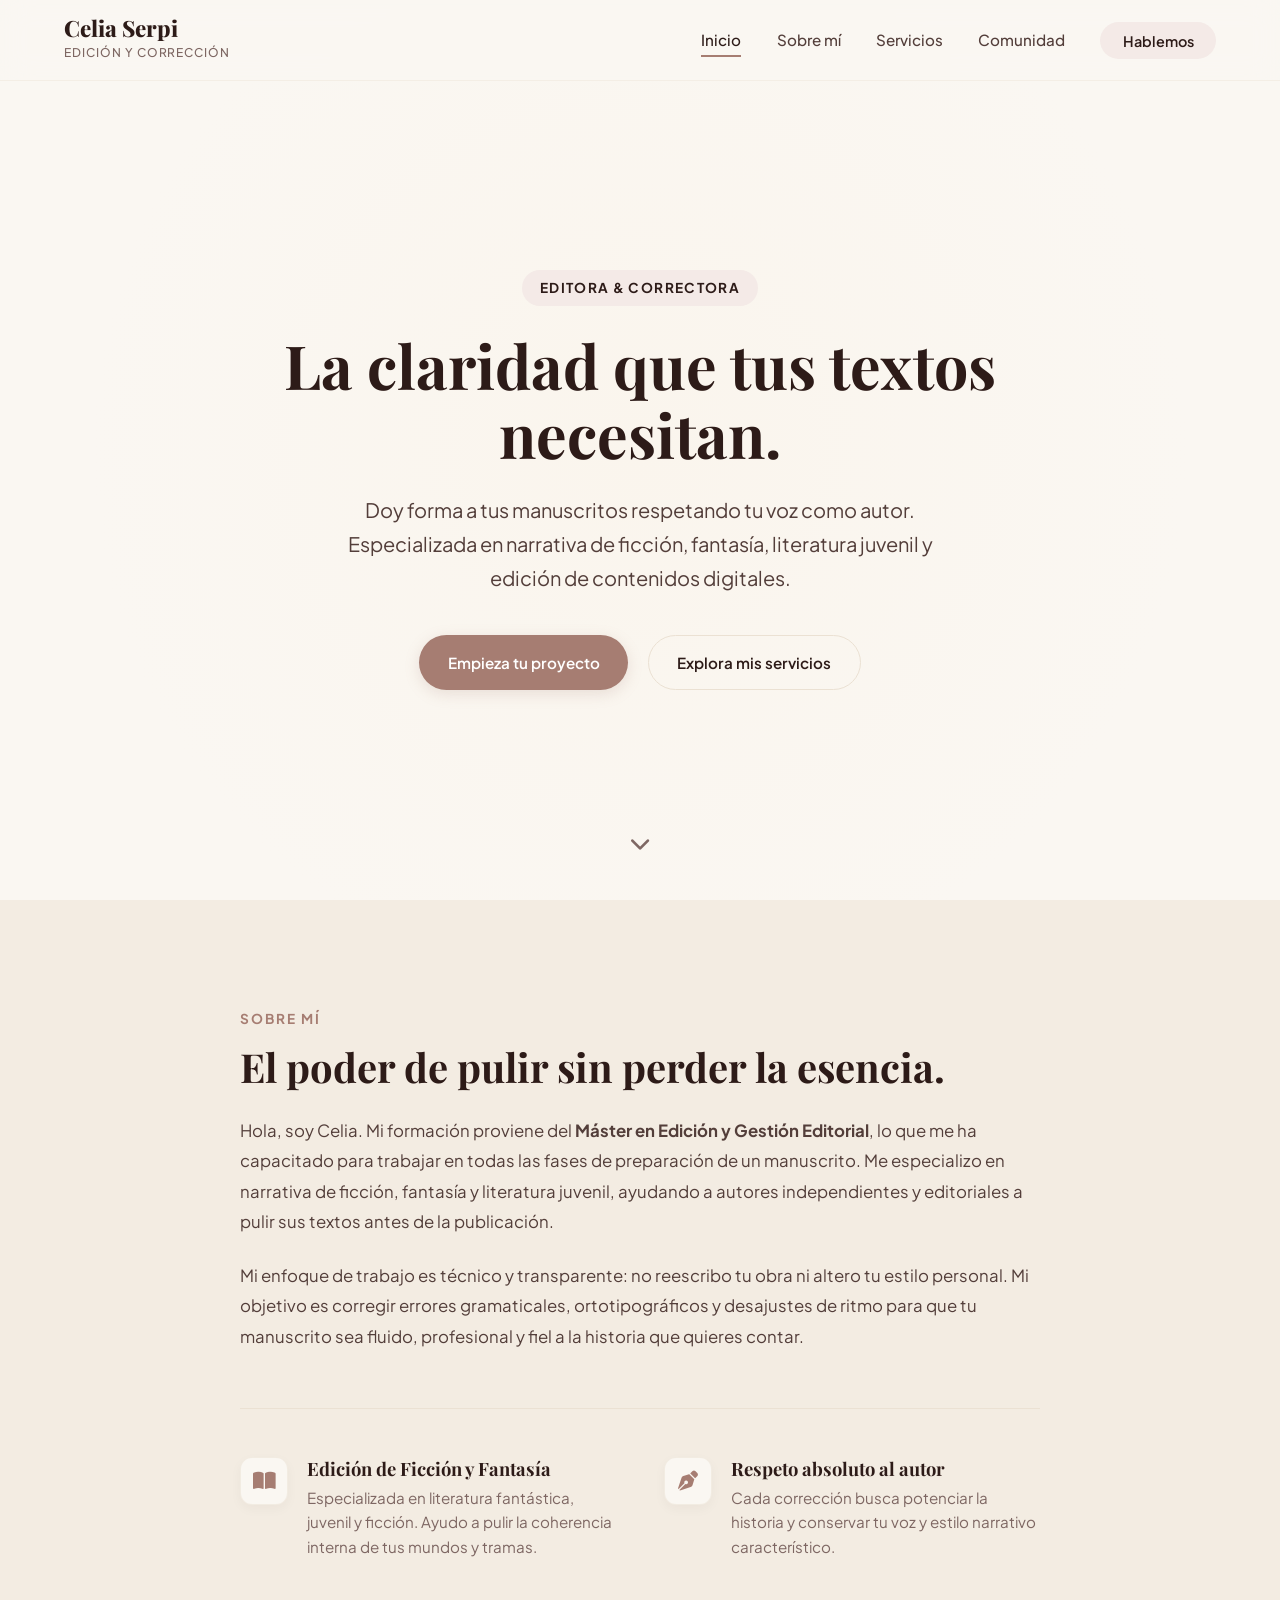
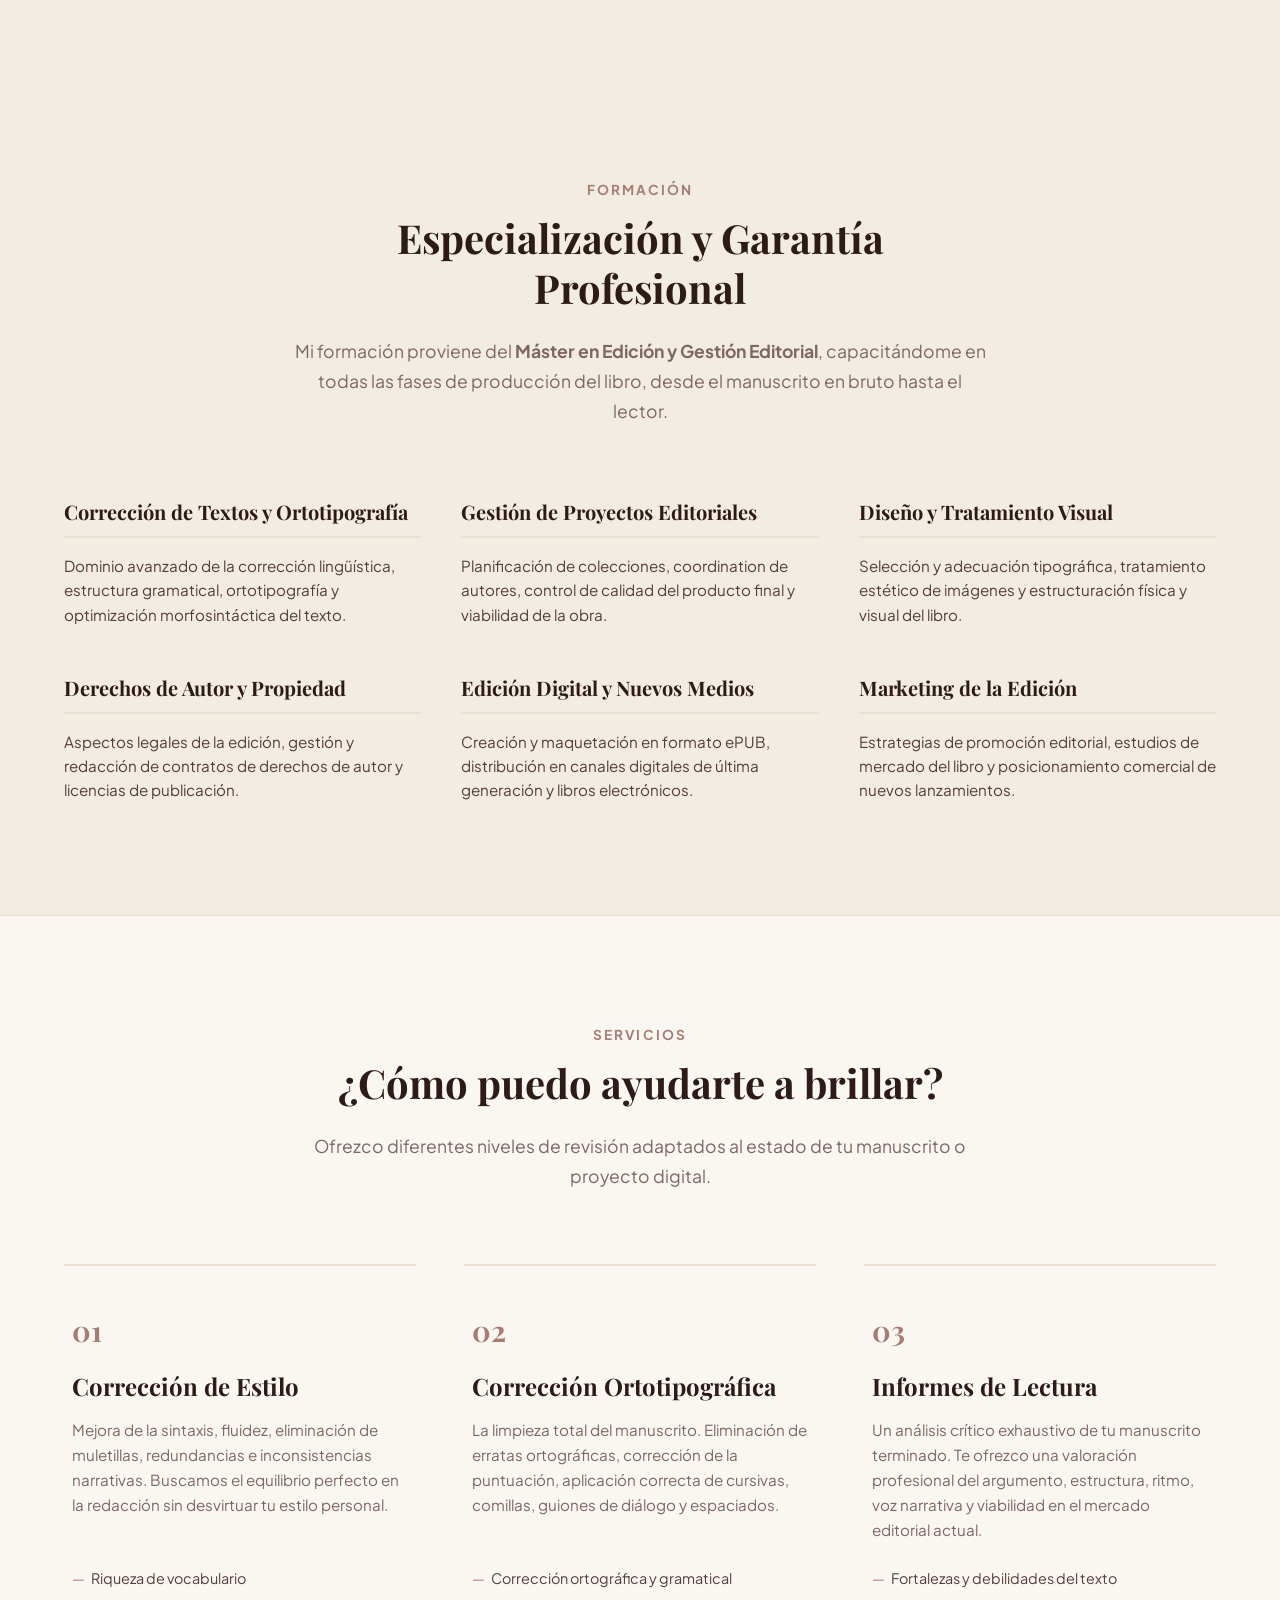
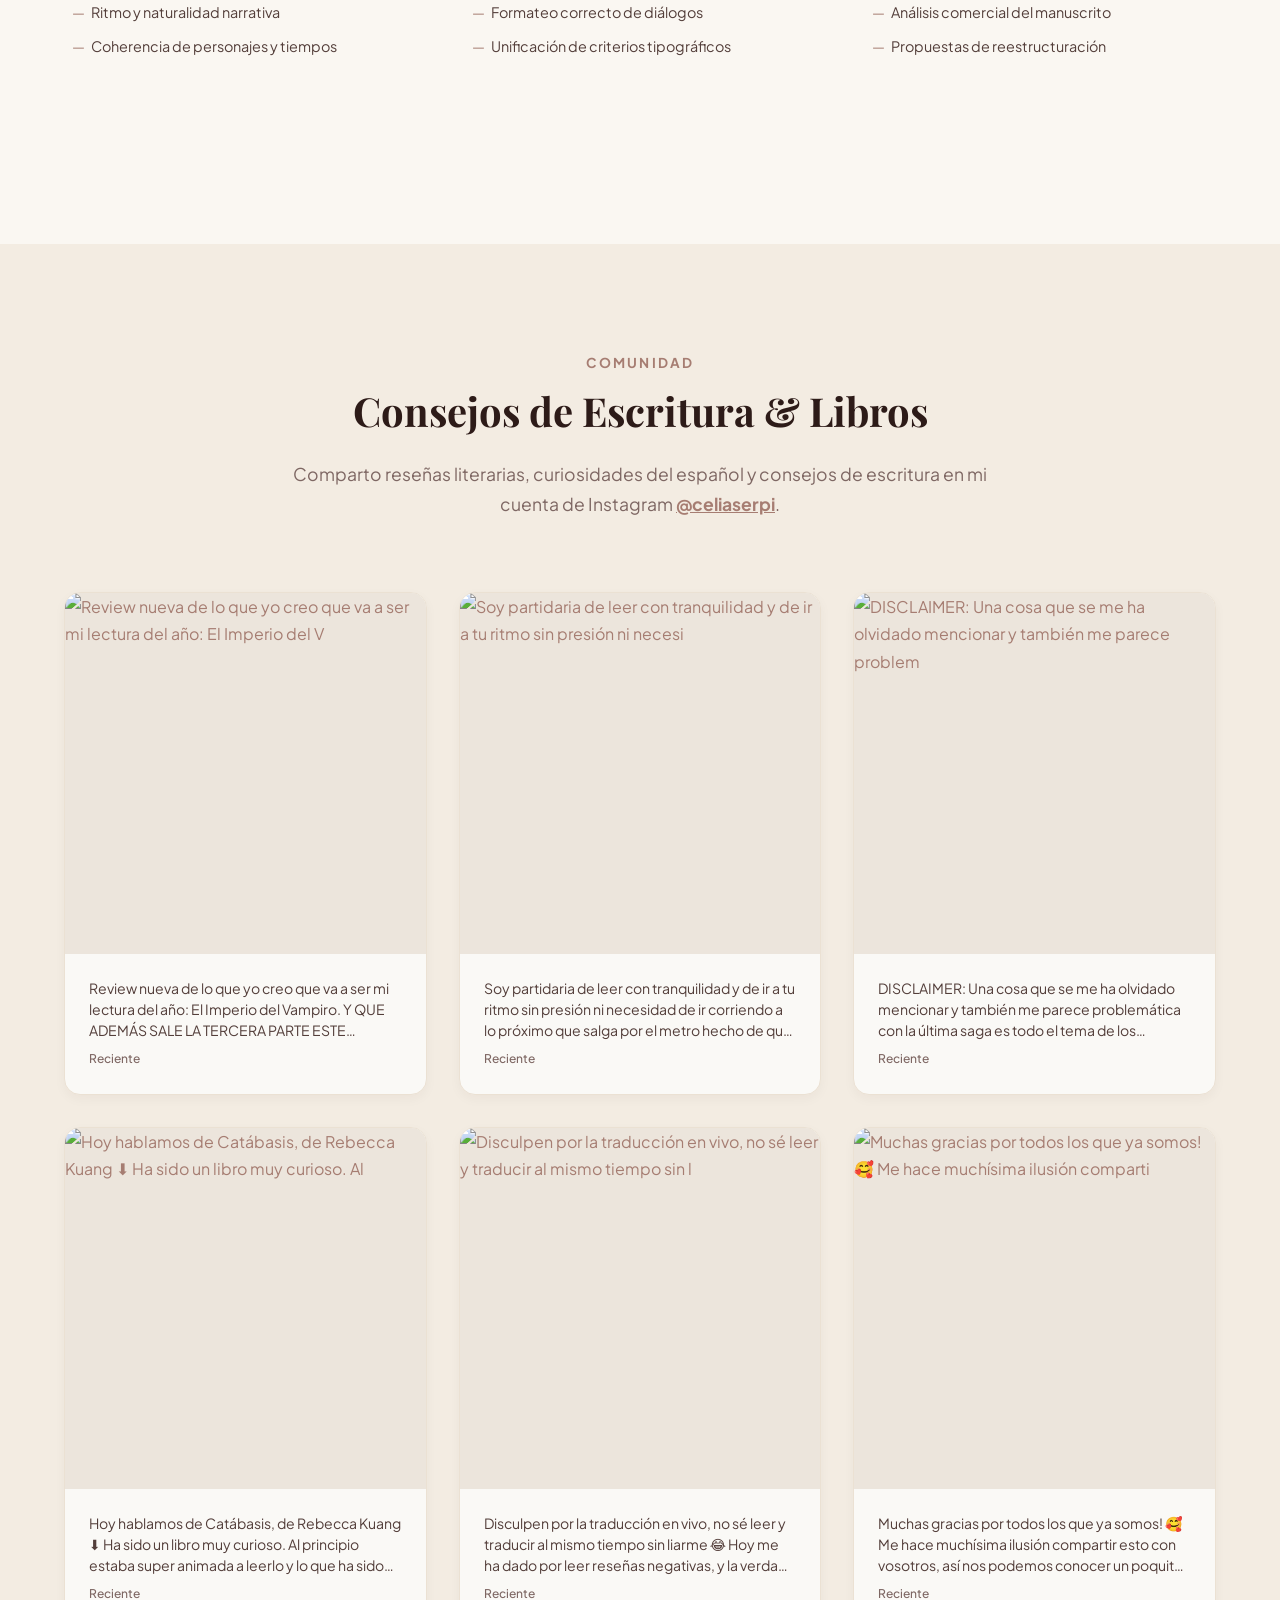
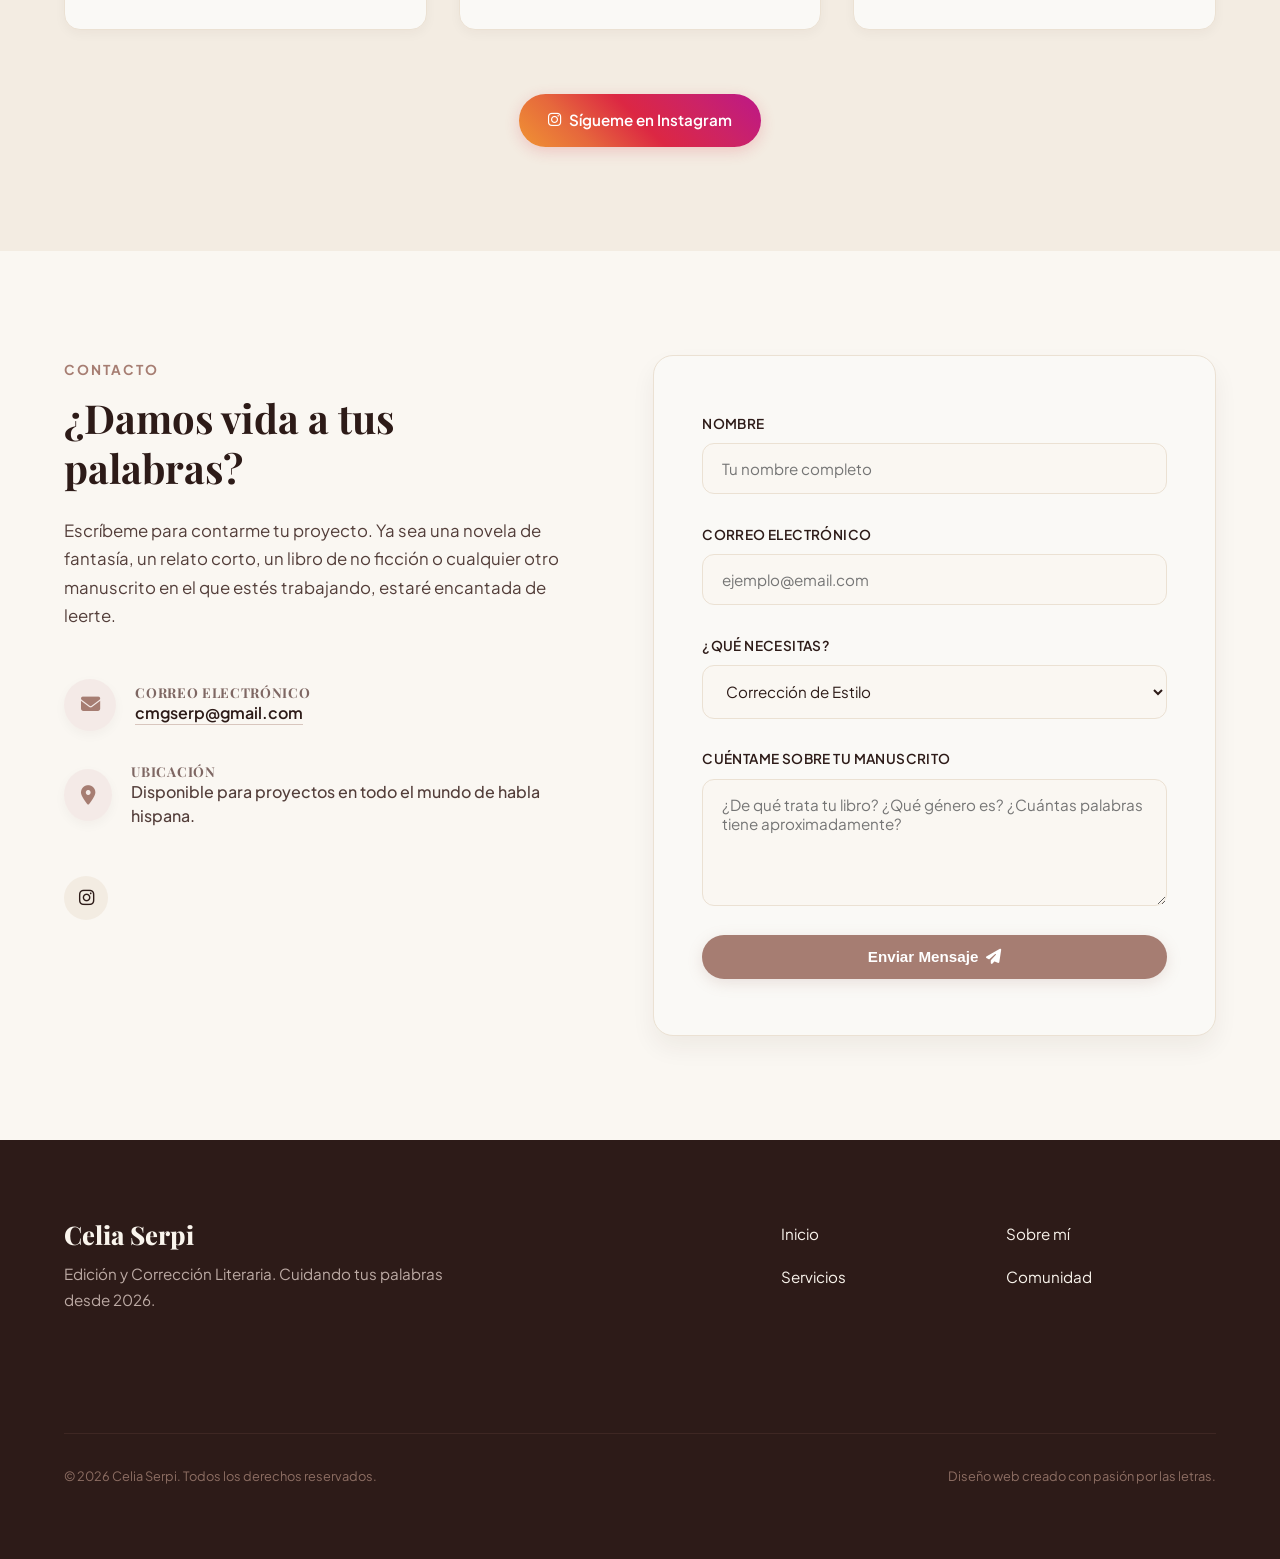
==== commit 5d92ce52: "Fix: Update contact email to cmgserp@gmail.com" ====
--- a/index.html
+++ b/index.html
@@ -12,7 +12,7 @@
     <!-- FontAwesome for icons -->
     <link rel="stylesheet" href="https://cdnjs.cloudflare.com/ajax/libs/font-awesome/6.4.0/css/all.min.css">
     <!-- Stylesheets -->
-    <link rel="stylesheet" href="style.css">
+    <link rel="stylesheet" href="style.css?v=1.1">
 </head>
 <body>
 
@@ -228,7 +228,7 @@
                             <div class="icon-circle"><i class="fa-solid fa-envelope"></i></div>
                             <div>
                                 <h5>Correo Electrónico</h5>
-                                <p><a href="mailto:contacto@celiaserpi.com">contacto@celiaserpi.com</a></p>
+                                <p><a href="mailto:cmgserp@gmail.com">cmgserp@gmail.com</a></p>
                             </div>
                         </div>
                         <div class="contact-detail-item">
@@ -313,6 +313,6 @@
 
     <!-- Scripts -->
     <script src="https://cdn.jsdelivr.net/npm/@supabase/supabase-js@2"></script>
-    <script src="app.js"></script>
+    <script src="app.js?v=1.1"></script>
 </body>
 </html>
